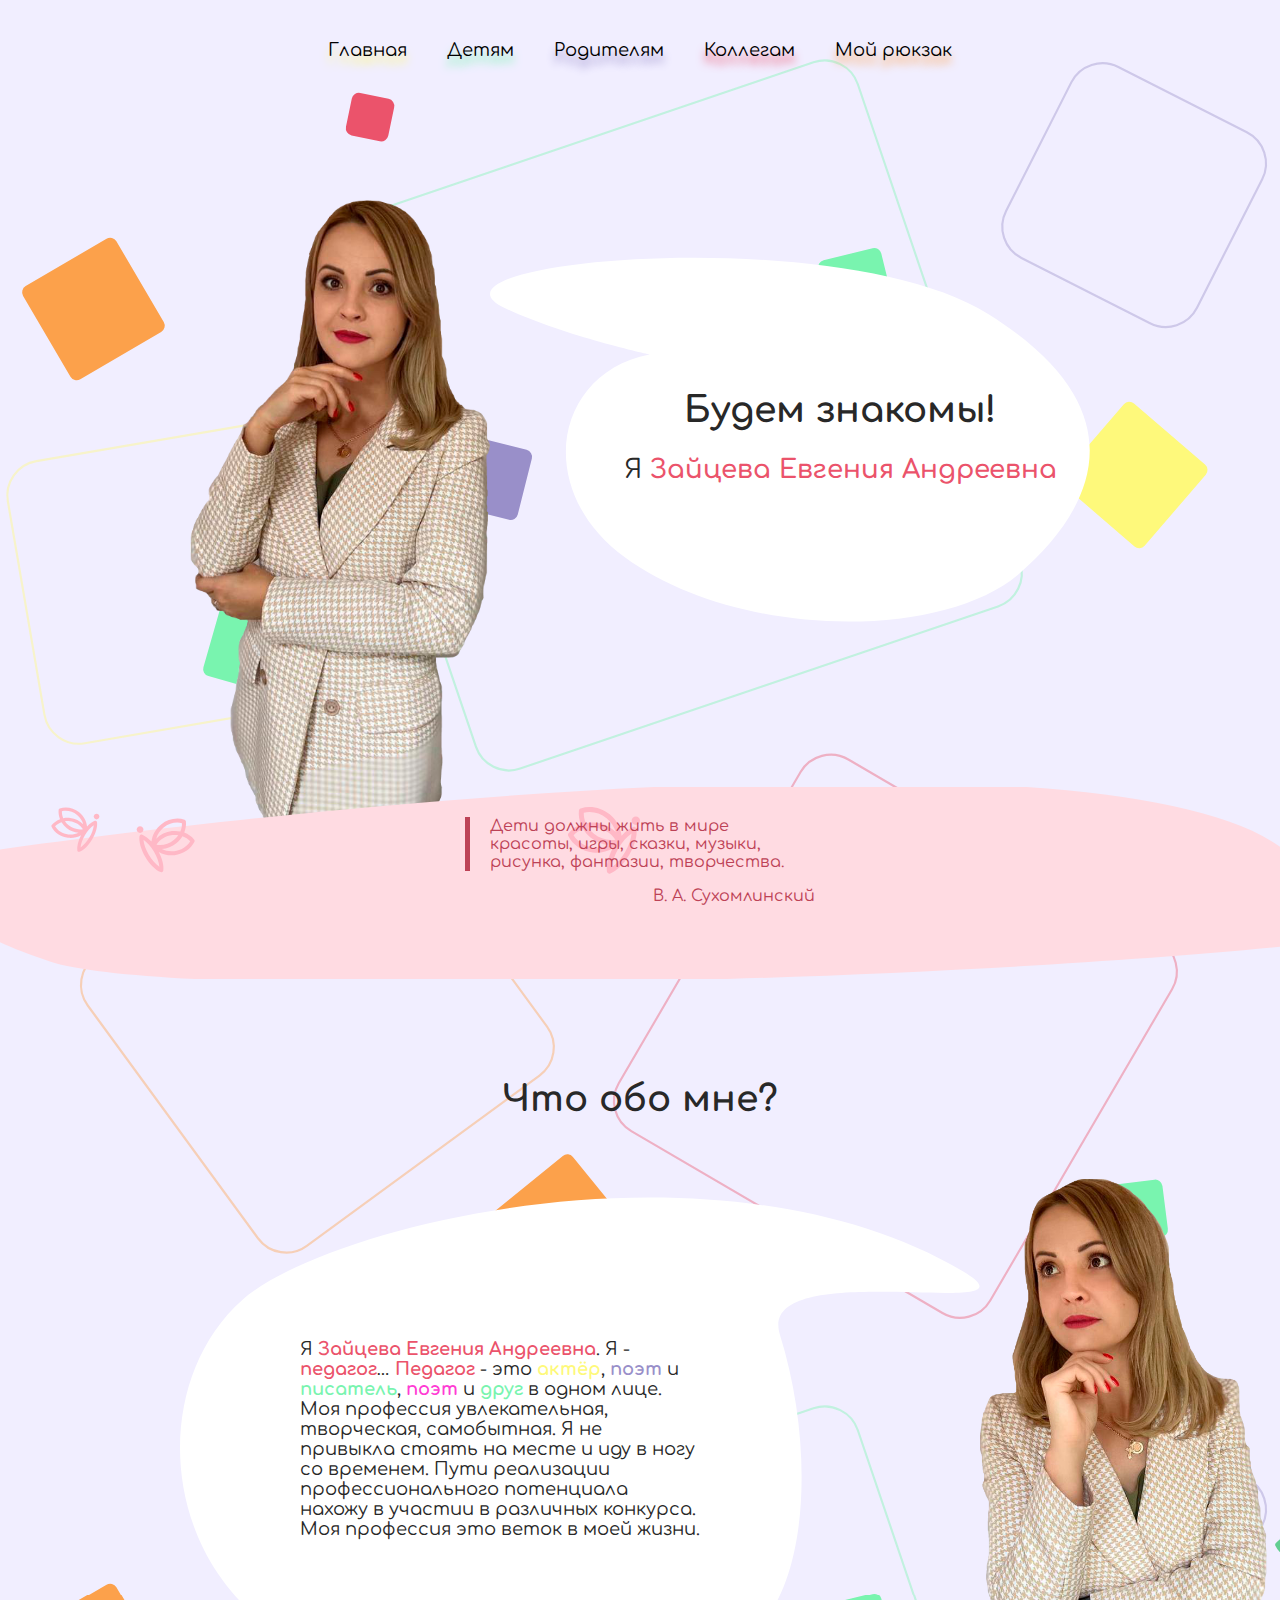
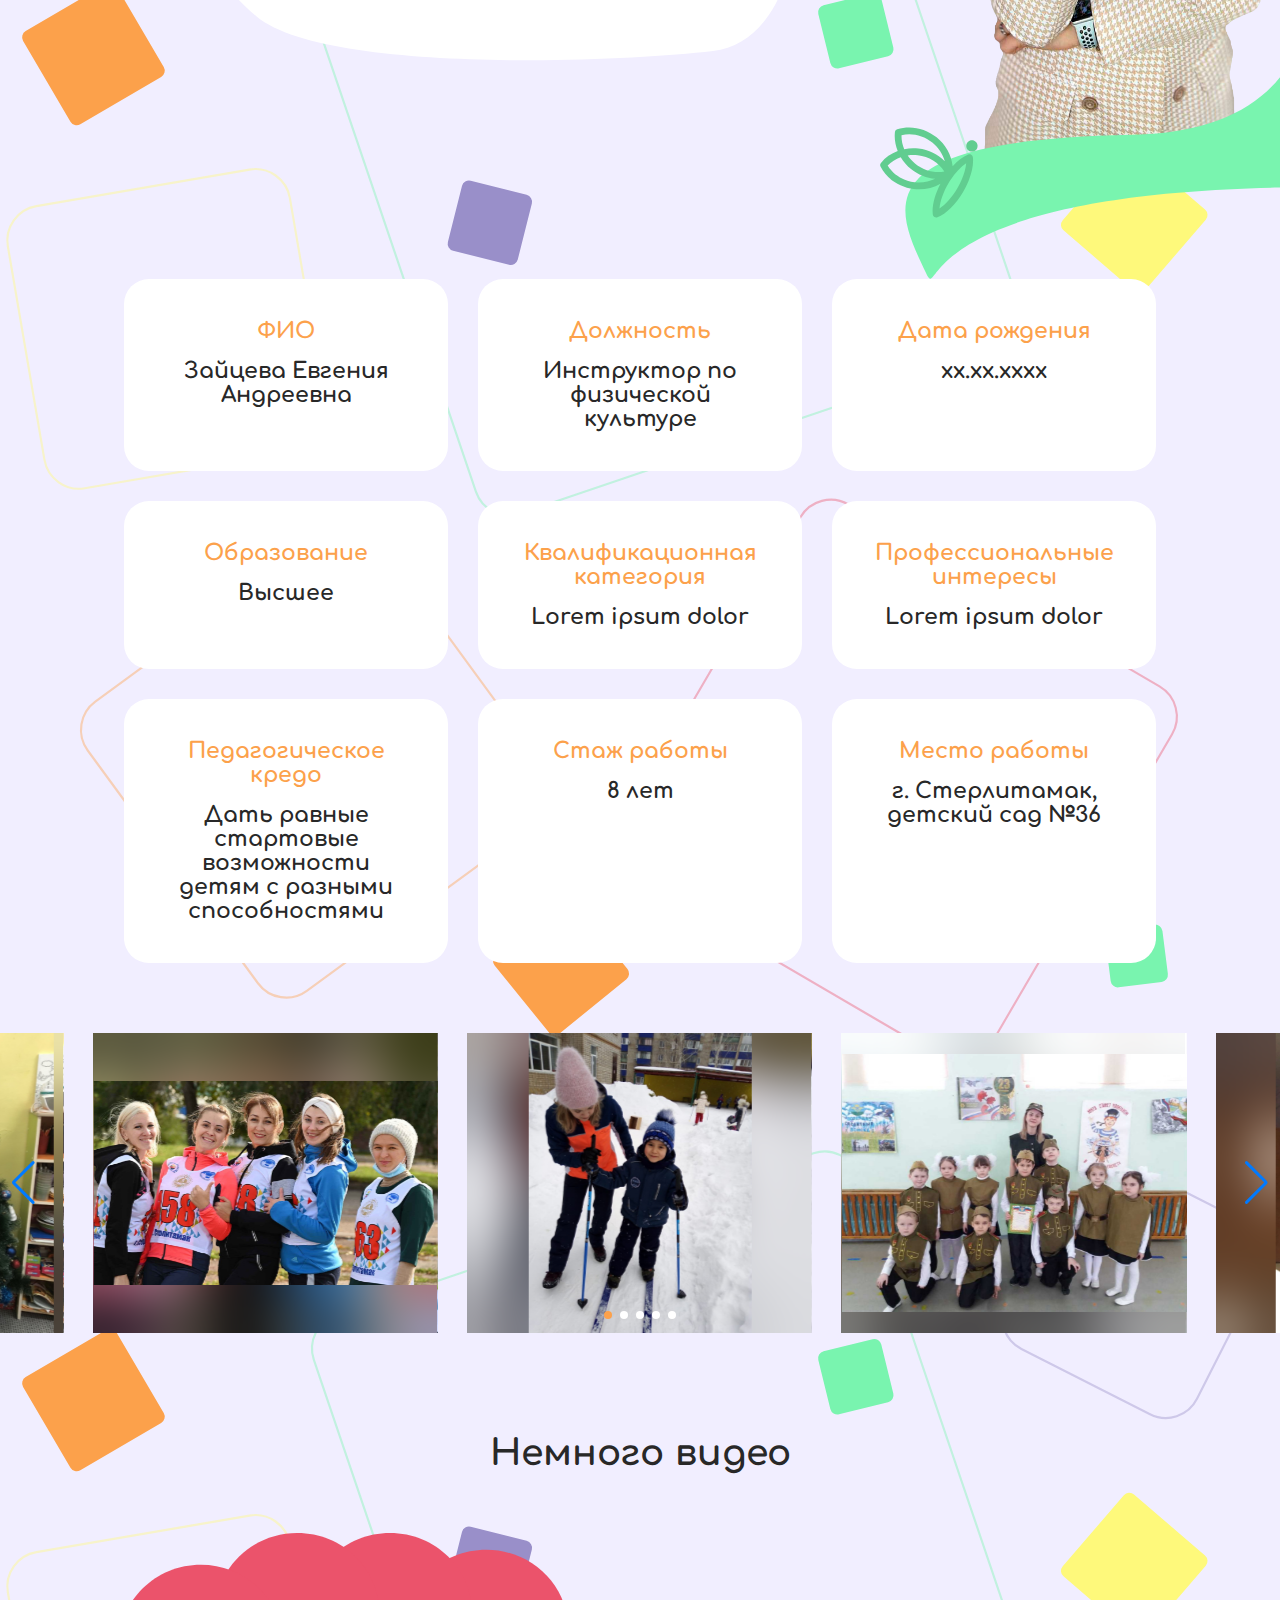
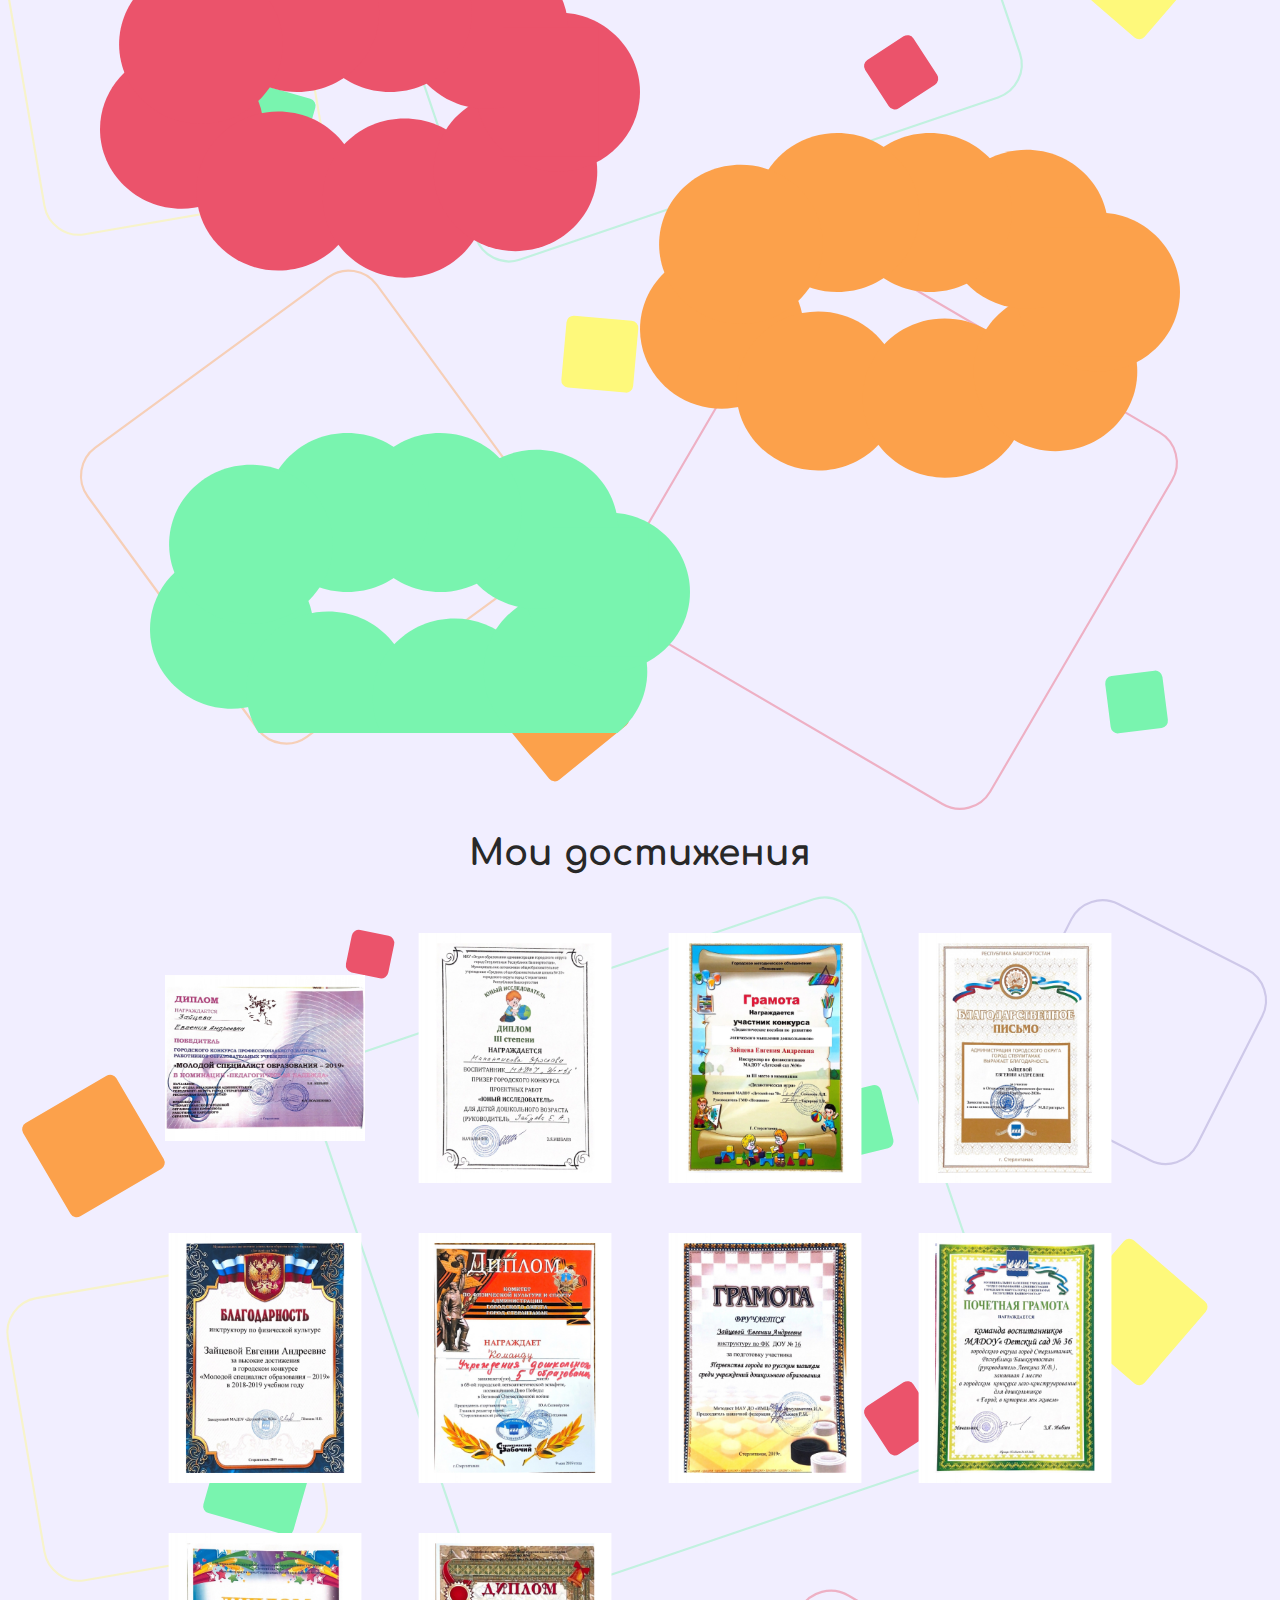
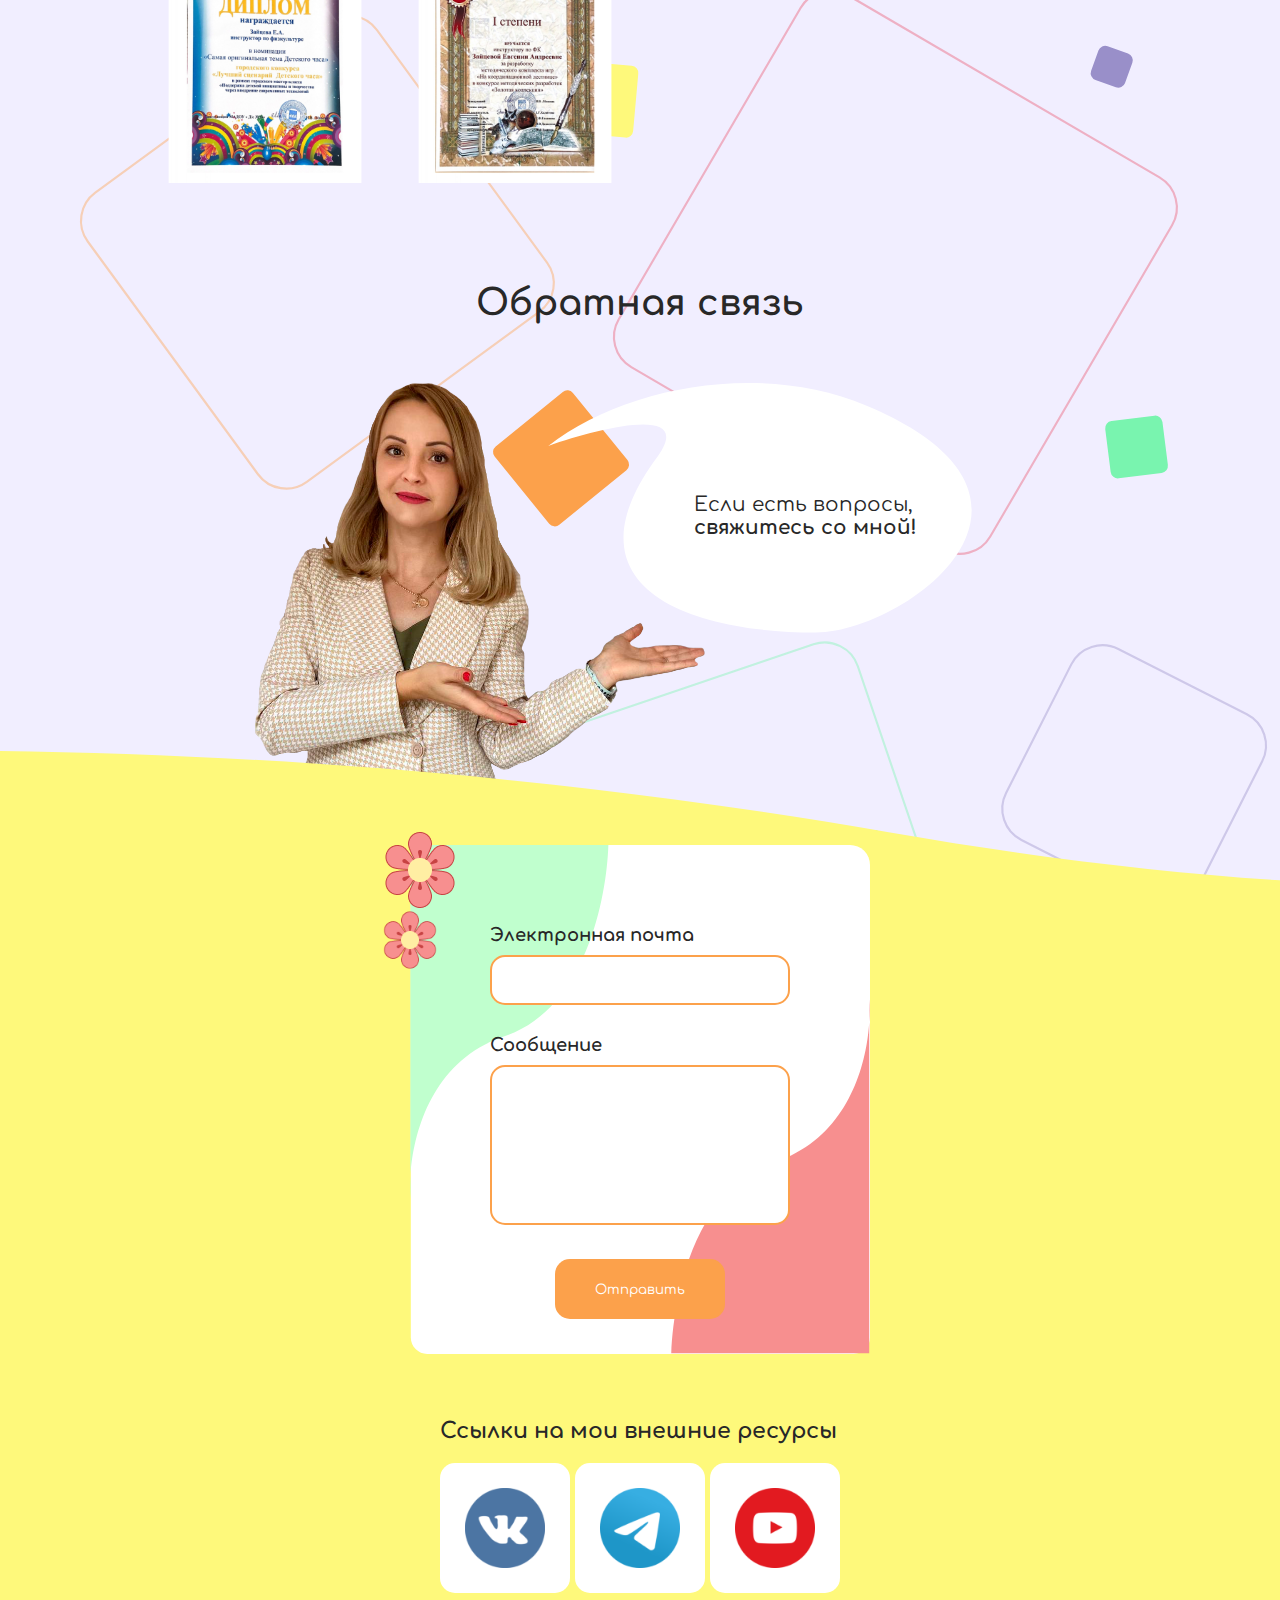
==== index.html @ 3aadb748 "adaptive index v2 w680" ====
<!DOCTYPE html>
<html lang="en">

<head>
    <meta charset="UTF-8">
    <meta http-equiv="X-UA-Compatible" content="IE=edge">
    <meta name="viewport" content="width=device-width, initial-scale=1.0">
    <link rel="stylesheet" href="https://cdn.jsdelivr.net/npm/swiper@8/swiper-bundle.min.css" />
    <link rel="stylesheet" href="css/general.css">
    <link rel="stylesheet" href="css/index.css">
    <link rel="stylesheet" href="css/general-adaptive.css">

    <title>Главная</title>
</head>

<body>
    <header class="header">
        <div class="container">
            <div class="section__inner header__inner">
                <nav class="nav">
                    <a href="index.html" class="nav__link">Главная</a>
                    <a href="kids.html" class="nav__link">Детям</a>
                    <a href="parents.html" class="nav__link">Родителям</a>
                    <a href="colleague.html" class="nav__link">Коллегам</a>
                    <a href="mybag.html" class="nav__link">Мой рюкзак</a>
                </nav>
                <svg class="burger-icon" width="32" height="19" viewBox="0 0 32 19" fill="none" xmlns="http://www.w3.org/2000/svg">
                    <path d="M1.5 1.5H30.5M1.5 9.5H30.5M1.5 17.5H30.5" stroke="black" stroke-width="3" stroke-linecap="round"/>
                </svg>
                    
            </div>
        </div>
    </header>
    <section class="welcome">
        <div class="welcome__dialog">
            <img src="img/Evgeniya-1.png" alt="" class="welcome__ze-1">
            <div class="cloud-message">
                <div class="cloud-message__message">
                    <h2 class="cloud-message__title fb">Будем знакомы!</h2>
                    <p class="cloud-message__text">Я <span class="red fsb">Зайцева Евгения Андреевна</span></p>
                </div>
                <svg class="cloud-message__cloud" width="600" height="400" viewBox="0 0 729 443" fill="none"
                    xmlns="http://www.w3.org/2000/svg">
                    <path
                        d="M605.801 68.6036C425.8 -44.3965 -103.2 3.47088 17.8004 61.1035C88.1338 94.6035 193.801 117.603 193.801 117.603C78.8008 139.603 51.4628 281.722 163.801 364.103C298.801 463.103 548.424 465.906 643.301 383.603C726.301 311.603 799.382 190.129 605.801 68.6036Z"
                        fill="white" />
                </svg>
            </div>
        </div>
        <div class="cloud-pink">
            <div class="citata">
                <div class="citata__text">Дети должны жить в мире красоты, игры, сказки, музыки, рисунка, фантазии,
                    творчества.</div>
                <div class="citata__author">В. А. Сухомлинский</div>
            </div>
            <!-- <svg class="butterfly butterfly_pink butterfly_1" viewBox="0 0 87 87" fill="none"
                xmlns="http://www.w3.org/2000/svg">
                <path
                    d="M81.9426 24.8921C84.7355 24.8921 86.9996 22.628 86.9996 19.8352C86.9996 17.0423 84.7355 14.7782 81.9426 14.7782C79.1497 14.7782 76.8857 17.0423 76.8857 19.8352C76.8857 22.628 79.1497 24.8921 81.9426 24.8921Z"
                    fill="#FFB8C6" />
                <path
                    d="M81.3362 27.6393C80.5261 27.1612 79.5405 27.0867 78.6675 27.4356C74.0982 29.2643 69.2731 32.9251 64.7493 37.862C63.7068 28.1287 58.5515 18.6874 50.3967 12.1004C43.349 6.40803 34.684 3.27295 25.9978 3.27295C22.2854 3.27295 18.6696 3.84032 15.2511 4.9599C14.1146 5.3318 13.3028 6.33738 13.1779 7.52675C12.5815 13.2092 13.4848 19.0039 15.6624 24.4002C9.77672 26.6307 4.56285 30.2538 0.689178 34.9727C-0.0697786 35.8972 -0.214982 37.1811 0.319019 38.2513C5.73964 49.1233 17.147 56.7852 30.0908 58.2468C31.6178 58.4193 33.1665 58.5069 34.6923 58.5069C34.6931 58.5069 34.6936 58.5069 34.6944 58.5069C41.5532 58.5069 48.2109 56.7111 53.8942 53.4768C48.6413 63.4693 46.0965 73.5759 47.0336 81.0692C47.1507 82.002 47.6929 82.8286 48.5034 83.3062C48.9763 83.5854 49.509 83.7271 50.0448 83.7271C50.4262 83.7271 50.8089 83.6552 51.1721 83.51C58.9789 80.3857 67.5337 71.9189 74.0561 60.8613C80.5781 49.8038 83.8489 38.2205 82.8065 29.8763C82.6886 28.9431 82.1459 28.117 81.3362 27.6393ZM51.948 43.1431C44.6445 43.1427 37.3341 40.4861 31.363 35.6632C28.7086 33.5189 26.4317 31.0228 24.5827 28.3016C26.218 28.0554 27.8846 27.9271 29.5677 27.9271C30.8667 27.9271 32.1861 28.0017 33.489 28.149C43.515 29.2812 52.414 34.7603 57.2975 42.6529C55.5577 42.9779 53.7702 43.1431 51.9506 43.1431C51.9493 43.1431 51.9489 43.1431 51.948 43.1431ZM19.0775 10.1703C21.3054 9.6194 23.6248 9.3407 25.9978 9.3407C33.3013 9.3407 40.6118 11.9968 46.5833 16.8206C52.0503 21.2369 55.9244 27.1387 57.7319 33.4509C51.6901 27.2822 43.3147 23.1515 34.1691 22.1186C32.6412 21.9461 31.0925 21.8585 29.5672 21.8585C26.8348 21.8585 24.1353 22.1459 21.5152 22.6924C19.8092 18.6844 18.9496 14.4098 19.0775 10.1703ZM34.6923 52.4387C33.3928 52.4387 32.0734 52.3641 30.7709 52.2172C20.5759 51.066 11.5434 45.4221 6.71619 37.3137C9.87858 34.0018 13.9048 31.4545 18.3849 29.8546C20.7497 33.7938 23.8376 37.3852 27.55 40.3838C33.8535 45.4754 41.4522 48.5134 49.2026 49.0994C44.8153 51.2523 39.829 52.4387 34.6923 52.4387ZM68.8284 57.7787C64.2265 65.5806 58.4492 72.0541 53 75.6807C53.5379 69.1578 56.4081 60.9692 61.0095 53.1673C65.611 45.3658 71.3883 38.8919 76.8375 35.2653C76.3001 41.7886 73.4298 49.9772 68.8284 57.7787Z"
                    fill="#FFB8C6" />
            </svg>
            <svg class="butterfly butterfly_pink butterfly_2" viewBox="0 0 87 87" fill="none"
                xmlns="http://www.w3.org/2000/svg">
                <path
                    d="M5.05742 24.8921C2.26453 24.8921 0.000449181 22.628 0.000449181 19.8352C0.000449181 17.0423 2.26453 14.7782 5.05742 14.7782C7.8503 14.7782 10.1144 17.0423 10.1144 19.8352C10.1144 22.628 7.8503 24.8921 5.05742 24.8921Z"
                    fill="#61CD90" />
                <path
                    d="M5.66383 27.6393C6.47393 27.1612 7.45957 27.0867 8.33253 27.4356C12.9019 29.2643 17.7269 32.9251 22.2508 37.862C23.2932 28.1287 28.4486 18.6874 36.6033 12.1004C43.6511 6.40803 52.316 3.27295 61.0022 3.27295C64.7146 3.27295 68.3304 3.84032 71.749 4.9599C72.8854 5.3318 73.6973 6.33738 73.8221 7.52675C74.4185 13.2092 73.5152 19.0039 71.3376 24.4002C77.2233 26.6307 82.4372 30.2538 86.3109 34.9727C87.0698 35.8972 87.215 37.1811 86.681 38.2513C81.2604 49.1233 69.8531 56.7852 56.9092 58.2468C55.3822 58.4193 53.8335 58.5069 52.3078 58.5069C52.3069 58.5069 52.3065 58.5069 52.3056 58.5069C45.4468 58.5069 38.7892 56.7111 33.1059 53.4768C38.3588 63.4693 40.9035 73.5759 39.9664 81.0692C39.8494 82.002 39.3071 82.8286 38.4966 83.3062C38.0237 83.5854 37.491 83.7271 36.9553 83.7271C36.5739 83.7271 36.1911 83.6552 35.8279 83.51C28.0212 80.3857 19.4663 71.9189 12.9439 60.8613C6.42191 49.8038 3.15115 38.2205 4.19358 29.8763C4.31148 28.9431 4.85416 28.117 5.66383 27.6393ZM35.052 43.1431C42.3555 43.1427 49.666 40.4861 55.6371 35.6632C58.2915 33.5189 60.5683 31.0228 62.4174 28.3016C60.782 28.0554 59.1154 27.9271 57.4324 27.9271C56.1333 27.9271 54.814 28.0017 53.511 28.149C43.4851 29.2812 34.5861 34.7603 29.7025 42.6529C31.4423 42.9779 33.2299 43.1431 35.0494 43.1431C35.0507 43.1431 35.0512 43.1431 35.052 43.1431ZM67.9225 10.1703C65.6946 9.6194 63.3753 9.3407 61.0022 9.3407C53.6987 9.3407 46.3883 11.9968 40.4168 16.8206C34.9497 21.2369 31.0756 27.1387 29.2682 33.4509C35.3099 27.2822 43.6853 23.1515 52.831 22.1186C54.3588 21.9461 55.9075 21.8585 57.4328 21.8585C60.1652 21.8585 62.8647 22.1459 65.4849 22.6924C67.1909 18.6844 68.0504 14.4098 67.9225 10.1703ZM52.3078 52.4387C53.6073 52.4387 54.9266 52.3641 56.2291 52.2172C66.4241 51.066 75.4566 45.4221 80.2839 37.3137C77.1215 34.0018 73.0952 31.4545 68.6152 29.8546C66.2503 33.7938 63.1625 37.3852 59.45 40.3838C53.1465 45.4754 45.5478 48.5134 37.7975 49.0994C42.1848 51.2523 47.1711 52.4387 52.3078 52.4387ZM18.1717 57.7787C22.7735 65.5806 28.5508 72.0541 34.0001 75.6807C33.4622 69.1578 30.5919 60.9692 25.9905 53.1673C21.3891 45.3658 15.6117 38.8919 10.1625 35.2653C10.7 41.7886 13.5702 49.9772 18.1717 57.7787Z"
                    fill="#61CD90" />
            </svg>
            <svg class="butterfly butterfly_pink butterfly_3" viewBox="0 0 87 87" fill="none"
                xmlns="http://www.w3.org/2000/svg">
                <path
                    d="M81.9426 24.8921C84.7355 24.8921 86.9996 22.628 86.9996 19.8352C86.9996 17.0423 84.7355 14.7782 81.9426 14.7782C79.1497 14.7782 76.8857 17.0423 76.8857 19.8352C76.8857 22.628 79.1497 24.8921 81.9426 24.8921Z"
                    fill="#FFB8C6" />
                <path
                    d="M81.3362 27.6393C80.5261 27.1612 79.5405 27.0867 78.6675 27.4356C74.0982 29.2643 69.2731 32.9251 64.7493 37.862C63.7068 28.1287 58.5515 18.6874 50.3967 12.1004C43.349 6.40803 34.684 3.27295 25.9978 3.27295C22.2854 3.27295 18.6696 3.84032 15.2511 4.9599C14.1146 5.3318 13.3028 6.33738 13.1779 7.52675C12.5815 13.2092 13.4848 19.0039 15.6624 24.4002C9.77672 26.6307 4.56285 30.2538 0.689178 34.9727C-0.0697786 35.8972 -0.214982 37.1811 0.319019 38.2513C5.73964 49.1233 17.147 56.7852 30.0908 58.2468C31.6178 58.4193 33.1665 58.5069 34.6923 58.5069C34.6931 58.5069 34.6936 58.5069 34.6944 58.5069C41.5532 58.5069 48.2109 56.7111 53.8942 53.4768C48.6413 63.4693 46.0965 73.5759 47.0336 81.0692C47.1507 82.002 47.6929 82.8286 48.5034 83.3062C48.9763 83.5854 49.509 83.7271 50.0448 83.7271C50.4262 83.7271 50.8089 83.6552 51.1721 83.51C58.9789 80.3857 67.5337 71.9189 74.0561 60.8613C80.5781 49.8038 83.8489 38.2205 82.8065 29.8763C82.6886 28.9431 82.1459 28.117 81.3362 27.6393ZM51.948 43.1431C44.6445 43.1427 37.3341 40.4861 31.363 35.6632C28.7086 33.5189 26.4317 31.0228 24.5827 28.3016C26.218 28.0554 27.8846 27.9271 29.5677 27.9271C30.8667 27.9271 32.1861 28.0017 33.489 28.149C43.515 29.2812 52.414 34.7603 57.2975 42.6529C55.5577 42.9779 53.7702 43.1431 51.9506 43.1431C51.9493 43.1431 51.9489 43.1431 51.948 43.1431ZM19.0775 10.1703C21.3054 9.6194 23.6248 9.3407 25.9978 9.3407C33.3013 9.3407 40.6118 11.9968 46.5833 16.8206C52.0503 21.2369 55.9244 27.1387 57.7319 33.4509C51.6901 27.2822 43.3147 23.1515 34.1691 22.1186C32.6412 21.9461 31.0925 21.8585 29.5672 21.8585C26.8348 21.8585 24.1353 22.1459 21.5152 22.6924C19.8092 18.6844 18.9496 14.4098 19.0775 10.1703ZM34.6923 52.4387C33.3928 52.4387 32.0734 52.3641 30.7709 52.2172C20.5759 51.066 11.5434 45.4221 6.71619 37.3137C9.87858 34.0018 13.9048 31.4545 18.3849 29.8546C20.7497 33.7938 23.8376 37.3852 27.55 40.3838C33.8535 45.4754 41.4522 48.5134 49.2026 49.0994C44.8153 51.2523 39.829 52.4387 34.6923 52.4387ZM68.8284 57.7787C64.2265 65.5806 58.4492 72.0541 53 75.6807C53.5379 69.1578 56.4081 60.9692 61.0095 53.1673C65.611 45.3658 71.3883 38.8919 76.8375 35.2653C76.3001 41.7886 73.4298 49.9772 68.8284 57.7787Z"
                    fill="#FFB8C6" />
            </svg> -->
        </div>
    </section>
    <section class="about">
        <h2 class="title">Что обо мне?</h2>
        <div class="about__dialog">
            <div class="about-cloud-message">
                <p class="about-cloud-message__text">Я <span class="fb red">Зайцева Евгения Андреевна</span>. Я -
                    <span class="fb red">педагог</span>… <span class="fb red">Педагог</span> - это <span
                        class="fb yellow">актёр</span>, <span class="fb purple">поэт</span> и <span
                        class="fb green">писатель</span>, <span class="fb pink">поэт</span> и <span
                        class="fb green">друг</span> в одном лице. Моя профессия увлекательная, творческая,
                    самобытная. Я не привыкла стоять на месте и иду в ногу со временем. Пути реализации
                    профессионального потенциала нахожу в участии в различных конкурса. Моя профессия это веток в моей
                    жизни.
                </p>
                <svg class="about-cloud-message__cloud" width="800" height="500" viewBox="0 0 1063 615" fill="none"
                    xmlns="http://www.w3.org/2000/svg">
                    <path
                        d="M1039.64 97.6117C717.868 -91.6123 196.142 35.1116 82.7708 135.98C-32.9865 238.972 -27.9472 447.75 101.8 556.718C188.785 629.772 561.94 619.617 708.142 602.612C830.657 588.361 852.642 360.112 797.142 182.112C763.156 73.1117 1159.83 168.29 1039.64 97.6117Z"
                        fill="white" />
                </svg>
            </div>
            <div class="about__ze-2">
                <img src="img/Evgeniya-2.png" alt="" class="about__evgeniya-pict">
                <div class="about__cloud">
                    <!-- <svg class="butterfly butterfly_green butterfly_4" viewBox="0 0 87 87" fill="none"
                        xmlns="http://www.w3.org/2000/svg">
                        <path
                            d="M81.9426 24.8921C84.7355 24.8921 86.9996 22.628 86.9996 19.8352C86.9996 17.0423 84.7355 14.7782 81.9426 14.7782C79.1497 14.7782 76.8857 17.0423 76.8857 19.8352C76.8857 22.628 79.1497 24.8921 81.9426 24.8921Z"
                            fill="#FFB8C6" />
                        <path
                            d="M81.3362 27.6393C80.5261 27.1612 79.5405 27.0867 78.6675 27.4356C74.0982 29.2643 69.2731 32.9251 64.7493 37.862C63.7068 28.1287 58.5515 18.6874 50.3967 12.1004C43.349 6.40803 34.684 3.27295 25.9978 3.27295C22.2854 3.27295 18.6696 3.84032 15.2511 4.9599C14.1146 5.3318 13.3028 6.33738 13.1779 7.52675C12.5815 13.2092 13.4848 19.0039 15.6624 24.4002C9.77672 26.6307 4.56285 30.2538 0.689178 34.9727C-0.0697786 35.8972 -0.214982 37.1811 0.319019 38.2513C5.73964 49.1233 17.147 56.7852 30.0908 58.2468C31.6178 58.4193 33.1665 58.5069 34.6923 58.5069C34.6931 58.5069 34.6936 58.5069 34.6944 58.5069C41.5532 58.5069 48.2109 56.7111 53.8942 53.4768C48.6413 63.4693 46.0965 73.5759 47.0336 81.0692C47.1507 82.002 47.6929 82.8286 48.5034 83.3062C48.9763 83.5854 49.509 83.7271 50.0448 83.7271C50.4262 83.7271 50.8089 83.6552 51.1721 83.51C58.9789 80.3857 67.5337 71.9189 74.0561 60.8613C80.5781 49.8038 83.8489 38.2205 82.8065 29.8763C82.6886 28.9431 82.1459 28.117 81.3362 27.6393ZM51.948 43.1431C44.6445 43.1427 37.3341 40.4861 31.363 35.6632C28.7086 33.5189 26.4317 31.0228 24.5827 28.3016C26.218 28.0554 27.8846 27.9271 29.5677 27.9271C30.8667 27.9271 32.1861 28.0017 33.489 28.149C43.515 29.2812 52.414 34.7603 57.2975 42.6529C55.5577 42.9779 53.7702 43.1431 51.9506 43.1431C51.9493 43.1431 51.9489 43.1431 51.948 43.1431ZM19.0775 10.1703C21.3054 9.6194 23.6248 9.3407 25.9978 9.3407C33.3013 9.3407 40.6118 11.9968 46.5833 16.8206C52.0503 21.2369 55.9244 27.1387 57.7319 33.4509C51.6901 27.2822 43.3147 23.1515 34.1691 22.1186C32.6412 21.9461 31.0925 21.8585 29.5672 21.8585C26.8348 21.8585 24.1353 22.1459 21.5152 22.6924C19.8092 18.6844 18.9496 14.4098 19.0775 10.1703ZM34.6923 52.4387C33.3928 52.4387 32.0734 52.3641 30.7709 52.2172C20.5759 51.066 11.5434 45.4221 6.71619 37.3137C9.87858 34.0018 13.9048 31.4545 18.3849 29.8546C20.7497 33.7938 23.8376 37.3852 27.55 40.3838C33.8535 45.4754 41.4522 48.5134 49.2026 49.0994C44.8153 51.2523 39.829 52.4387 34.6923 52.4387ZM68.8284 57.7787C64.2265 65.5806 58.4492 72.0541 53 75.6807C53.5379 69.1578 56.4081 60.9692 61.0095 53.1673C65.611 45.3658 71.3883 38.8919 76.8375 35.2653C76.3001 41.7886 73.4298 49.9772 68.8284 57.7787Z"
                            fill="#FFB8C6" />
                    </svg>
                    <svg class="butterfly butterfly_green butterfly_5" viewBox="0 0 87 87" fill="none"
                        xmlns="http://www.w3.org/2000/svg">
                        <path
                            d="M81.9426 24.8921C84.7355 24.8921 86.9996 22.628 86.9996 19.8352C86.9996 17.0423 84.7355 14.7782 81.9426 14.7782C79.1497 14.7782 76.8857 17.0423 76.8857 19.8352C76.8857 22.628 79.1497 24.8921 81.9426 24.8921Z"
                            fill="#FFB8C6" />
                        <path
                            d="M81.3362 27.6393C80.5261 27.1612 79.5405 27.0867 78.6675 27.4356C74.0982 29.2643 69.2731 32.9251 64.7493 37.862C63.7068 28.1287 58.5515 18.6874 50.3967 12.1004C43.349 6.40803 34.684 3.27295 25.9978 3.27295C22.2854 3.27295 18.6696 3.84032 15.2511 4.9599C14.1146 5.3318 13.3028 6.33738 13.1779 7.52675C12.5815 13.2092 13.4848 19.0039 15.6624 24.4002C9.77672 26.6307 4.56285 30.2538 0.689178 34.9727C-0.0697786 35.8972 -0.214982 37.1811 0.319019 38.2513C5.73964 49.1233 17.147 56.7852 30.0908 58.2468C31.6178 58.4193 33.1665 58.5069 34.6923 58.5069C34.6931 58.5069 34.6936 58.5069 34.6944 58.5069C41.5532 58.5069 48.2109 56.7111 53.8942 53.4768C48.6413 63.4693 46.0965 73.5759 47.0336 81.0692C47.1507 82.002 47.6929 82.8286 48.5034 83.3062C48.9763 83.5854 49.509 83.7271 50.0448 83.7271C50.4262 83.7271 50.8089 83.6552 51.1721 83.51C58.9789 80.3857 67.5337 71.9189 74.0561 60.8613C80.5781 49.8038 83.8489 38.2205 82.8065 29.8763C82.6886 28.9431 82.1459 28.117 81.3362 27.6393ZM51.948 43.1431C44.6445 43.1427 37.3341 40.4861 31.363 35.6632C28.7086 33.5189 26.4317 31.0228 24.5827 28.3016C26.218 28.0554 27.8846 27.9271 29.5677 27.9271C30.8667 27.9271 32.1861 28.0017 33.489 28.149C43.515 29.2812 52.414 34.7603 57.2975 42.6529C55.5577 42.9779 53.7702 43.1431 51.9506 43.1431C51.9493 43.1431 51.9489 43.1431 51.948 43.1431ZM19.0775 10.1703C21.3054 9.6194 23.6248 9.3407 25.9978 9.3407C33.3013 9.3407 40.6118 11.9968 46.5833 16.8206C52.0503 21.2369 55.9244 27.1387 57.7319 33.4509C51.6901 27.2822 43.3147 23.1515 34.1691 22.1186C32.6412 21.9461 31.0925 21.8585 29.5672 21.8585C26.8348 21.8585 24.1353 22.1459 21.5152 22.6924C19.8092 18.6844 18.9496 14.4098 19.0775 10.1703ZM34.6923 52.4387C33.3928 52.4387 32.0734 52.3641 30.7709 52.2172C20.5759 51.066 11.5434 45.4221 6.71619 37.3137C9.87858 34.0018 13.9048 31.4545 18.3849 29.8546C20.7497 33.7938 23.8376 37.3852 27.55 40.3838C33.8535 45.4754 41.4522 48.5134 49.2026 49.0994C44.8153 51.2523 39.829 52.4387 34.6923 52.4387ZM68.8284 57.7787C64.2265 65.5806 58.4492 72.0541 53 75.6807C53.5379 69.1578 56.4081 60.9692 61.0095 53.1673C65.611 45.3658 71.3883 38.8919 76.8375 35.2653C76.3001 41.7886 73.4298 49.9772 68.8284 57.7787Z"
                            fill="#FFB8C6" />
                    </svg>
                    <svg class="butterfly butterfly_green butterfly_6" viewBox="0 0 87 87" fill="none"
                        xmlns="http://www.w3.org/2000/svg">
                        <path
                            d="M5.05742 24.8921C2.26453 24.8921 0.000449181 22.628 0.000449181 19.8352C0.000449181 17.0423 2.26453 14.7782 5.05742 14.7782C7.8503 14.7782 10.1144 17.0423 10.1144 19.8352C10.1144 22.628 7.8503 24.8921 5.05742 24.8921Z"
                            fill="#61CD90" />
                        <path
                            d="M5.66383 27.6393C6.47393 27.1612 7.45957 27.0867 8.33253 27.4356C12.9019 29.2643 17.7269 32.9251 22.2508 37.862C23.2932 28.1287 28.4486 18.6874 36.6033 12.1004C43.6511 6.40803 52.316 3.27295 61.0022 3.27295C64.7146 3.27295 68.3304 3.84032 71.749 4.9599C72.8854 5.3318 73.6973 6.33738 73.8221 7.52675C74.4185 13.2092 73.5152 19.0039 71.3376 24.4002C77.2233 26.6307 82.4372 30.2538 86.3109 34.9727C87.0698 35.8972 87.215 37.1811 86.681 38.2513C81.2604 49.1233 69.8531 56.7852 56.9092 58.2468C55.3822 58.4193 53.8335 58.5069 52.3078 58.5069C52.3069 58.5069 52.3065 58.5069 52.3056 58.5069C45.4468 58.5069 38.7892 56.7111 33.1059 53.4768C38.3588 63.4693 40.9035 73.5759 39.9664 81.0692C39.8494 82.002 39.3071 82.8286 38.4966 83.3062C38.0237 83.5854 37.491 83.7271 36.9553 83.7271C36.5739 83.7271 36.1911 83.6552 35.8279 83.51C28.0212 80.3857 19.4663 71.9189 12.9439 60.8613C6.42191 49.8038 3.15115 38.2205 4.19358 29.8763C4.31148 28.9431 4.85416 28.117 5.66383 27.6393ZM35.052 43.1431C42.3555 43.1427 49.666 40.4861 55.6371 35.6632C58.2915 33.5189 60.5683 31.0228 62.4174 28.3016C60.782 28.0554 59.1154 27.9271 57.4324 27.9271C56.1333 27.9271 54.814 28.0017 53.511 28.149C43.4851 29.2812 34.5861 34.7603 29.7025 42.6529C31.4423 42.9779 33.2299 43.1431 35.0494 43.1431C35.0507 43.1431 35.0512 43.1431 35.052 43.1431ZM67.9225 10.1703C65.6946 9.6194 63.3753 9.3407 61.0022 9.3407C53.6987 9.3407 46.3883 11.9968 40.4168 16.8206C34.9497 21.2369 31.0756 27.1387 29.2682 33.4509C35.3099 27.2822 43.6853 23.1515 52.831 22.1186C54.3588 21.9461 55.9075 21.8585 57.4328 21.8585C60.1652 21.8585 62.8647 22.1459 65.4849 22.6924C67.1909 18.6844 68.0504 14.4098 67.9225 10.1703ZM52.3078 52.4387C53.6073 52.4387 54.9266 52.3641 56.2291 52.2172C66.4241 51.066 75.4566 45.4221 80.2839 37.3137C77.1215 34.0018 73.0952 31.4545 68.6152 29.8546C66.2503 33.7938 63.1625 37.3852 59.45 40.3838C53.1465 45.4754 45.5478 48.5134 37.7975 49.0994C42.1848 51.2523 47.1711 52.4387 52.3078 52.4387ZM18.1717 57.7787C22.7735 65.5806 28.5508 72.0541 34.0001 75.6807C33.4622 69.1578 30.5919 60.9692 25.9905 53.1673C21.3891 45.3658 15.6117 38.8919 10.1625 35.2653C10.7 41.7886 13.5702 49.9772 18.1717 57.7787Z"
                            fill="#61CD90" />
                    </svg> -->
                </div>
            </div>
        </div>
        <div class="container">
            <div class="about__cards">
                <div class="about-card">
                    <h3 class="about-card__title">ФИО</h3>
                    <div class="about-card__info">Зайцева Евгения Андреевна</div>
                </div>
                <div class="about-card">
                    <h3 class="about-card__title">Должность</h3>
                    <div class="about-card__info">Инструктор по физической культуре</div>
                </div>
                <div class="about-card">
                    <h3 class="about-card__title">Дата рождения</h3>
                    <div class="about-card__info">xx.xx.xxxx</div>
                </div>
                <div class="about-card">
                    <h3 class="about-card__title">Образование</h3>
                    <div class="about-card__info">Высшее</div>
                </div>
                <div class="about-card">
                    <h3 class="about-card__title">Квалификационная категория</h3>
                    <div class="about-card__info">Lorem ipsum dolor</div>
                </div>
                <div class="about-card">
                    <h3 class="about-card__title">Профессиональные интересы</h3>
                    <div class="about-card__info">Lorem ipsum dolor</div>
                </div>
                <div class="about-card">
                    <h3 class="about-card__title">Педагогическое кредо</h3>
                    <div class="about-card__info">Дать равные стартовые возможности детям с разными способностями</div>
                </div>
                <div class="about-card">
                    <h3 class="about-card__title">Стаж работы</h3>
                    <div class="about-card__info">8 лет</div>
                </div>
                <div class="about-card">
                    <h3 class="about-card__title">Место работы</h3>
                    <div class="about-card__info">г. Стерлитамак, детский сад №36</div>
                </div>
            </div>
        </div>
        <div class="swiper">
            <div class="swiper-wrapper">
                <div style="background: url('img/photos/1.jpg') center / cover no-repeat" class="swiper-slide">
                    <div class="media about__media">
                        <img src="img/photos/1.jpg" alt="" class="media__pict about__pict">
                    </div>
                </div>
                <div style="background: url('img/photos/2.jpg') center / cover no-repeat" class="swiper-slide">
                    <div class="media about__media">
                        <img src="img/photos/2.jpg" alt="" class="media__pict about__pict">
                    </div>
                </div>
                <div style="background: url('img/photos/3.jpg') center / cover no-repeat" class="swiper-slide">
                    <div class="media about__media">
                        <img src="img/photos/3.jpg" alt="" class="media__pict about__pict">
                    </div>
                </div>
                <div style="background: url('img/photos/4.jpg') center / cover no-repeat" class="swiper-slide">
                    <div class="media about__media">
                        <img src="img/photos/4.jpg" alt="" class="media__pict about__pict">
                    </div>
                </div>
                <div style="background: url('img/photos/5.jpg') center / cover no-repeat" class="swiper-slide">
                    <div class="media about__media">
                        <img src="img/photos/5.jpg" alt="" class="media__pict about__pict">
                    </div>
                </div>
            </div>
            <div class="swiper-pagination"></div>
            <div class="swiper-button-prev"></div>
            <div class="swiper-button-next"></div>
        </div>
    </section>
    <section class="video">
        <div class="container">
            <div class="section__inner video__inner">
                <h2 class="title">Немного видео</h2>
                <div class="video__clouds">
                    <div class="video-cloud video-cloud_1">
                        <iframe class="video-cloud__video" src="https://www.youtube.com/embed/fEErySYqItI"
                            title="YouTube video player" frameborder="0"
                            allow="accelerometer; autoplay; clipboard-write; encrypted-media; gyroscope; picture-in-picture"
                            allowfullscreen></iframe>
                        <svg class="video-cloud__cloud" viewBox="0 0 810 517" fill="none"
                            xmlns="http://www.w3.org/2000/svg">
                            <path
                                d="M245.455 294.292C245.455 360.184 190.508 413.6 122.727 413.6C54.9469 413.6 0 360.184 0 294.292C0 228.4 54.9469 174.985 122.727 174.985C190.508 174.985 245.455 228.4 245.455 294.292Z"
                                fill="#EB536B" />
                            <path
                                d="M390 387.087C390 452.979 335.053 506.395 267.273 506.395C199.492 506.395 144.545 452.979 144.545 387.087C144.545 321.195 199.492 267.779 267.273 267.779C335.053 267.779 390 321.195 390 387.087Z"
                                fill="#EB536B" />
                            <path
                                d="M579.545 397.692C579.545 463.584 524.599 517 456.818 517C389.038 517 334.091 463.584 334.091 397.692C334.091 331.801 389.038 278.385 456.818 278.385C524.599 278.385 579.545 331.801 579.545 397.692Z"
                                fill="#EB536B" />
                            <path
                                d="M745.909 357.923C745.909 423.815 690.962 477.231 623.182 477.231C555.401 477.231 500.455 423.815 500.455 357.923C500.455 292.031 555.401 238.615 623.182 238.615C690.962 238.615 745.909 292.031 745.909 357.923Z"
                                fill="#EB536B" />
                            <path
                                d="M810 238.615C810 304.507 755.053 357.923 687.273 357.923C619.492 357.923 564.545 304.507 564.545 238.615C564.545 172.724 619.492 119.308 687.273 119.308C755.053 119.308 810 172.724 810 238.615Z"
                                fill="#EB536B" />
                            <path
                                d="M702.273 144.495C702.273 210.387 647.326 263.803 579.545 263.803C511.765 263.803 456.818 210.387 456.818 144.495C456.818 78.6031 511.765 25.1872 579.545 25.1872C647.326 25.1872 702.273 78.6031 702.273 144.495Z"
                                fill="#EB536B" />
                            <path
                                d="M557.727 119.308C557.727 185.2 502.78 238.615 435 238.615C367.22 238.615 312.273 185.2 312.273 119.308C312.273 53.4159 367.22 0 435 0C502.78 0 557.727 53.4159 557.727 119.308Z"
                                fill="#EB536B" />
                            <path
                                d="M418.636 119.308C418.636 185.2 363.689 238.615 295.909 238.615C228.129 238.615 173.182 185.2 173.182 119.308C173.182 53.4159 228.129 0 295.909 0C363.689 0 418.636 53.4159 418.636 119.308Z"
                                fill="#EB536B" />
                            <path
                                d="M274.091 167.031C274.091 232.923 219.144 286.338 151.364 286.338C83.5832 286.338 28.6364 232.923 28.6364 167.031C28.6364 101.139 83.5832 47.7231 151.364 47.7231C219.144 47.7231 274.091 101.139 274.091 167.031Z"
                                fill="#EB536B" />
                            <path d="M141.818 141.844H605.455V335.387h141.818V141.844Z" fill="#EB536B" />
                        </svg>
                    </div>
                    <div class="video-cloud video-cloud_2">
                        <iframe class="video-cloud__video" src="https://www.youtube.com/embed/fEErySYqItI"
                            title="YouTube video player" frameborder="0"
                            allow="accelerometer; autoplay; clipboard-write; encrypted-media; gyroscope; picture-in-picture"
                            allowfullscreen></iframe>
                        <svg class="video-cloud__cloud" viewBox="0 0 810 517" fill="none"
                            xmlns="http://www.w3.org/2000/svg">
                            <path
                                d="M245.455 294.292C245.455 360.184 190.508 413.6 122.727 413.6C54.9469 413.6 0 360.184 0 294.292C0 228.4 54.9469 174.985 122.727 174.985C190.508 174.985 245.455 228.4 245.455 294.292Z"
                                fill="#FCA14B" />
                            <path
                                d="M390 387.087C390 452.979 335.053 506.395 267.273 506.395C199.492 506.395 144.545 452.979 144.545 387.087C144.545 321.195 199.492 267.779 267.273 267.779C335.053 267.779 390 321.195 390 387.087Z"
                                fill="#FCA14B" />
                            <path
                                d="M579.545 397.692C579.545 463.584 524.599 517 456.818 517C389.038 517 334.091 463.584 334.091 397.692C334.091 331.801 389.038 278.385 456.818 278.385C524.599 278.385 579.545 331.801 579.545 397.692Z"
                                fill="#FCA14B" />
                            <path
                                d="M745.909 357.923C745.909 423.815 690.962 477.231 623.182 477.231C555.401 477.231 500.455 423.815 500.455 357.923C500.455 292.031 555.401 238.615 623.182 238.615C690.962 238.615 745.909 292.031 745.909 357.923Z"
                                fill="#FCA14B" />
                            <path
                                d="M810 238.615C810 304.507 755.053 357.923 687.273 357.923C619.492 357.923 564.545 304.507 564.545 238.615C564.545 172.724 619.492 119.308 687.273 119.308C755.053 119.308 810 172.724 810 238.615Z"
                                fill="#FCA14B" />
                            <path
                                d="M702.273 144.495C702.273 210.387 647.326 263.803 579.545 263.803C511.765 263.803 456.818 210.387 456.818 144.495C456.818 78.6031 511.765 25.1872 579.545 25.1872C647.326 25.1872 702.273 78.6031 702.273 144.495Z"
                                fill="#FCA14B" />
                            <path
                                d="M557.727 119.308C557.727 185.2 502.78 238.615 435 238.615C367.22 238.615 312.273 185.2 312.273 119.308C312.273 53.4159 367.22 0 435 0C502.78 0 557.727 53.4159 557.727 119.308Z"
                                fill="#FCA14B" />
                            <path
                                d="M418.636 119.308C418.636 185.2 363.689 238.615 295.909 238.615C228.129 238.615 173.182 185.2 173.182 119.308C173.182 53.4159 228.129 0 295.909 0C363.689 0 418.636 53.4159 418.636 119.308Z"
                                fill="#FCA14B" />
                            <path
                                d="M274.091 167.031C274.091 232.923 219.144 286.338 151.364 286.338C83.5832 286.338 28.6364 232.923 28.6364 167.031C28.6364 101.139 83.5832 47.7231 151.364 47.7231C219.144 47.7231 274.091 101.139 274.091 167.031Z"
                                fill="#FCA14B" />
                            <path d="M141.818 141.844H605.455V335.387h141.818V141.844Z" fill="#FCA14B" />
                        </svg>
                    </div>
                    <div class="video-cloud video-cloud_3">
                        <iframe class="video-cloud__video" src="https://www.youtube.com/embed/fEErySYqItI"
                            title="YouTube video player" frameborder="0"
                            allow="accelerometer; autoplay; clipboard-write; encrypted-media; gyroscope; picture-in-picture"
                            allowfullscreen></iframe>
                        <svg class="video-cloud__cloud" viewBox="0 0 810 517" fill="none"
                            xmlns="http://www.w3.org/2000/svg">
                            <path
                                d="M245.455 294.292C245.455 360.184 190.508 413.6 122.727 413.6C54.9469 413.6 0 360.184 0 294.292C0 228.4 54.9469 174.985 122.727 174.985C190.508 174.985 245.455 228.4 245.455 294.292Z"
                                fill="#79F4AF" />
                            <path
                                d="M390 387.087C390 452.979 335.053 506.395 267.273 506.395C199.492 506.395 144.545 452.979 144.545 387.087C144.545 321.195 199.492 267.779 267.273 267.779C335.053 267.779 390 321.195 390 387.087Z"
                                fill="#79F4AF" />
                            <path
                                d="M579.545 397.692C579.545 463.584 524.599 517 456.818 517C389.038 517 334.091 463.584 334.091 397.692C334.091 331.801 389.038 278.385 456.818 278.385C524.599 278.385 579.545 331.801 579.545 397.692Z"
                                fill="#79F4AF" />
                            <path
                                d="M745.909 357.923C745.909 423.815 690.962 477.231 623.182 477.231C555.401 477.231 500.455 423.815 500.455 357.923C500.455 292.031 555.401 238.615 623.182 238.615C690.962 238.615 745.909 292.031 745.909 357.923Z"
                                fill="#79F4AF" />
                            <path
                                d="M810 238.615C810 304.507 755.053 357.923 687.273 357.923C619.492 357.923 564.545 304.507 564.545 238.615C564.545 172.724 619.492 119.308 687.273 119.308C755.053 119.308 810 172.724 810 238.615Z"
                                fill="#79F4AF" />
                            <path
                                d="M702.273 144.495C702.273 210.387 647.326 263.803 579.545 263.803C511.765 263.803 456.818 210.387 456.818 144.495C456.818 78.6031 511.765 25.1872 579.545 25.1872C647.326 25.1872 702.273 78.6031 702.273 144.495Z"
                                fill="#79F4AF" />
                            <path
                                d="M557.727 119.308C557.727 185.2 502.78 238.615 435 238.615C367.22 238.615 312.273 185.2 312.273 119.308C312.273 53.4159 367.22 0 435 0C502.78 0 557.727 53.4159 557.727 119.308Z"
                                fill="#79F4AF" />
                            <path
                                d="M418.636 119.308C418.636 185.2 363.689 238.615 295.909 238.615C228.129 238.615 173.182 185.2 173.182 119.308C173.182 53.4159 228.129 0 295.909 0C363.689 0 418.636 53.4159 418.636 119.308Z"
                                fill="#79F4AF" />
                            <path
                                d="M274.091 167.031C274.091 232.923 219.144 286.338 151.364 286.338C83.5832 286.338 28.6364 232.923 28.6364 167.031C28.6364 101.139 83.5832 47.7231 151.364 47.7231C219.144 47.7231 274.091 101.139 274.091 167.031Z"
                                fill="#79F4AF" />
                            <path d="M141.818 141.844H605.455V335.387h141.818V141.844Z" fill="#79F4AF" />
                        </svg>
                    </div>
                </div>
            </div>
        </div>
    </section>
    <section class="achievs">
        <div class="container">
            <div class="section__inner achievs__inner">
                <h2 class="title">Мои достижения</h2>
                <div class="achievs-gallery">
                    <div class="media achiev">
                        <img src="img/achievs/Rectangle 19.png" alt="" class="media__pict achiev__pict">
                    </div>
                    <div class="media achiev">
                        <img src="img/achievs/Rectangle 23.png" alt="" class="media__pict achiev__pict">
                    </div>
                    <div class="media achiev">
                        <img src="img/achievs/Rectangle 24.png" alt="" class="media__pict achiev__pict">
                    </div>
                    <div class="media achiev">
                        <img src="img/achievs/Rectangle 25.png" alt="" class="media__pict achiev__pict">
                    </div>
                    <div class="media achiev">
                        <img src="img/achievs/Rectangle 26.png" alt="" class="media__pict achiev__pict">
                    </div>
                    <div class="media achiev">
                        <img src="img/achievs/Rectangle 27.png" alt="" class="media__pict achiev__pict">
                    </div>
                    <div class="media achiev">
                        <img src="img/achievs/Rectangle 28.png" alt="" class="media__pict achiev__pict">
                    </div>
                    <div class="media achiev">
                        <img src="img/achievs/Rectangle 29.png" alt="" class="media__pict achiev__pict">
                    </div>
                    <div class="media achiev">
                        <img src="img/achievs/Rectangle 30.png" alt="" class="media__pict achiev__pict">
                    </div>
                    <div class="media achiev">
                        <img src="img/achievs/Rectangle 31.png" alt="" class="media__pict achiev__pict">
                    </div>
                </div>
            </div>
        </div>
    </section>
    <section class="contact">
        <div class="container">
            <div class="contact__inner">
                <h2 class="title">Обратная связь</h2>
                <div class="contact__top">
                    <div class="contact__dialog">
                        <div class="contact__ze-3">
                            <img src="img/Evgeniya-3.png" alt="" class="contact__evgeniya-pict">
                        </div>
                        <div class="contact-cloud-message">
                            <div class="contact-cloud-message__text">
                                Если есть вопросы,<br><span class="fb">свяжитесь со мной!</span>
                            </div>
                            <svg class="contact-cloud-message__cloud" width="450" height="250" viewBox="0 0 520 307"
                                fill="none" xmlns="http://www.w3.org/2000/svg">
                                <path
                                    d="M391 27.8533C259 -27.5976 92 5.35384 0 77.3518C63.8333 55.0184 180.1 26.2517 134.5 89.8517C17.5 246.852 164.5 306.352 328.5 306.352C435.5 306.352 663.668 142.397 391 27.8533Z"
                                    fill="white" />
                            </svg>
                        </div>

                    </div>
                    <div class="contact__contact">
                        <h3 class="contact__title">Отправить письмо:</h3>
                        <form action="" class="contact__form" method="post">
                            <img src="img/flower.png" alt="" class="contact__flower contact__flower_1">
                            <img src="img/flower.png" alt="" class="contact__flower contact__flower_2">
                            <div class="contact-field">
                                <label for="email" class="contact-field__name">Электронная почта</label>
                                <input type="email" class="contact-field__input" id="email" name="message">
                            </div>
                            <div class="contact-field">
                                <label for="message" class="contact-field__name">Сообщение</label>
                                <textarea name="message" id="message"
                                    class="contact-field__input contact-field__textarea"></textarea>
                            </div>
                            <input type="submit" class="contact-field__submit" value="Отправить">
                        </form>
                    </div>
                </div>

            </div>
        </div>
        <div class="contact__bottom">
            <div class="container">
                <div class="contact__bottom-inner">
                    <div class="contact__bottom-content">
                        <h2 class="contact__title">Ссылки на мои внешние ресурсы</h2>
                        <div class="contact__socials">
                            <a href="#" class="contact__link">
                                <img src="img/socials/vk-icon.png" alt="vk" class="contact__icon">
                            </a>
                            <a href="#" class="contact__link">
                                <img src="img/socials/telegram-icon.png" alt="telegram" class="contact__icon">
                            </a>
                            <a href="#" class="contact__link">
                                <img src="img/socials/youtube-icon.png" alt="youtube" class="contact__icon">
                            </a>
                        </div>
                    </div>
                </div>
            </div>
        </div>
    </section>
    <script src="https://cdn.jsdelivr.net/npm/swiper@8/swiper-bundle.min.js"></script>
    <script src="js/index.js"></script>
</body>

</html>
---- css/general.css ----
@import url('https://fonts.googleapis.com/css2?family=Comfortaa:wght@400;500;600;700&display=swap');
:root {
    --orange: #FCA14B;
    --red: #EB536B;
    --green: #79F4AF;
    --purple: #998FC9;
    --yellow: #FEF97B;
    --dark: #282828;
}
* {
    margin: 0;
    padding: 0;
    box-sizing: border-box;
    font-family: 'Comfortaa', cursive;
    color: var(--dark);
}
button {
    cursor: pointer;
}
a {
    color: black;
    text-decoration: none;
}
h1,h2,h3,h4,h5,h6 {
    font-weight: normal;
}
input:focus, textarea:focus {
    outline: none;
}
body {
    width: 100vw;
    overflow-x: hidden;
    background: url('../img/squares.svg') top / 100% auto repeat-y, #F1EEFF;;
}
section {
    margin-bottom: 100px;
    overflow: hidden;
}
.container {
    width: 100%;
    height: 100%;
    padding: 0 150px;
}
.section__inner {
    height: 100%;
}
.orange {
    color: var(--orange);
}
.red {
    color: var(--red);
}
.green {
    color: var(--green);
}
.green-2 {
    color: #00D930;
}
.purple {
    color: var(--purple);
}
.yellow {
    color: var(--yellow);
}
.pink {
    color: #FF3CD4;
}
.lime {
    color: #00D930;
}
.fmd {
    font-weight: 500;
}
.fsb {
    font-weight: 600;
}
.fb {
    font-weight: 700;
}
.title {
    text-align: center;
    font-weight: 700;
    font-size: 36px;
    margin-bottom: 60px;
}
.header {
    padding: 40px 0;
}
.nav {
    display: flex;
    height: 100%;
    justify-content: center;
    align-items: center;
}
.nav__link {
    font-size: 18px;
    margin-right: 40px;
}
.nav__link:last-child {
    margin-right: 0;
}
.nav__link:nth-child(1) {
    text-shadow: 0px 8px 8px var(--yellow);
}
.nav__link:nth-child(2) {
    text-shadow: 0px 8px 8px var(--green);
}
.nav__link:nth-child(3) {
    text-shadow: 0px 8px 8px var(--purple);
}
.nav__link:nth-child(4) {
    text-shadow: 0px 8px 8px var(--red);
}
.nav__link:nth-child(5) {
    text-shadow: 0px 8px 8px var(--orange);
}
.nav__link:hover {
    transition: text-shadow .2s ease;
}
.nav__link:nth-child(1):hover {
    text-shadow: 0px 8px 8px #f6ff00;
}
.nav__link:nth-child(2):hover {
    text-shadow: 0px 8px 8px #15ff00;
}
.nav__link:nth-child(3):hover {
    text-shadow: 0px 8px 8px #8f008f;
}
.nav__link:nth-child(4):hover {
    text-shadow: 0px 8px 8px #ff1b1b;
}
.nav__link:nth-child(5):hover {
    text-shadow: 0px 8px 8px #ff5e00;
}
.burger-icon {
    display: none;
}
.media {
    position: relative;
}
.media__pict {
    width: 100%;
    height: 100%;
    position: absolute;
    object-fit: cover;
}
.contact {
    margin-bottom: 0;
}
.contact__top {
    display: flex;
    justify-content: center;
}
.contact__dialog {
    display: flex;
    position: relative;
    z-index: 1;
    margin-right: 40px;
}
.contact__evgeniya-pict {
    width: 450px;
}
.contact-cloud-message {
    margin-left: -170px;
    position: relative;
}
.contact-cloud-message__text {
    width: 250px;
    position: absolute;
    left: 63%;
    top: 110px;
    transform: translateX(-50%);
    font-size: 20px;
}
.contact__title {
    margin-bottom: 20px;
    font-weight: bold;
    font-size: 22px;
}
.contact__form {
    display: flex;
    flex-direction: column;
    align-items: center;
    padding: 80px;
    background: url('../media/form-bg.svg') 0 0 / 100% no-repeat;
    border-radius: 20px;
    position: relative;
    z-index: 3;
}
.contact__flower {
    position: absolute;
}
.contact__flower_1 {
    width: 80px;
    left: -30px;
    top: -15px;
}
.contact__flower_2 {
    width: 60px;
    left: -30px;
    top: 65px;
}
.contact-field {
    margin-bottom: 30px;
}
.contact-field__name {
    display: block;
    font-weight: 700;
    font-size: 18px;
    margin-bottom: 10px;
}
.contact-field__input {
    border: 2px solid var(--orange);
    width: 300px;
    height: 50px;
    border-radius: 15px;
    padding: 10px;
    font-size: 18px;
}
.contact-field__textarea {
    resize: none;
    height: 160px;
}
.contact-field__submit {
    width: 170px;
    height: 60px;
    background: var(--orange);
    border-radius: 15px;
    border: none;
    color: white;
}
.contact__bottom {
    padding-top: 100px;
    margin-top: -250px;
    padding-bottom: 60px;
    background: url('../media/contact-bg.svg') top / 100% no-repeat;
    position: relative;
    left: 0;
    z-index: 2;
}
.contact__link {
    display: inline-block;
    width: 130px;
    height: 130px;
    background: white;
    border-radius: 15px;
    position: relative;
}
.contact__link:last-child {
    margin-right: 0;
}
.contact__icon {
    width: 80px;
    position: absolute;
    left: 50%;
    top: 50%;
    transform: translate(-50%, -50%);
}
---- css/index.css ----
.welcome__dialog {
    display: flex;
    justify-content: center;
    padding-top: 60px;
    position: relative;
}
.welcome__ze-1 {
    width: 300px;
    position: relative;
    top: 40px;
}
.cloud-message {
    position: relative;
    top: 80px;
}
.cloud-message__message {
    width: 500px;
    position: absolute;
    left: 50%;
    top: 150px;
    transform: translateX(-40%);
}
.cloud-message__title {
    text-align: center;
    font-size: 36px;
    margin-bottom: 25px;
}
.cloud-message__text {
    text-align: center;
    font-size: 26px;
}
.cloud-pink {
    background: url('../media/cloud-pink-2.svg') center / cover no-repeat;
    height: 15vw;
    padding-top: 50px;
    position: relative;
}
.citata {
    margin-left: 55%;
    font-size: 22px;
    max-width: 520px;;
}
.citata * {
    color: #BD4256;
}
.citata__text {
    padding-left: 20px;
    
    border-left: 5px solid #BD4256;
}
.citata__author {
    margin-top: 16px;
    text-align: right;
}
.butterfly {
    position: absolute;
}
.butterfly_1 {
    width: 72px;
    height: 72px;
    left: 77px;
    top: 36px;
}
.butterfly_2 {
    width: 87px;
    height: 87px;
    left: 200px;
    top: 52px;
}
.butterfly_3 {
    width: 108px;
    height: 108px;
    left: 650px;
    top: -40px;
}
.butterfly_4 {
    width: 128px;
    height: 128px;
    left: -50px;
    bottom: 50px;
}
.butterfly_5 {
    width: 87px;
    height: 87px;
    left: 60%;
    bottom: 45%;
}
.butterfly_6 {
    width: 87px;
    height: 87px;
    right: 100px;
    top: 50px;
}
.butterfly_pink path {
    fill: #FFB8C6;
}
.butterfly_green path {
    fill: #61CD90;
}
.about__dialog {
    display: flex;
    justify-content: right;
    margin-bottom: 100px;
}
.about-cloud-message {
    display: inline-block;
    position: relative;
    left: 100px;
}
.about-cloud-message__text {
    max-width: 500px;
    font-size: 18px;
    position: absolute;
    top: 50%;
    left: 50%;
    transform: translate(-70%, -70%);
}
.about__ze-2 {
    position: relative;
}
.about__evgeniya-pict {
    width: 300px;

    position: absolute;
    left: 100px;
}
.about__cloud {
    width: 600px;
    height: 600px;
    background: url('../media/cloud-green.svg') bottom / contain no-repeat;
    position: relative;
    bottom: -100px;
    z-index: 2;
}
.about__cards {
    display: grid;
    gap: 30px;
    grid-template-columns: repeat(auto-fill, minmax(300px, 30%));
    justify-content: center;
    margin-bottom: 70px;
}
.about-card {
    background: white;
    border-radius: 25px;
    padding: 40px;
}
.about-card__title {
    color: var(--orange);
    font-size: 28px;
    font-weight: bold;
    text-align: center;
    margin-bottom: 16px;
}
.about-card__info {
    color: var(--dark);
    font-size: 22px;
    font-weight: bold;
    text-align: center;
}
.swiper {
    height: 300px;
    width: 100%;
}
.about__media {
    width: 100%;
    height: 100%;
    backdrop-filter: blur(30px);
}
.about__pict {
    object-fit: contain;
}
.swiper-pagination-bullet {
    background: white;
    opacity: 1;
}
.swiper-pagination-bullet-active {
    background: var(--orange);
}
.about__photos-row {
    display: flex;
}
.about__photos-row_1 {
    margin-bottom: 2.6%;
}
.about__photo {
    height: 380px;
    margin-right: 2.6%;
    outline: 10px solid var(--orange);
    border-radius: 5px;
}
.about__photos-row_1>.about__photo:nth-child(1) {
    width: 39.5%;
}
.about__photos-row_1>.about__photo:nth-child(2) {
    width: 37.3%;
}
.about__photos-row_1>.about__photo:nth-child(3) {
    width: 17.59%;
    margin-right: 0;
}
.about__photos-row_2>.about__photo:nth-child(1) {
    width: 17.4%;
}
.about__photos-row_2>.about__photo:nth-child(2) {
    width: 31.23%;
}
.about__photos-row_2>.about__photo:nth-child(3) {
    width: 17.65%;
}
.about__photos-row_2>.about__photo:nth-child(4) {
    width: 25.37%;
    margin-right: 0;
}
.video__clouds {
    position: relative;
    height: 800px;
    width: 100%;
}
.video-cloud {
    width: 50%;
    position: absolute;
}
.video-cloud_1 {
    top: 0;
    left: 0;
}
.video-cloud_2 {
    top: 200px;
    right: 0;
}
.video-cloud_3 {
    top: 500px;
    left: 50px;
}
.video-cloud__video {
    position: absolute;
    width: 350px;
    height: 220px;
    left: 50%;
    top: 50%;
    transform: translate(-50%, -50%);
    z-index: 2;
}
.video-cloud__cloud {
    width: 100%;
}
.achievs-gallery {
    display: grid;
    grid-template-columns: repeat(auto-fill, 200px);
    gap: 50px;
    justify-content: center;
}
.achiev {
    height: 250px;
}
---- css/general-adaptive.css ----
@media screen and (max-width: 1400px) {
    .container {
        padding: 0 100px;
    }
    .welcome {
        overflow: visible;
    }
    .cloud-pink {
        padding-top: 30px;
    }
    .citata {
        margin-left: 0;
        font-size: 16px;
        position: relative;
        left: 50%;
        transform: translateX(-50%);
        max-width: 350px;
    }
}
@media screen and (max-width: 1500px) {
    .about-card__title {
        font-size: 22px;
    }
}
@media screen and (max-width: 1300px) {
    .about__dialog {
        margin-right: -200px;
    }
    .contact__top {
        flex-direction: column;
        align-items: center;
    }
    .contact__form {
        top: -120px;
        max-width: 500px;
    }
    .contact__bottom {
        margin-top: -900px;
        height: 1000px;
        background-size: cover;
        background-position: top;
    }
    .contact__bottom-inner {
        display: flex;
        justify-content: center;
    }
    .contact__bottom-content {
        margin-top: 700px;
    }
}
@media screen and (max-width: 1100px) {
    .about-cloud-message__text {
        font-size: 16px;
    }
    .about-cloud-message__cloud {
        width: 600px;
    }
}
@media screen and (max-width: 1000px) {
    .welcome__ze-1 {
        width: 200px;
    }
    .cloud-message {
        top: 30px;
    }
    .cloud-message__message {
        left: 50%;
        top: 170px;
        width: 300px;
    }
    .cloud-message__message * {
        font-size: 22px;
    }
    .cloud-message__title {
        margin-bottom: 15px;
    }
    .cloud-message__text * {
        font-size: 18px;
    }
    .cloud-message__cloud {
        width: 400px;
    }
    .about__dialog {
        margin-right: 0;
        margin-bottom: 0;
    }
    .about__evgeniya-pict {
        width: 150px;
        left: 70px;
        top: 50px;
    }
    .about__cloud {
        width: 300px;
        height: 300px;
    }
    .about-cloud-message {
        left: 50px;
        top: -50px;
    }
    .about-cloud-message__text {
        font-size: 12px;
        top: 55%;
    }
    .about-cloud-message__cloud {
        width: 500px;
    }
    .video__clouds {
        display: flex;
        flex-direction: column;
        align-items: center;
        height: auto;
    }
    .video-cloud {
        width: 500px;
        position: relative;
        left: 0;
        top: 0;
        margin-bottom: 40px;
    }
    .video-cloud:last-child {
        margin-bottom: 0;
    }
}
@media screen and (max-width: 950px) {
    .cloud-pink {
        padding-top: 60px;
        height: 200px;
    }
}
@media screen and (max-width: 880px) {
    .container {
        padding: 0 50px;
    }
}
@media screen and (max-width: 768px) {
    .header__inner {
        display: flex;
        justify-content: flex-end;
        align-items: center;
    }
    .nav {
        display: none;
        flex-direction: column;
        background: white;
        position: fixed;
        left: 0;
        top: 0;
        width: 100vw;
        height: 100vh;
        z-index: 9999;
    }
    .nav__link {
        margin-right: 0;
        margin-bottom: 20px;
    }
    .nav__link:last-child {
        margin-bottom: 0;
    }
    .burger-icon {
        display: block;
    }
}
@media screen and (max-width: 725px) {
    .about__dialog {
        margin-right: -100px;
    }
}
@media screen and (max-width: 680px) {
    .contact__evgeniya-pict {
        width: 300px;
    }
    .contact__form {
        top: -20px;
    }
    .contact__bottom {
        margin-top: -800px;
    }
    .contact-cloud-message {
        margin-left: -70px;
    }
    .contact-cloud-message__text {
        font-size: 16px;
        left: 74%;
    }
    .contact-cloud-message__cloud {
        width: 300px;
    }
}
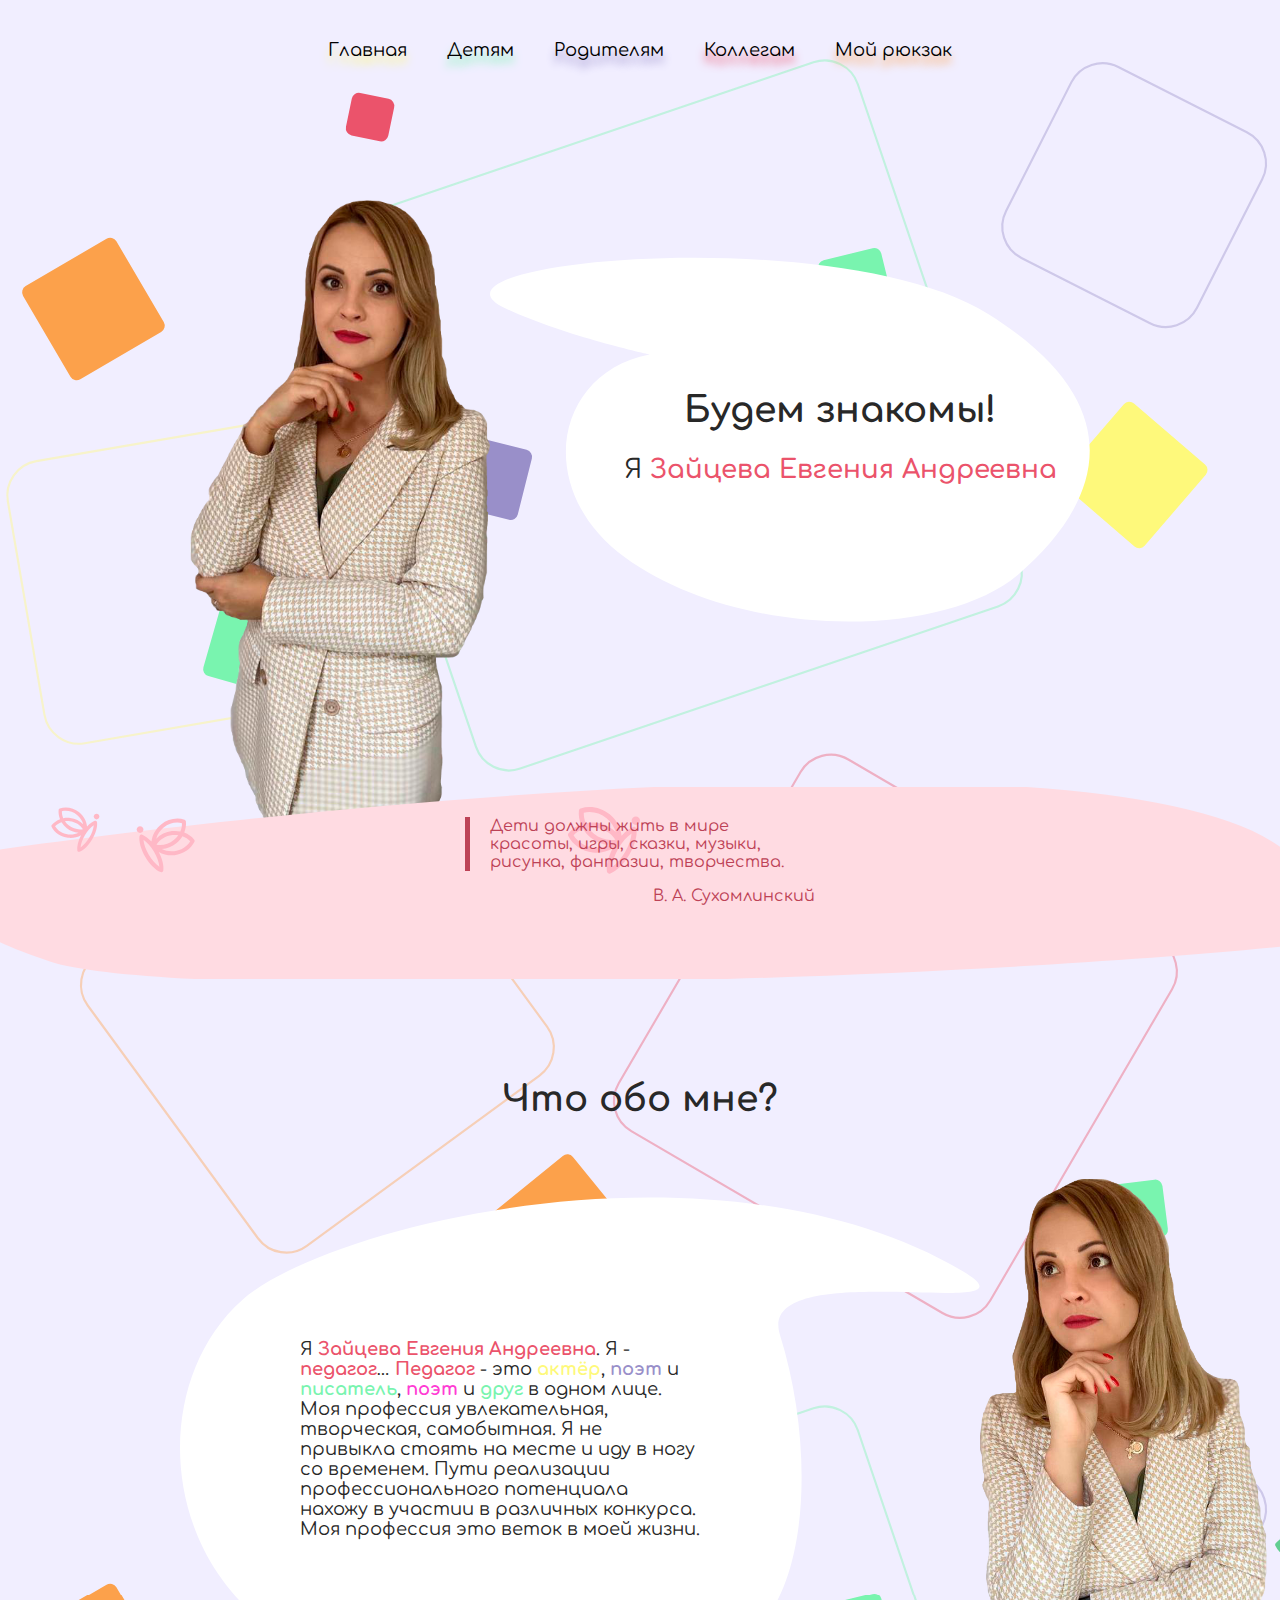
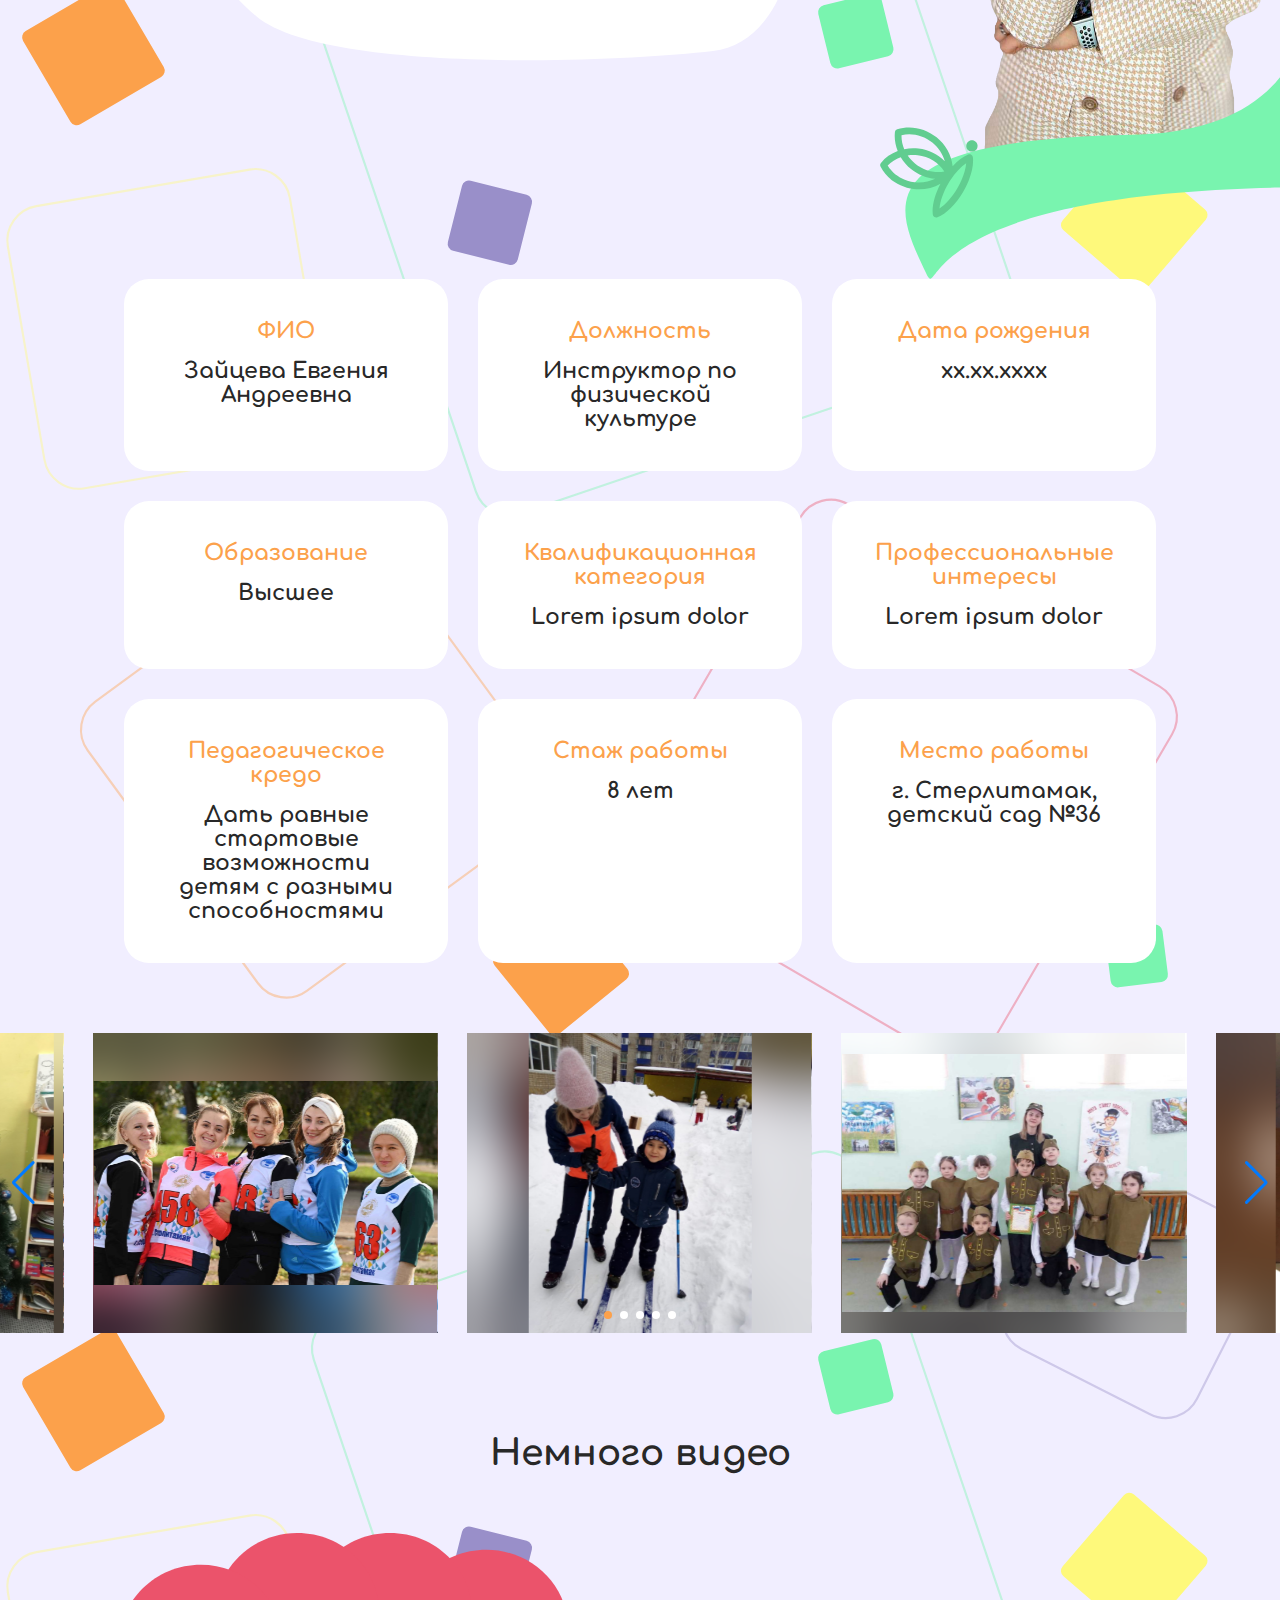
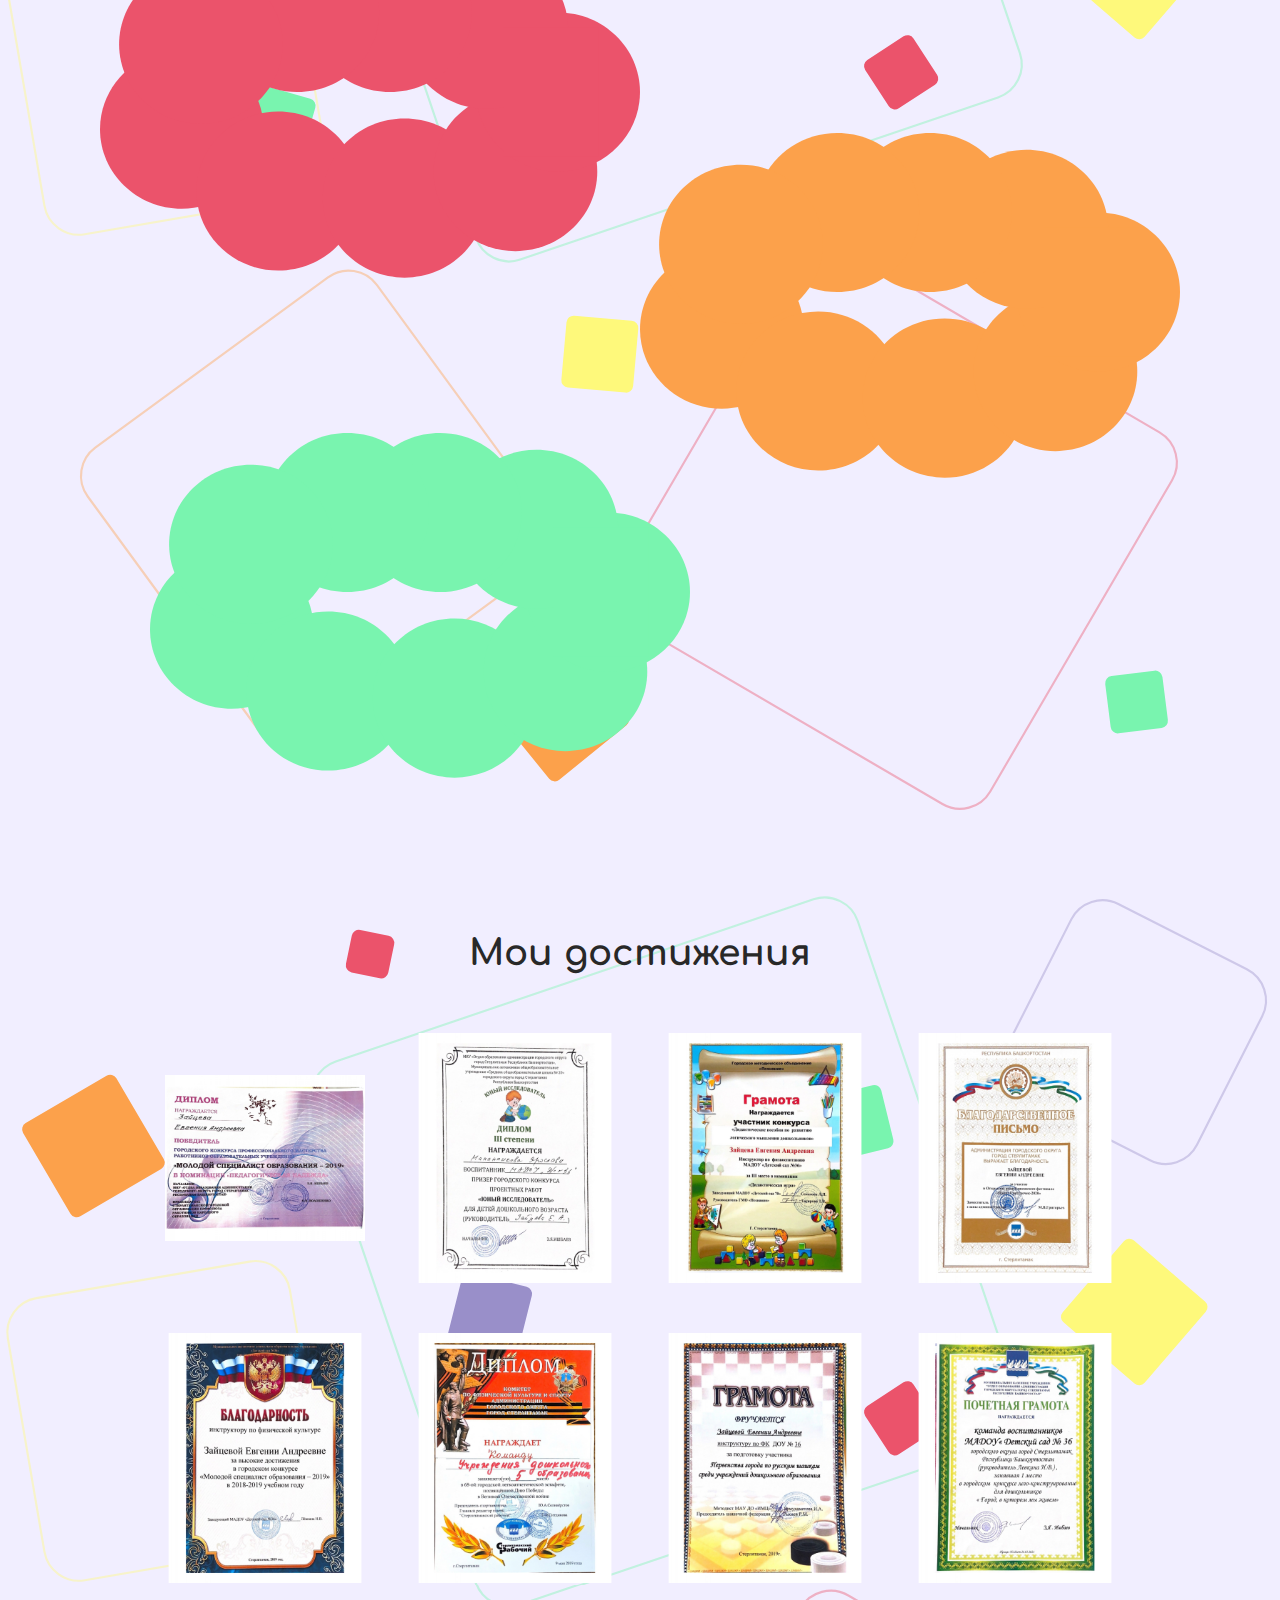
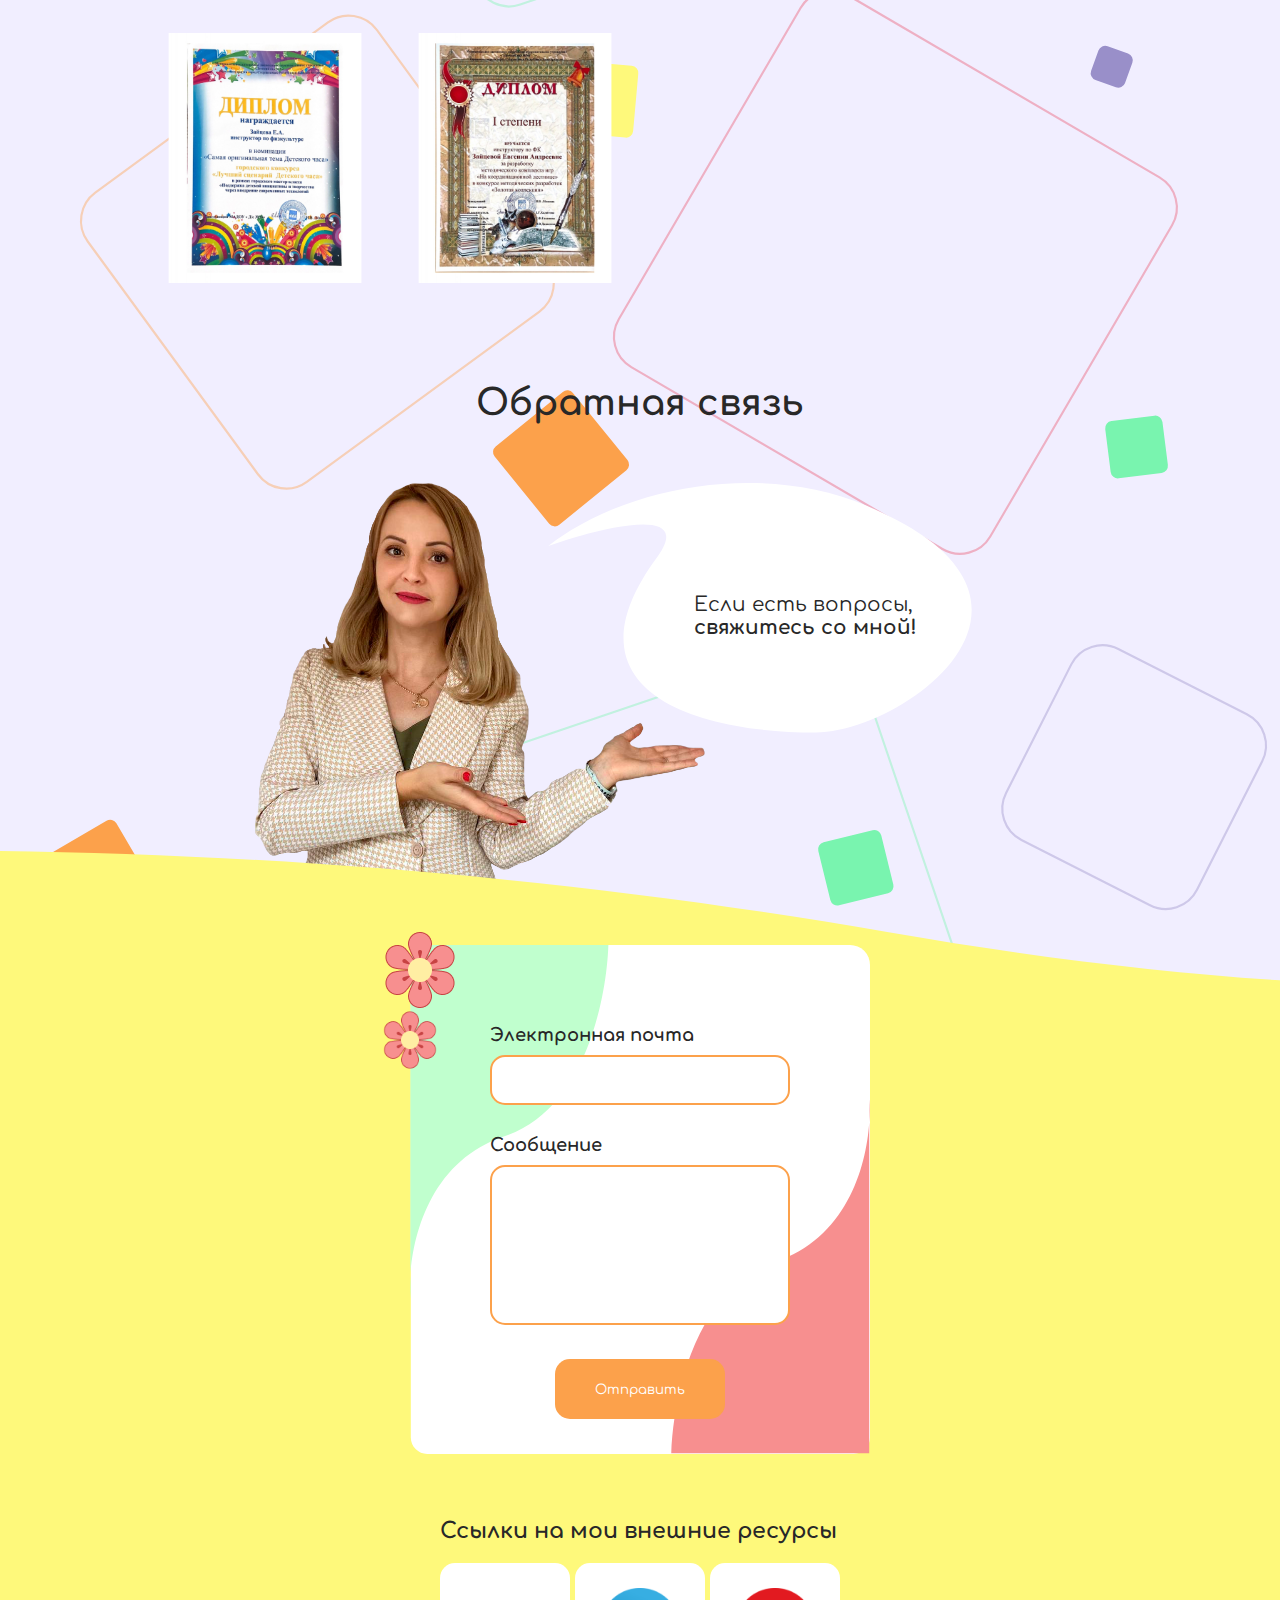
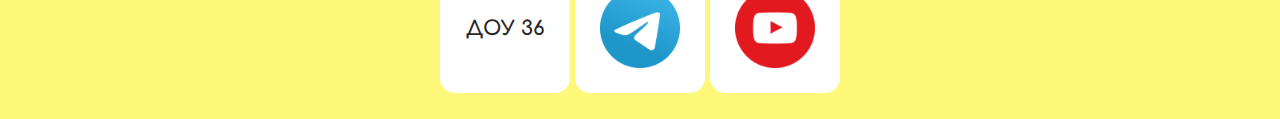
==== commit dd0fe230: "fix some bugs" ====
--- a/index.html
+++ b/index.html
@@ -53,33 +53,6 @@
                     творчества.</div>
                 <div class="citata__author">В. А. Сухомлинский</div>
             </div>
-            <!-- <svg class="butterfly butterfly_pink butterfly_1" viewBox="0 0 87 87" fill="none"
-                xmlns="http://www.w3.org/2000/svg">
-                <path
-                    d="M81.9426 24.8921C84.7355 24.8921 86.9996 22.628 86.9996 19.8352C86.9996 17.0423 84.7355 14.7782 81.9426 14.7782C79.1497 14.7782 76.8857 17.0423 76.8857 19.8352C76.8857 22.628 79.1497 24.8921 81.9426 24.8921Z"
-                    fill="#FFB8C6" />
-                <path
-                    d="M81.3362 27.6393C80.5261 27.1612 79.5405 27.0867 78.6675 27.4356C74.0982 29.2643 69.2731 32.9251 64.7493 37.862C63.7068 28.1287 58.5515 18.6874 50.3967 12.1004C43.349 6.40803 34.684 3.27295 25.9978 3.27295C22.2854 3.27295 18.6696 3.84032 15.2511 4.9599C14.1146 5.3318 13.3028 6.33738 13.1779 7.52675C12.5815 13.2092 13.4848 19.0039 15.6624 24.4002C9.77672 26.6307 4.56285 30.2538 0.689178 34.9727C-0.0697786 35.8972 -0.214982 37.1811 0.319019 38.2513C5.73964 49.1233 17.147 56.7852 30.0908 58.2468C31.6178 58.4193 33.1665 58.5069 34.6923 58.5069C34.6931 58.5069 34.6936 58.5069 34.6944 58.5069C41.5532 58.5069 48.2109 56.7111 53.8942 53.4768C48.6413 63.4693 46.0965 73.5759 47.0336 81.0692C47.1507 82.002 47.6929 82.8286 48.5034 83.3062C48.9763 83.5854 49.509 83.7271 50.0448 83.7271C50.4262 83.7271 50.8089 83.6552 51.1721 83.51C58.9789 80.3857 67.5337 71.9189 74.0561 60.8613C80.5781 49.8038 83.8489 38.2205 82.8065 29.8763C82.6886 28.9431 82.1459 28.117 81.3362 27.6393ZM51.948 43.1431C44.6445 43.1427 37.3341 40.4861 31.363 35.6632C28.7086 33.5189 26.4317 31.0228 24.5827 28.3016C26.218 28.0554 27.8846 27.9271 29.5677 27.9271C30.8667 27.9271 32.1861 28.0017 33.489 28.149C43.515 29.2812 52.414 34.7603 57.2975 42.6529C55.5577 42.9779 53.7702 43.1431 51.9506 43.1431C51.9493 43.1431 51.9489 43.1431 51.948 43.1431ZM19.0775 10.1703C21.3054 9.6194 23.6248 9.3407 25.9978 9.3407C33.3013 9.3407 40.6118 11.9968 46.5833 16.8206C52.0503 21.2369 55.9244 27.1387 57.7319 33.4509C51.6901 27.2822 43.3147 23.1515 34.1691 22.1186C32.6412 21.9461 31.0925 21.8585 29.5672 21.8585C26.8348 21.8585 24.1353 22.1459 21.5152 22.6924C19.8092 18.6844 18.9496 14.4098 19.0775 10.1703ZM34.6923 52.4387C33.3928 52.4387 32.0734 52.3641 30.7709 52.2172C20.5759 51.066 11.5434 45.4221 6.71619 37.3137C9.87858 34.0018 13.9048 31.4545 18.3849 29.8546C20.7497 33.7938 23.8376 37.3852 27.55 40.3838C33.8535 45.4754 41.4522 48.5134 49.2026 49.0994C44.8153 51.2523 39.829 52.4387 34.6923 52.4387ZM68.8284 57.7787C64.2265 65.5806 58.4492 72.0541 53 75.6807C53.5379 69.1578 56.4081 60.9692 61.0095 53.1673C65.611 45.3658 71.3883 38.8919 76.8375 35.2653C76.3001 41.7886 73.4298 49.9772 68.8284 57.7787Z"
-                    fill="#FFB8C6" />
-            </svg>
-            <svg class="butterfly butterfly_pink butterfly_2" viewBox="0 0 87 87" fill="none"
-                xmlns="http://www.w3.org/2000/svg">
-                <path
-                    d="M5.05742 24.8921C2.26453 24.8921 0.000449181 22.628 0.000449181 19.8352C0.000449181 17.0423 2.26453 14.7782 5.05742 14.7782C7.8503 14.7782 10.1144 17.0423 10.1144 19.8352C10.1144 22.628 7.8503 24.8921 5.05742 24.8921Z"
-                    fill="#61CD90" />
-                <path
-                    d="M5.66383 27.6393C6.47393 27.1612 7.45957 27.0867 8.33253 27.4356C12.9019 29.2643 17.7269 32.9251 22.2508 37.862C23.2932 28.1287 28.4486 18.6874 36.6033 12.1004C43.6511 6.40803 52.316 3.27295 61.0022 3.27295C64.7146 3.27295 68.3304 3.84032 71.749 4.9599C72.8854 5.3318 73.6973 6.33738 73.8221 7.52675C74.4185 13.2092 73.5152 19.0039 71.3376 24.4002C77.2233 26.6307 82.4372 30.2538 86.3109 34.9727C87.0698 35.8972 87.215 37.1811 86.681 38.2513C81.2604 49.1233 69.8531 56.7852 56.9092 58.2468C55.3822 58.4193 53.8335 58.5069 52.3078 58.5069C52.3069 58.5069 52.3065 58.5069 52.3056 58.5069C45.4468 58.5069 38.7892 56.7111 33.1059 53.4768C38.3588 63.4693 40.9035 73.5759 39.9664 81.0692C39.8494 82.002 39.3071 82.8286 38.4966 83.3062C38.0237 83.5854 37.491 83.7271 36.9553 83.7271C36.5739 83.7271 36.1911 83.6552 35.8279 83.51C28.0212 80.3857 19.4663 71.9189 12.9439 60.8613C6.42191 49.8038 3.15115 38.2205 4.19358 29.8763C4.31148 28.9431 4.85416 28.117 5.66383 27.6393ZM35.052 43.1431C42.3555 43.1427 49.666 40.4861 55.6371 35.6632C58.2915 33.5189 60.5683 31.0228 62.4174 28.3016C60.782 28.0554 59.1154 27.9271 57.4324 27.9271C56.1333 27.9271 54.814 28.0017 53.511 28.149C43.4851 29.2812 34.5861 34.7603 29.7025 42.6529C31.4423 42.9779 33.2299 43.1431 35.0494 43.1431C35.0507 43.1431 35.0512 43.1431 35.052 43.1431ZM67.9225 10.1703C65.6946 9.6194 63.3753 9.3407 61.0022 9.3407C53.6987 9.3407 46.3883 11.9968 40.4168 16.8206C34.9497 21.2369 31.0756 27.1387 29.2682 33.4509C35.3099 27.2822 43.6853 23.1515 52.831 22.1186C54.3588 21.9461 55.9075 21.8585 57.4328 21.8585C60.1652 21.8585 62.8647 22.1459 65.4849 22.6924C67.1909 18.6844 68.0504 14.4098 67.9225 10.1703ZM52.3078 52.4387C53.6073 52.4387 54.9266 52.3641 56.2291 52.2172C66.4241 51.066 75.4566 45.4221 80.2839 37.3137C77.1215 34.0018 73.0952 31.4545 68.6152 29.8546C66.2503 33.7938 63.1625 37.3852 59.45 40.3838C53.1465 45.4754 45.5478 48.5134 37.7975 49.0994C42.1848 51.2523 47.1711 52.4387 52.3078 52.4387ZM18.1717 57.7787C22.7735 65.5806 28.5508 72.0541 34.0001 75.6807C33.4622 69.1578 30.5919 60.9692 25.9905 53.1673C21.3891 45.3658 15.6117 38.8919 10.1625 35.2653C10.7 41.7886 13.5702 49.9772 18.1717 57.7787Z"
-                    fill="#61CD90" />
-            </svg>
-            <svg class="butterfly butterfly_pink butterfly_3" viewBox="0 0 87 87" fill="none"
-                xmlns="http://www.w3.org/2000/svg">
-                <path
-                    d="M81.9426 24.8921C84.7355 24.8921 86.9996 22.628 86.9996 19.8352C86.9996 17.0423 84.7355 14.7782 81.9426 14.7782C79.1497 14.7782 76.8857 17.0423 76.8857 19.8352C76.8857 22.628 79.1497 24.8921 81.9426 24.8921Z"
-                    fill="#FFB8C6" />
-                <path
-                    d="M81.3362 27.6393C80.5261 27.1612 79.5405 27.0867 78.6675 27.4356C74.0982 29.2643 69.2731 32.9251 64.7493 37.862C63.7068 28.1287 58.5515 18.6874 50.3967 12.1004C43.349 6.40803 34.684 3.27295 25.9978 3.27295C22.2854 3.27295 18.6696 3.84032 15.2511 4.9599C14.1146 5.3318 13.3028 6.33738 13.1779 7.52675C12.5815 13.2092 13.4848 19.0039 15.6624 24.4002C9.77672 26.6307 4.56285 30.2538 0.689178 34.9727C-0.0697786 35.8972 -0.214982 37.1811 0.319019 38.2513C5.73964 49.1233 17.147 56.7852 30.0908 58.2468C31.6178 58.4193 33.1665 58.5069 34.6923 58.5069C34.6931 58.5069 34.6936 58.5069 34.6944 58.5069C41.5532 58.5069 48.2109 56.7111 53.8942 53.4768C48.6413 63.4693 46.0965 73.5759 47.0336 81.0692C47.1507 82.002 47.6929 82.8286 48.5034 83.3062C48.9763 83.5854 49.509 83.7271 50.0448 83.7271C50.4262 83.7271 50.8089 83.6552 51.1721 83.51C58.9789 80.3857 67.5337 71.9189 74.0561 60.8613C80.5781 49.8038 83.8489 38.2205 82.8065 29.8763C82.6886 28.9431 82.1459 28.117 81.3362 27.6393ZM51.948 43.1431C44.6445 43.1427 37.3341 40.4861 31.363 35.6632C28.7086 33.5189 26.4317 31.0228 24.5827 28.3016C26.218 28.0554 27.8846 27.9271 29.5677 27.9271C30.8667 27.9271 32.1861 28.0017 33.489 28.149C43.515 29.2812 52.414 34.7603 57.2975 42.6529C55.5577 42.9779 53.7702 43.1431 51.9506 43.1431C51.9493 43.1431 51.9489 43.1431 51.948 43.1431ZM19.0775 10.1703C21.3054 9.6194 23.6248 9.3407 25.9978 9.3407C33.3013 9.3407 40.6118 11.9968 46.5833 16.8206C52.0503 21.2369 55.9244 27.1387 57.7319 33.4509C51.6901 27.2822 43.3147 23.1515 34.1691 22.1186C32.6412 21.9461 31.0925 21.8585 29.5672 21.8585C26.8348 21.8585 24.1353 22.1459 21.5152 22.6924C19.8092 18.6844 18.9496 14.4098 19.0775 10.1703ZM34.6923 52.4387C33.3928 52.4387 32.0734 52.3641 30.7709 52.2172C20.5759 51.066 11.5434 45.4221 6.71619 37.3137C9.87858 34.0018 13.9048 31.4545 18.3849 29.8546C20.7497 33.7938 23.8376 37.3852 27.55 40.3838C33.8535 45.4754 41.4522 48.5134 49.2026 49.0994C44.8153 51.2523 39.829 52.4387 34.6923 52.4387ZM68.8284 57.7787C64.2265 65.5806 58.4492 72.0541 53 75.6807C53.5379 69.1578 56.4081 60.9692 61.0095 53.1673C65.611 45.3658 71.3883 38.8919 76.8375 35.2653C76.3001 41.7886 73.4298 49.9772 68.8284 57.7787Z"
-                    fill="#FFB8C6" />
-            </svg> -->
         </div>
     </section>
     <section class="about">
@@ -105,33 +78,6 @@
             <div class="about__ze-2">
                 <img src="img/Evgeniya-2.png" alt="" class="about__evgeniya-pict">
                 <div class="about__cloud">
-                    <!-- <svg class="butterfly butterfly_green butterfly_4" viewBox="0 0 87 87" fill="none"
-                        xmlns="http://www.w3.org/2000/svg">
-                        <path
-                            d="M81.9426 24.8921C84.7355 24.8921 86.9996 22.628 86.9996 19.8352C86.9996 17.0423 84.7355 14.7782 81.9426 14.7782C79.1497 14.7782 76.8857 17.0423 76.8857 19.8352C76.8857 22.628 79.1497 24.8921 81.9426 24.8921Z"
-                            fill="#FFB8C6" />
-                        <path
-                            d="M81.3362 27.6393C80.5261 27.1612 79.5405 27.0867 78.6675 27.4356C74.0982 29.2643 69.2731 32.9251 64.7493 37.862C63.7068 28.1287 58.5515 18.6874 50.3967 12.1004C43.349 6.40803 34.684 3.27295 25.9978 3.27295C22.2854 3.27295 18.6696 3.84032 15.2511 4.9599C14.1146 5.3318 13.3028 6.33738 13.1779 7.52675C12.5815 13.2092 13.4848 19.0039 15.6624 24.4002C9.77672 26.6307 4.56285 30.2538 0.689178 34.9727C-0.0697786 35.8972 -0.214982 37.1811 0.319019 38.2513C5.73964 49.1233 17.147 56.7852 30.0908 58.2468C31.6178 58.4193 33.1665 58.5069 34.6923 58.5069C34.6931 58.5069 34.6936 58.5069 34.6944 58.5069C41.5532 58.5069 48.2109 56.7111 53.8942 53.4768C48.6413 63.4693 46.0965 73.5759 47.0336 81.0692C47.1507 82.002 47.6929 82.8286 48.5034 83.3062C48.9763 83.5854 49.509 83.7271 50.0448 83.7271C50.4262 83.7271 50.8089 83.6552 51.1721 83.51C58.9789 80.3857 67.5337 71.9189 74.0561 60.8613C80.5781 49.8038 83.8489 38.2205 82.8065 29.8763C82.6886 28.9431 82.1459 28.117 81.3362 27.6393ZM51.948 43.1431C44.6445 43.1427 37.3341 40.4861 31.363 35.6632C28.7086 33.5189 26.4317 31.0228 24.5827 28.3016C26.218 28.0554 27.8846 27.9271 29.5677 27.9271C30.8667 27.9271 32.1861 28.0017 33.489 28.149C43.515 29.2812 52.414 34.7603 57.2975 42.6529C55.5577 42.9779 53.7702 43.1431 51.9506 43.1431C51.9493 43.1431 51.9489 43.1431 51.948 43.1431ZM19.0775 10.1703C21.3054 9.6194 23.6248 9.3407 25.9978 9.3407C33.3013 9.3407 40.6118 11.9968 46.5833 16.8206C52.0503 21.2369 55.9244 27.1387 57.7319 33.4509C51.6901 27.2822 43.3147 23.1515 34.1691 22.1186C32.6412 21.9461 31.0925 21.8585 29.5672 21.8585C26.8348 21.8585 24.1353 22.1459 21.5152 22.6924C19.8092 18.6844 18.9496 14.4098 19.0775 10.1703ZM34.6923 52.4387C33.3928 52.4387 32.0734 52.3641 30.7709 52.2172C20.5759 51.066 11.5434 45.4221 6.71619 37.3137C9.87858 34.0018 13.9048 31.4545 18.3849 29.8546C20.7497 33.7938 23.8376 37.3852 27.55 40.3838C33.8535 45.4754 41.4522 48.5134 49.2026 49.0994C44.8153 51.2523 39.829 52.4387 34.6923 52.4387ZM68.8284 57.7787C64.2265 65.5806 58.4492 72.0541 53 75.6807C53.5379 69.1578 56.4081 60.9692 61.0095 53.1673C65.611 45.3658 71.3883 38.8919 76.8375 35.2653C76.3001 41.7886 73.4298 49.9772 68.8284 57.7787Z"
-                            fill="#FFB8C6" />
-                    </svg>
-                    <svg class="butterfly butterfly_green butterfly_5" viewBox="0 0 87 87" fill="none"
-                        xmlns="http://www.w3.org/2000/svg">
-                        <path
-                            d="M81.9426 24.8921C84.7355 24.8921 86.9996 22.628 86.9996 19.8352C86.9996 17.0423 84.7355 14.7782 81.9426 14.7782C79.1497 14.7782 76.8857 17.0423 76.8857 19.8352C76.8857 22.628 79.1497 24.8921 81.9426 24.8921Z"
-                            fill="#FFB8C6" />
-                        <path
-                            d="M81.3362 27.6393C80.5261 27.1612 79.5405 27.0867 78.6675 27.4356C74.0982 29.2643 69.2731 32.9251 64.7493 37.862C63.7068 28.1287 58.5515 18.6874 50.3967 12.1004C43.349 6.40803 34.684 3.27295 25.9978 3.27295C22.2854 3.27295 18.6696 3.84032 15.2511 4.9599C14.1146 5.3318 13.3028 6.33738 13.1779 7.52675C12.5815 13.2092 13.4848 19.0039 15.6624 24.4002C9.77672 26.6307 4.56285 30.2538 0.689178 34.9727C-0.0697786 35.8972 -0.214982 37.1811 0.319019 38.2513C5.73964 49.1233 17.147 56.7852 30.0908 58.2468C31.6178 58.4193 33.1665 58.5069 34.6923 58.5069C34.6931 58.5069 34.6936 58.5069 34.6944 58.5069C41.5532 58.5069 48.2109 56.7111 53.8942 53.4768C48.6413 63.4693 46.0965 73.5759 47.0336 81.0692C47.1507 82.002 47.6929 82.8286 48.5034 83.3062C48.9763 83.5854 49.509 83.7271 50.0448 83.7271C50.4262 83.7271 50.8089 83.6552 51.1721 83.51C58.9789 80.3857 67.5337 71.9189 74.0561 60.8613C80.5781 49.8038 83.8489 38.2205 82.8065 29.8763C82.6886 28.9431 82.1459 28.117 81.3362 27.6393ZM51.948 43.1431C44.6445 43.1427 37.3341 40.4861 31.363 35.6632C28.7086 33.5189 26.4317 31.0228 24.5827 28.3016C26.218 28.0554 27.8846 27.9271 29.5677 27.9271C30.8667 27.9271 32.1861 28.0017 33.489 28.149C43.515 29.2812 52.414 34.7603 57.2975 42.6529C55.5577 42.9779 53.7702 43.1431 51.9506 43.1431C51.9493 43.1431 51.9489 43.1431 51.948 43.1431ZM19.0775 10.1703C21.3054 9.6194 23.6248 9.3407 25.9978 9.3407C33.3013 9.3407 40.6118 11.9968 46.5833 16.8206C52.0503 21.2369 55.9244 27.1387 57.7319 33.4509C51.6901 27.2822 43.3147 23.1515 34.1691 22.1186C32.6412 21.9461 31.0925 21.8585 29.5672 21.8585C26.8348 21.8585 24.1353 22.1459 21.5152 22.6924C19.8092 18.6844 18.9496 14.4098 19.0775 10.1703ZM34.6923 52.4387C33.3928 52.4387 32.0734 52.3641 30.7709 52.2172C20.5759 51.066 11.5434 45.4221 6.71619 37.3137C9.87858 34.0018 13.9048 31.4545 18.3849 29.8546C20.7497 33.7938 23.8376 37.3852 27.55 40.3838C33.8535 45.4754 41.4522 48.5134 49.2026 49.0994C44.8153 51.2523 39.829 52.4387 34.6923 52.4387ZM68.8284 57.7787C64.2265 65.5806 58.4492 72.0541 53 75.6807C53.5379 69.1578 56.4081 60.9692 61.0095 53.1673C65.611 45.3658 71.3883 38.8919 76.8375 35.2653C76.3001 41.7886 73.4298 49.9772 68.8284 57.7787Z"
-                            fill="#FFB8C6" />
-                    </svg>
-                    <svg class="butterfly butterfly_green butterfly_6" viewBox="0 0 87 87" fill="none"
-                        xmlns="http://www.w3.org/2000/svg">
-                        <path
-                            d="M5.05742 24.8921C2.26453 24.8921 0.000449181 22.628 0.000449181 19.8352C0.000449181 17.0423 2.26453 14.7782 5.05742 14.7782C7.8503 14.7782 10.1144 17.0423 10.1144 19.8352C10.1144 22.628 7.8503 24.8921 5.05742 24.8921Z"
-                            fill="#61CD90" />
-                        <path
-                            d="M5.66383 27.6393C6.47393 27.1612 7.45957 27.0867 8.33253 27.4356C12.9019 29.2643 17.7269 32.9251 22.2508 37.862C23.2932 28.1287 28.4486 18.6874 36.6033 12.1004C43.6511 6.40803 52.316 3.27295 61.0022 3.27295C64.7146 3.27295 68.3304 3.84032 71.749 4.9599C72.8854 5.3318 73.6973 6.33738 73.8221 7.52675C74.4185 13.2092 73.5152 19.0039 71.3376 24.4002C77.2233 26.6307 82.4372 30.2538 86.3109 34.9727C87.0698 35.8972 87.215 37.1811 86.681 38.2513C81.2604 49.1233 69.8531 56.7852 56.9092 58.2468C55.3822 58.4193 53.8335 58.5069 52.3078 58.5069C52.3069 58.5069 52.3065 58.5069 52.3056 58.5069C45.4468 58.5069 38.7892 56.7111 33.1059 53.4768C38.3588 63.4693 40.9035 73.5759 39.9664 81.0692C39.8494 82.002 39.3071 82.8286 38.4966 83.3062C38.0237 83.5854 37.491 83.7271 36.9553 83.7271C36.5739 83.7271 36.1911 83.6552 35.8279 83.51C28.0212 80.3857 19.4663 71.9189 12.9439 60.8613C6.42191 49.8038 3.15115 38.2205 4.19358 29.8763C4.31148 28.9431 4.85416 28.117 5.66383 27.6393ZM35.052 43.1431C42.3555 43.1427 49.666 40.4861 55.6371 35.6632C58.2915 33.5189 60.5683 31.0228 62.4174 28.3016C60.782 28.0554 59.1154 27.9271 57.4324 27.9271C56.1333 27.9271 54.814 28.0017 53.511 28.149C43.4851 29.2812 34.5861 34.7603 29.7025 42.6529C31.4423 42.9779 33.2299 43.1431 35.0494 43.1431C35.0507 43.1431 35.0512 43.1431 35.052 43.1431ZM67.9225 10.1703C65.6946 9.6194 63.3753 9.3407 61.0022 9.3407C53.6987 9.3407 46.3883 11.9968 40.4168 16.8206C34.9497 21.2369 31.0756 27.1387 29.2682 33.4509C35.3099 27.2822 43.6853 23.1515 52.831 22.1186C54.3588 21.9461 55.9075 21.8585 57.4328 21.8585C60.1652 21.8585 62.8647 22.1459 65.4849 22.6924C67.1909 18.6844 68.0504 14.4098 67.9225 10.1703ZM52.3078 52.4387C53.6073 52.4387 54.9266 52.3641 56.2291 52.2172C66.4241 51.066 75.4566 45.4221 80.2839 37.3137C77.1215 34.0018 73.0952 31.4545 68.6152 29.8546C66.2503 33.7938 63.1625 37.3852 59.45 40.3838C53.1465 45.4754 45.5478 48.5134 37.7975 49.0994C42.1848 51.2523 47.1711 52.4387 52.3078 52.4387ZM18.1717 57.7787C22.7735 65.5806 28.5508 72.0541 34.0001 75.6807C33.4622 69.1578 30.5919 60.9692 25.9905 53.1673C21.3891 45.3658 15.6117 38.8919 10.1625 35.2653C10.7 41.7886 13.5702 49.9772 18.1717 57.7787Z"
-                            fill="#61CD90" />
-                    </svg> -->
                 </div>
             </div>
         </div>
@@ -417,7 +363,7 @@
                         <h2 class="contact__title">Ссылки на мои внешние ресурсы</h2>
                         <div class="contact__socials">
                             <a href="#" class="contact__link">
-                                <img src="img/socials/vk-icon.png" alt="vk" class="contact__icon">
+                                <div class="contact__icon fb">ДОУ 36</div>
                             </a>
                             <a href="#" class="contact__link">
                                 <img src="img/socials/telegram-icon.png" alt="telegram" class="contact__icon">
--- a/css/general.css
+++ b/css/general.css
@@ -21,7 +21,7 @@
     color: black;
     text-decoration: none;
 }
-h1,h2,h3,h4,h5,h6 {
+h1,h3,h4,h5,h6 {
     font-weight: normal;
 }
 input:focus, textarea:focus {
@@ -250,9 +250,73 @@
     margin-right: 0;
 }
 .contact__icon {
+    display: inline;
+    text-align: center;
+    font-size: 20px;
     width: 80px;
     position: absolute;
     left: 50%;
     top: 50%;
     transform: translate(-50%, -50%);
+}
+.dropdown {  
+    max-height: 60px;
+    background: white;
+    margin-bottom: 20px;
+    border-radius: 13px;
+    transition: all .3s ease-in-out;
+    overflow: hidden;
+    cursor: pointer;
+}
+.dropdown:last-child {
+    margin-bottom: 0;
+}
+.dropdown__top:hover {
+    background: rgb(251, 251, 251);
+}
+.dropdown_active {
+    max-height: none;
+}
+.dropdown__top {
+    display: flex;
+    padding: 0 15px;
+    height: 60px;
+    align-items: center;
+    position: relative;
+}
+.dropdown__icon {
+    position: absolute;
+    right: 20px;
+    top: 50%;
+    transform: translateY(-50%);
+    transition: transform .3s ease;
+}
+.dropdown__icon_up {
+    transform: translateY(-50%) rotate(180deg);
+}
+.dropdown__title {
+    font-size: 20px;
+}
+.dropdown__content {
+    padding: 15px;
+}
+.links__link {
+    display: flex;
+    justify-content: space-between;
+    align-items: center;
+    padding: 10px;
+    margin-bottom: 20px;
+    background: white;
+    border-radius: 13px;
+}
+.links__name {
+    font-size: 22px;
+}
+.links__button {
+    padding: 10px 7px;
+    border-radius: 10px;
+    color: white;
+    font-size: 18px;
+    background: var(--orange);
+    text-transform: uppercase;
 }--- a/css/index.css
+++ b/css/index.css
@@ -213,7 +213,7 @@
 }
 .video__clouds {
     position: relative;
-    height: 800px;
+    height: 900px;
     width: 100%;
 }
 .video-cloud {
--- a/css/general-adaptive.css
+++ b/css/general-adaptive.css
@@ -185,4 +185,165 @@
     .contact-cloud-message__cloud {
         width: 300px;
     }
+}
+@media screen and (max-width: 650px) {
+    .welcome__dialog {
+        padding-top: 0;
+    }
+    .cloud-message {
+        margin-left: -90px;
+        top: -10px;
+    }
+    .cloud-message__message {
+        width: 150px;
+        top: 180px;
+    }
+    .cloud-message__cloud {
+        width: 200px;
+    }
+    .cloud-message__title {
+        font-size: 16px;
+        margin-bottom: 5px;
+    }
+    .cloud-message__text, .cloud-message__text * {
+        font-size: 14px;
+    }
+    .about-cloud-message__cloud {
+        width: 400px;
+    }
+    .about-cloud-message__text {
+        font-size: 10px;
+    }
+}
+@media screen and (max-width: 520px) {
+    .container {
+        padding: 0 10px;
+    }
+    .title {
+        font-size: 24px;
+        margin-bottom: 40px;
+    }
+    .about__dialog {
+        margin-right: -20px;
+    }
+    .about-cloud-message {
+        margin-right: -35px;
+        top: -40px;
+        z-index: 2;
+    }
+    .about-cloud-message__text {
+        font-size: 7px;
+        top: 60%;
+    }
+    .about-cloud-message__cloud {
+        width: 250px;
+        height: 250px;
+    }
+    .about__evgeniya-pict {
+        width: 90px;
+        left: 63px;
+        top: -6px;
+    }
+    .about__cloud {
+        width: 180px;
+        height: 180px;
+        bottom: -26px;
+    }
+    .video-cloud {
+        width: 300px;
+    }
+    .video-cloud__video {
+        width: 200px;
+        height: 150px;
+    }
+    .contact__dialog {
+        margin-right: 20px;
+    }
+    .contact-cloud-message {
+        margin-left: -90px;
+        margin-top: -50px;
+    }
+    .contact__evgeniya-pict {
+        width: 200px;
+    }
+    .contact-cloud-message__text {
+        font-size: 12px;
+        left: 90%;
+    }
+    .contact-cloud-message__cloud {
+        width: 200px;
+    }
+    .contact__bottom {
+        margin-top: -650px;
+    }
+    .contact__form {
+        padding: 40px;
+        top: -20px;
+    }
+    .contact-field {
+        margin-bottom: 10px;
+    }
+    .contact-field__textarea {
+        height: 130px;
+    }
+}
+@media screen and (max-width: 430px) {
+    .contact__bottom {
+        height: 800px;
+    }
+    .contact__bottom-content {
+        margin-top: 540px;
+    }
+    .contact__title {
+        font-size: 16px;
+    }
+    .contact__socials {
+        display: flex;
+        justify-content: center;
+    }
+    .contact__link {
+        width: 70px;
+        height: 70px;
+        margin-right: 10px;
+    }
+    .contact__link:last-child {
+        margin-right: 0;
+    }
+    .contact__icon {
+        width: 50px;
+        height: 50px;
+    }
+}
+@media screen and (max-width: 420px) {
+    .citata {
+        font-size: 14px;
+        max-width: 300px;
+    }
+    .contact__flower_1 {
+        width: 50px;
+    }
+    .contact__flower_2 {
+        width: 40px;
+        left: -25px;
+        top: 40px;
+    }
+    .contact__bottom {
+        margin-top: -550px;
+    }
+    .contact__form {
+        padding: 20px;
+        top: -20px;
+    }
+    .contact-field {
+        margin-bottom: 10px;
+    }
+    .contact-field__input {
+        width: 250px;
+    }
+    .contact-field__textarea {
+        height: 80px;
+    }
+    .contact-field__submit {
+        height: 40px;
+    }
 }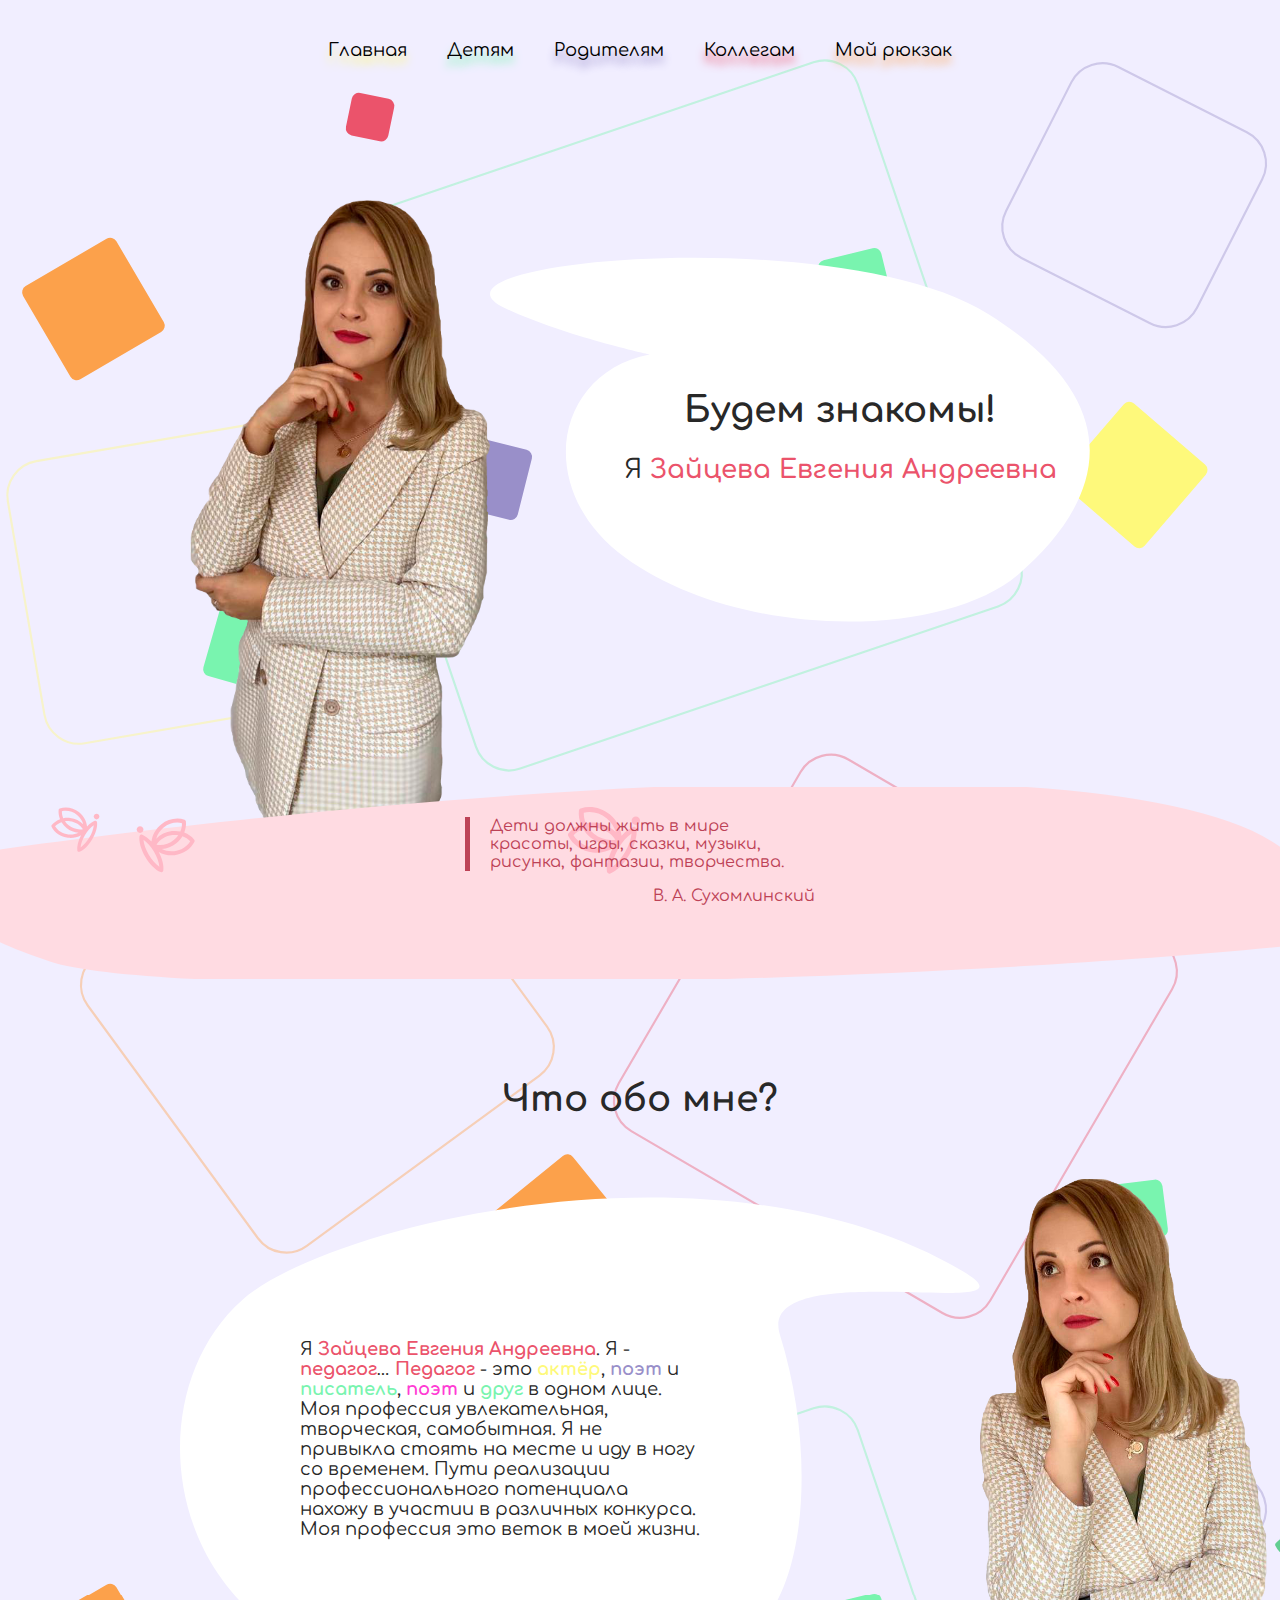
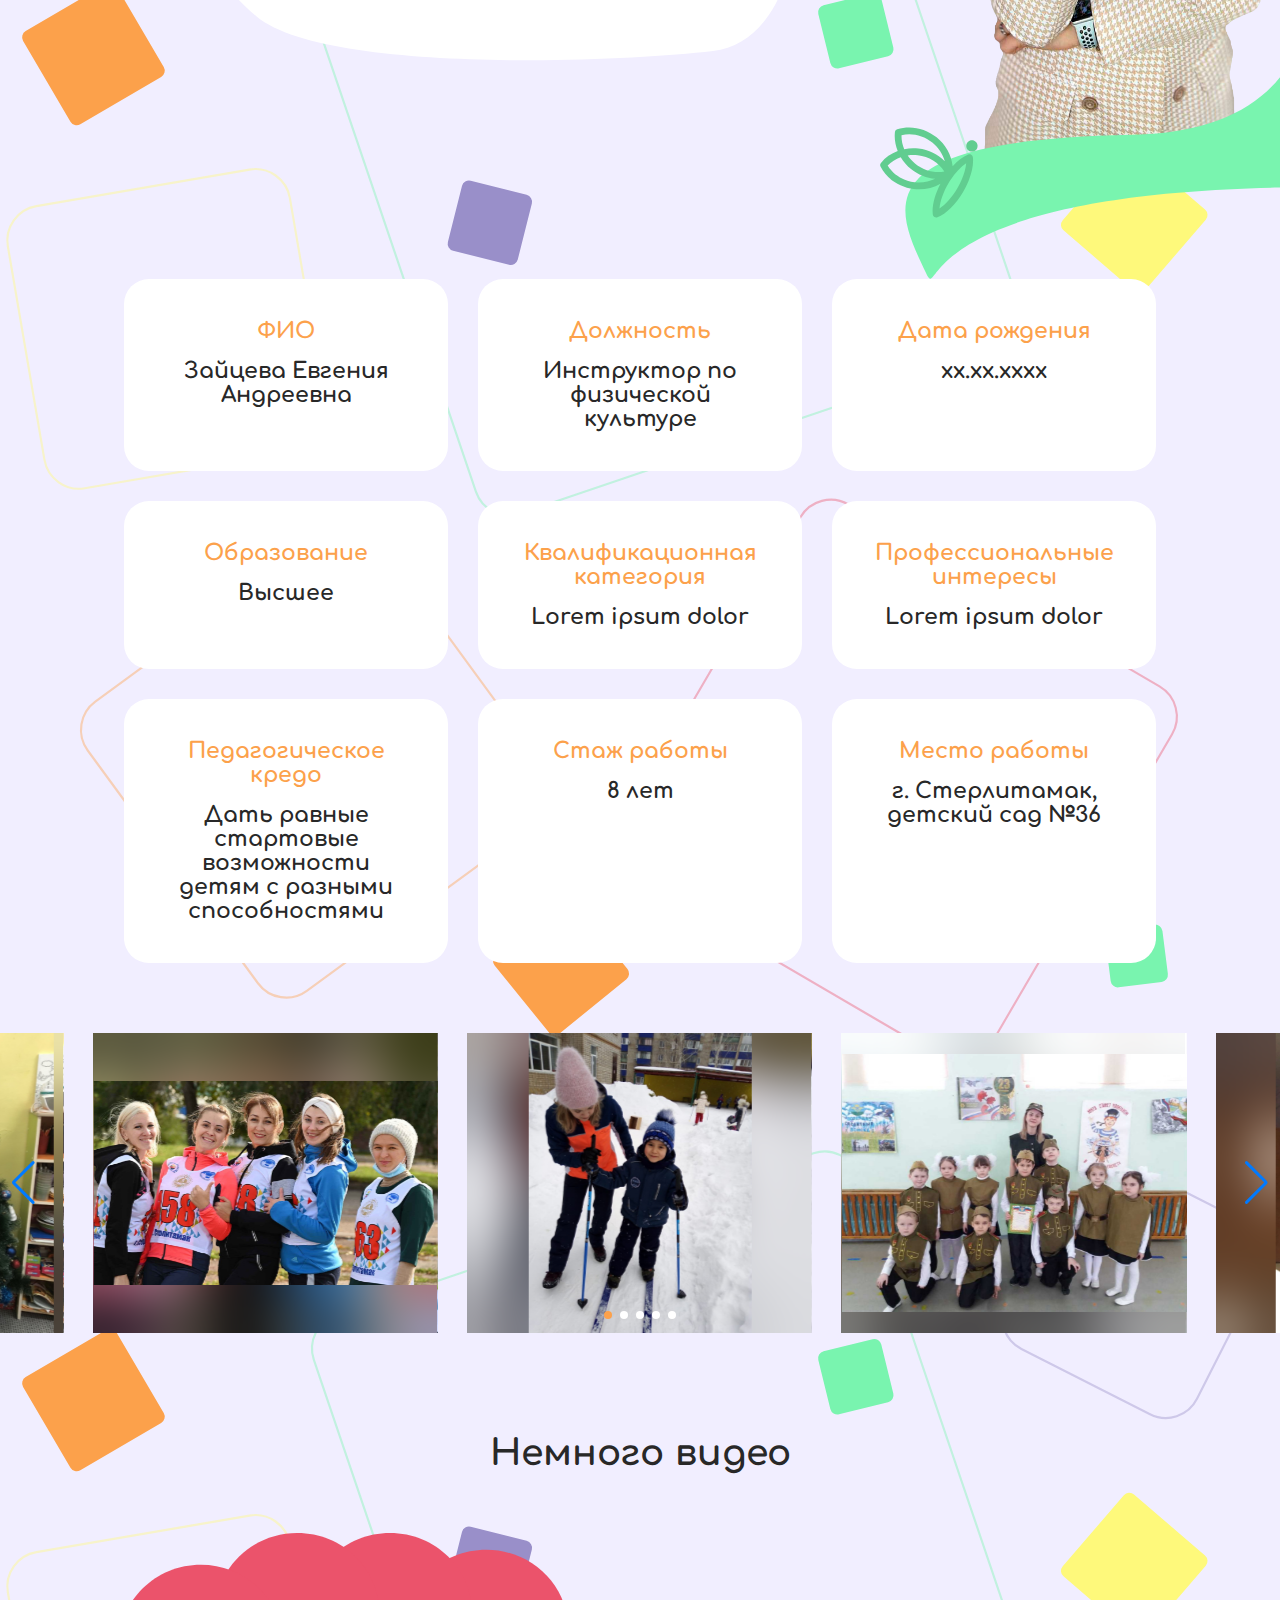
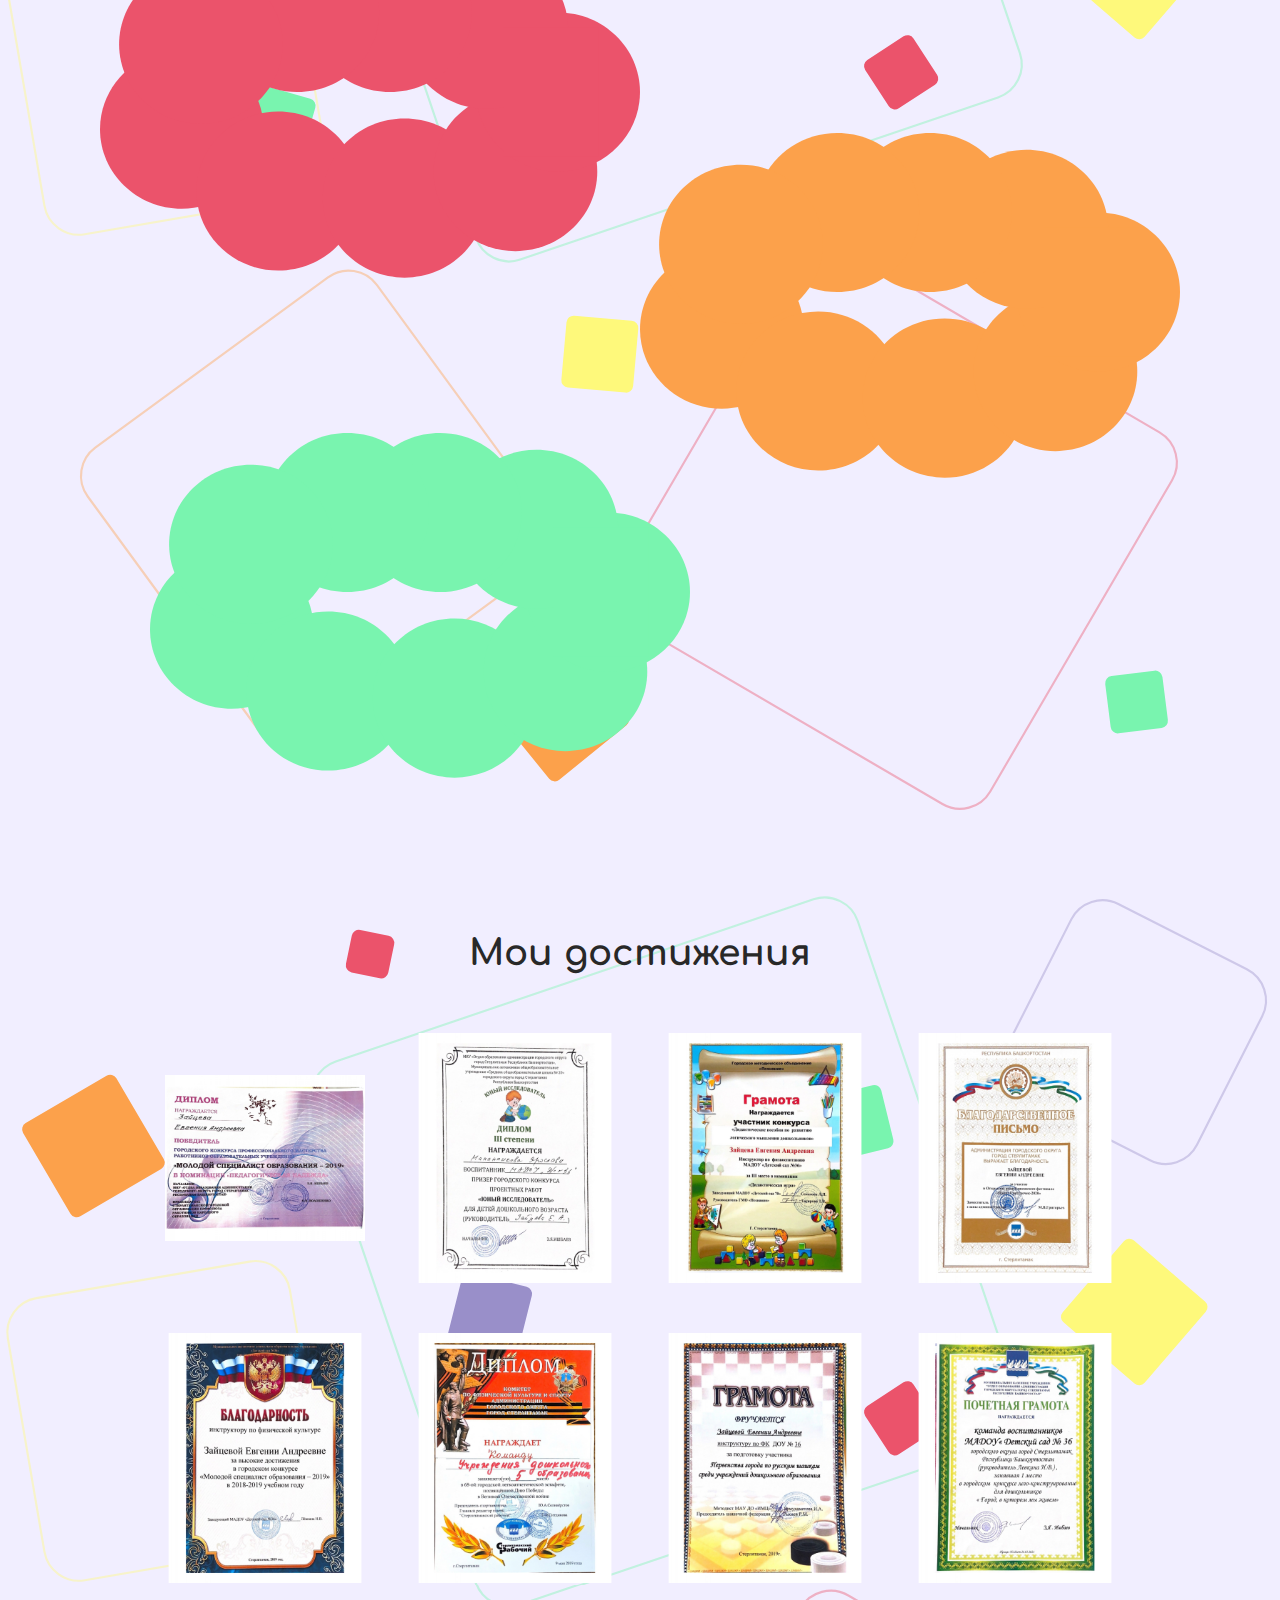
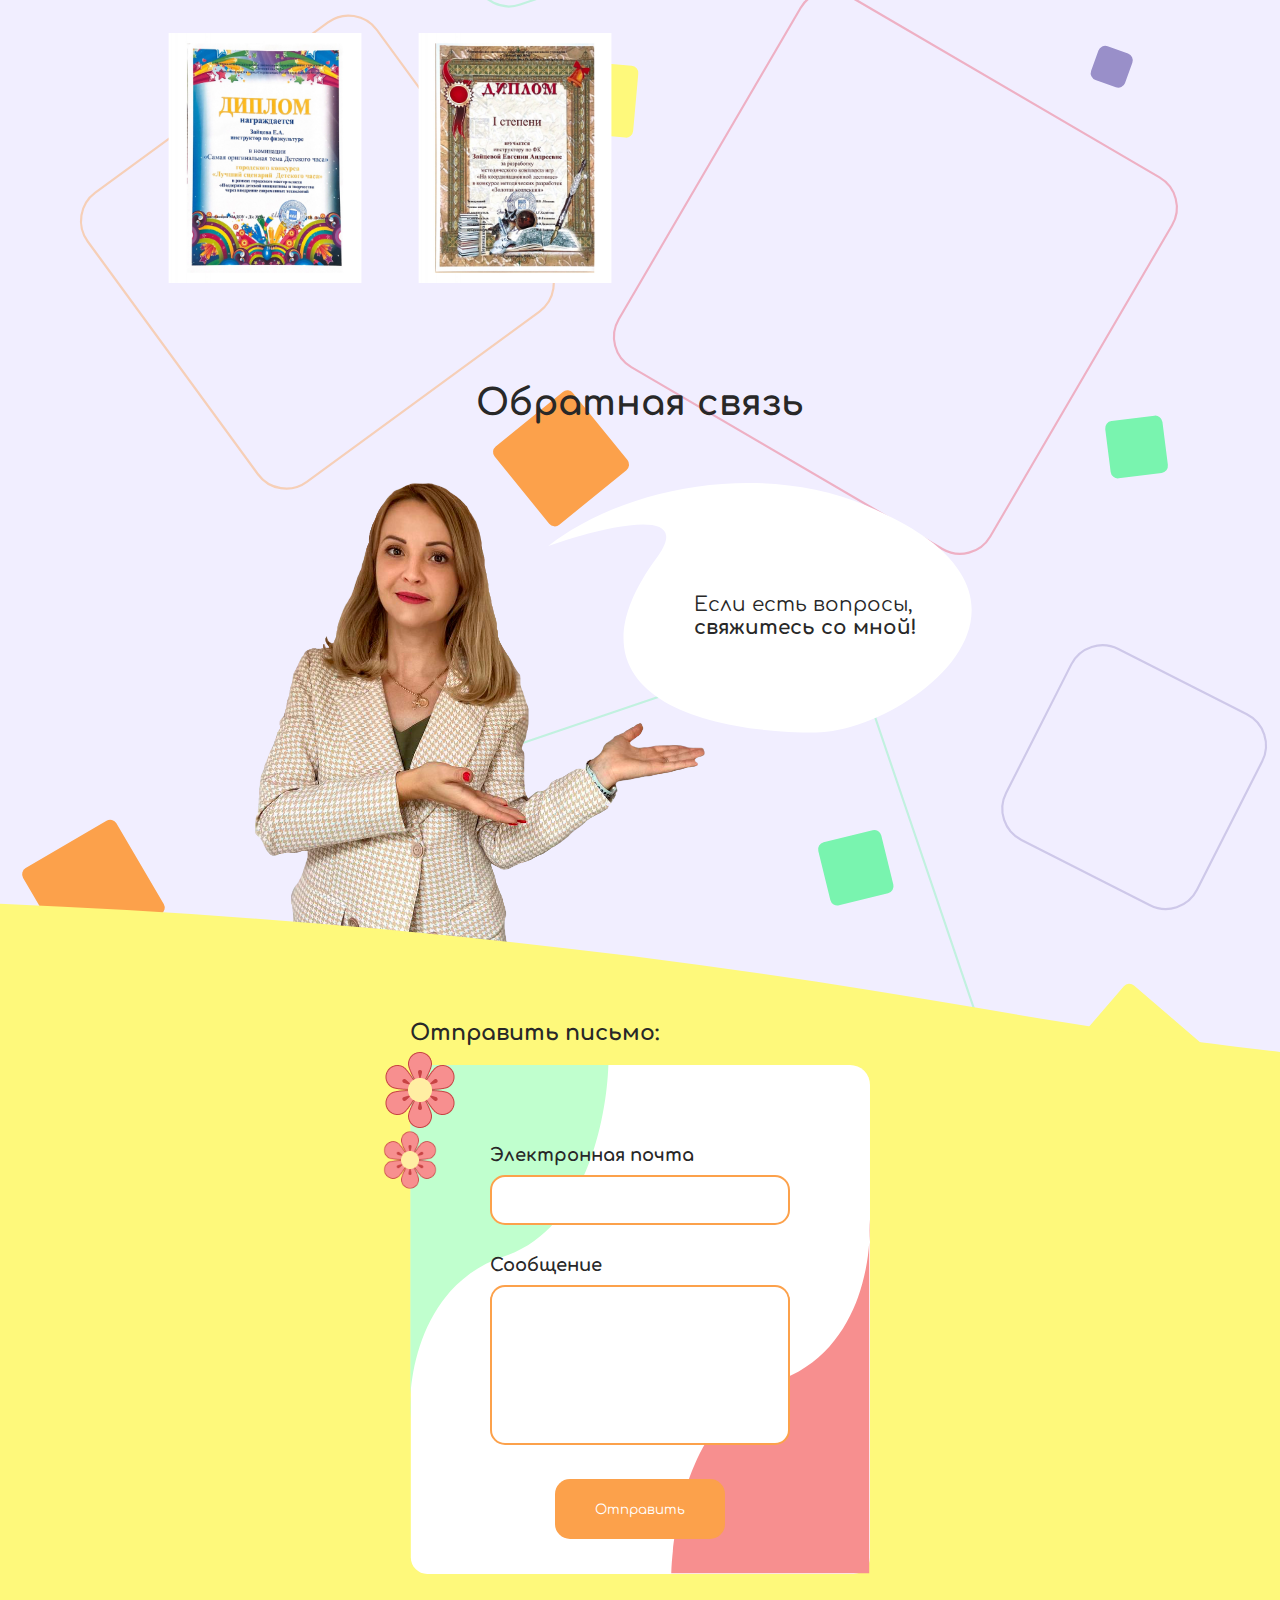
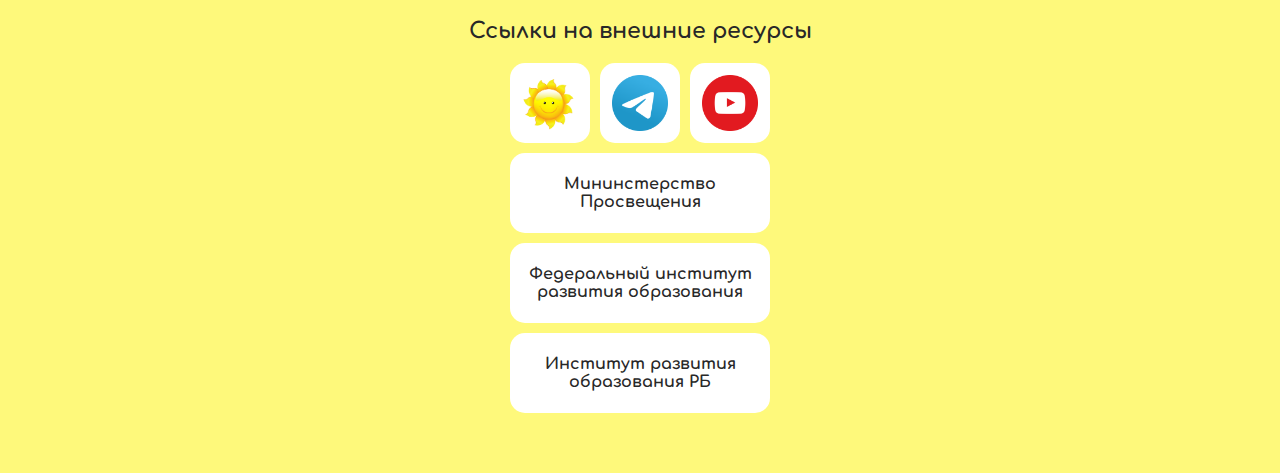
==== commit acfeab19: "update contact and fix some bugs and inaccuracies" ====
--- a/index.html
+++ b/index.html
@@ -9,11 +9,19 @@
     <link rel="stylesheet" href="css/general.css">
     <link rel="stylesheet" href="css/index.css">
     <link rel="stylesheet" href="css/general-adaptive.css">
+    <link rel="stylesheet" href="css/index-adaptive.css">
 
     <title>Главная</title>
 </head>
 
-<body>
+<body style="overflow: visible;">
+    <div class="viewer">
+        <svg class="viewer__close" width="27" height="27" viewBox="0 0 27 27" fill="none" xmlns="http://www.w3.org/2000/svg">
+            <path d="M2.18627 24.8137L24.8137 2.18629M24.8137 24.8137L2.18627 2.18629" stroke="black" stroke-width="3" stroke-linecap="round"/>
+        </svg>
+            
+        <img src="" alt="" class="viewer__pict">
+    </div>
     <header class="header">
         <div class="container">
             <div class="section__inner header__inner">
@@ -24,9 +32,9 @@
                     <a href="colleague.html" class="nav__link">Коллегам</a>
                     <a href="mybag.html" class="nav__link">Мой рюкзак</a>
                 </nav>
-                <svg class="burger-icon" width="32" height="19" viewBox="0 0 32 19" fill="none" xmlns="http://www.w3.org/2000/svg">
-                    <path d="M1.5 1.5H30.5M1.5 9.5H30.5M1.5 17.5H30.5" stroke="black" stroke-width="3" stroke-linecap="round"/>
-                </svg>
+                <div class="burger-icon">
+                    <div class="burger-icon__line"></div>
+                </div>
                     
             </div>
         </div>
@@ -125,27 +133,27 @@
             <div class="swiper-wrapper">
                 <div style="background: url('img/photos/1.jpg') center / cover no-repeat" class="swiper-slide">
                     <div class="media about__media">
-                        <img src="img/photos/1.jpg" alt="" class="media__pict about__pict">
+                        <img src="img/photos/1.jpg" alt="" class="media__pict about__pict viewer__accept">
                     </div>
                 </div>
                 <div style="background: url('img/photos/2.jpg') center / cover no-repeat" class="swiper-slide">
                     <div class="media about__media">
-                        <img src="img/photos/2.jpg" alt="" class="media__pict about__pict">
+                        <img src="img/photos/2.jpg" alt="" class="media__pict about__pict viewer__accept">
                     </div>
                 </div>
                 <div style="background: url('img/photos/3.jpg') center / cover no-repeat" class="swiper-slide">
                     <div class="media about__media">
-                        <img src="img/photos/3.jpg" alt="" class="media__pict about__pict">
+                        <img src="img/photos/3.jpg" alt="" class="media__pict about__pict viewer__accept">
                     </div>
                 </div>
                 <div style="background: url('img/photos/4.jpg') center / cover no-repeat" class="swiper-slide">
                     <div class="media about__media">
-                        <img src="img/photos/4.jpg" alt="" class="media__pict about__pict">
+                        <img src="img/photos/4.jpg" alt="" class="media__pict about__pict viewer__accept">
                     </div>
                 </div>
                 <div style="background: url('img/photos/5.jpg') center / cover no-repeat" class="swiper-slide">
                     <div class="media about__media">
-                        <img src="img/photos/5.jpg" alt="" class="media__pict about__pict">
+                        <img src="img/photos/5.jpg" alt="" class="media__pict about__pict viewer__accept">
                     </div>
                 </div>
             </div>
@@ -160,10 +168,7 @@
                 <h2 class="title">Немного видео</h2>
                 <div class="video__clouds">
                     <div class="video-cloud video-cloud_1">
-                        <iframe class="video-cloud__video" src="https://www.youtube.com/embed/fEErySYqItI"
-                            title="YouTube video player" frameborder="0"
-                            allow="accelerometer; autoplay; clipboard-write; encrypted-media; gyroscope; picture-in-picture"
-                            allowfullscreen></iframe>
+                        <iframe class="video-cloud__video" width="560" height="315" src="https://www.youtube.com/embed/GqYI4biCoOo" title="YouTube video player" frameborder="0" allow="accelerometer; autoplay; clipboard-write; encrypted-media; gyroscope; picture-in-picture" allowfullscreen></iframe>
                         <svg class="video-cloud__cloud" viewBox="0 0 810 517" fill="none"
                             xmlns="http://www.w3.org/2000/svg">
                             <path
@@ -197,7 +202,7 @@
                         </svg>
                     </div>
                     <div class="video-cloud video-cloud_2">
-                        <iframe class="video-cloud__video" src="https://www.youtube.com/embed/fEErySYqItI"
+                        <iframe class="video-cloud__video" src="https://www.youtube.com/embed/NJhUW24hVrE"
                             title="YouTube video player" frameborder="0"
                             allow="accelerometer; autoplay; clipboard-write; encrypted-media; gyroscope; picture-in-picture"
                             allowfullscreen></iframe>
@@ -280,34 +285,34 @@
                 <h2 class="title">Мои достижения</h2>
                 <div class="achievs-gallery">
                     <div class="media achiev">
-                        <img src="img/achievs/Rectangle 19.png" alt="" class="media__pict achiev__pict">
-                    </div>
-                    <div class="media achiev">
-                        <img src="img/achievs/Rectangle 23.png" alt="" class="media__pict achiev__pict">
-                    </div>
-                    <div class="media achiev">
-                        <img src="img/achievs/Rectangle 24.png" alt="" class="media__pict achiev__pict">
-                    </div>
-                    <div class="media achiev">
-                        <img src="img/achievs/Rectangle 25.png" alt="" class="media__pict achiev__pict">
-                    </div>
-                    <div class="media achiev">
-                        <img src="img/achievs/Rectangle 26.png" alt="" class="media__pict achiev__pict">
-                    </div>
-                    <div class="media achiev">
-                        <img src="img/achievs/Rectangle 27.png" alt="" class="media__pict achiev__pict">
-                    </div>
-                    <div class="media achiev">
-                        <img src="img/achievs/Rectangle 28.png" alt="" class="media__pict achiev__pict">
-                    </div>
-                    <div class="media achiev">
-                        <img src="img/achievs/Rectangle 29.png" alt="" class="media__pict achiev__pict">
-                    </div>
-                    <div class="media achiev">
-                        <img src="img/achievs/Rectangle 30.png" alt="" class="media__pict achiev__pict">
-                    </div>
-                    <div class="media achiev">
-                        <img src="img/achievs/Rectangle 31.png" alt="" class="media__pict achiev__pict">
+                        <img src="img/achievs/Rectangle 19.png" alt="" class="media__pict achiev__pict viewer__accept">
+                    </div>
+                    <div class="media achiev">
+                        <img src="img/achievs/Rectangle 23.png" alt="" class="media__pict achiev__pict viewer__accept">
+                    </div>
+                    <div class="media achiev">
+                        <img src="img/achievs/Rectangle 24.png" alt="" class="media__pict achiev__pict viewer__accept">
+                    </div>
+                    <div class="media achiev">
+                        <img src="img/achievs/Rectangle 25.png" alt="" class="media__pict achiev__pict viewer__accept">
+                    </div>
+                    <div class="media achiev">
+                        <img src="img/achievs/Rectangle 26.png" alt="" class="media__pict achiev__pict viewer__accept">
+                    </div>
+                    <div class="media achiev">
+                        <img src="img/achievs/Rectangle 27.png" alt="" class="media__pict achiev__pict viewer__accept">
+                    </div>
+                    <div class="media achiev">
+                        <img src="img/achievs/Rectangle 28.png" alt="" class="media__pict achiev__pict viewer__accept">
+                    </div>
+                    <div class="media achiev">
+                        <img src="img/achievs/Rectangle 29.png" alt="" class="media__pict achiev__pict viewer__accept">
+                    </div>
+                    <div class="media achiev">
+                        <img src="img/achievs/Rectangle 30.png" alt="" class="media__pict achiev__pict viewer__accept">
+                    </div>
+                    <div class="media achiev">
+                        <img src="img/achievs/Rectangle 31.png" alt="" class="media__pict achiev__pict viewer__accept">
                     </div>
                 </div>
             </div>
@@ -336,7 +341,7 @@
 
                     </div>
                     <div class="contact__contact">
-                        <h3 class="contact__title">Отправить письмо:</h3>
+                        <h3 class="contact__title contact__title_form">Отправить письмо:</h3>
                         <form action="" class="contact__form" method="post">
                             <img src="img/flower.png" alt="" class="contact__flower contact__flower_1">
                             <img src="img/flower.png" alt="" class="contact__flower contact__flower_2">
@@ -360,17 +365,35 @@
             <div class="container">
                 <div class="contact__bottom-inner">
                     <div class="contact__bottom-content">
-                        <h2 class="contact__title">Ссылки на мои внешние ресурсы</h2>
+                        <h2 class="contact__title">Ссылки на внешние ресурсы</h2>
                         <div class="contact__socials">
-                            <a href="#" class="contact__link">
-                                <div class="contact__icon fb">ДОУ 36</div>
-                            </a>
-                            <a href="#" class="contact__link">
-                                <img src="img/socials/telegram-icon.png" alt="telegram" class="contact__icon">
-                            </a>
-                            <a href="#" class="contact__link">
-                                <img src="img/socials/youtube-icon.png" alt="youtube" class="contact__icon">
-                            </a>
+                            <div class="contact__socials-row">
+                                <a href="#" class="contact__link">
+                                    <img src="img/socials/det-sad.png" alt="telegram" class="contact__icon">
+                                </a>
+                                <a href="#" class="contact__link">
+                                    <img src="img/socials/telegram-icon.png" alt="telegram" class="contact__icon">
+                                </a>
+                                <a href="#" class="contact__link">
+                                    <img src="img/socials/youtube-icon.png" alt="youtube" class="contact__icon">
+                                </a>
+                            </div>
+                            <div class="contact__socials-row">
+                                <a href="https://edu.gov.ru/" class="contact__link">
+                                    <div class="contact__icon fb">Мининстерство Просвещения</div>
+                                </a>
+                            </div>
+                            <div class="contact__socials-row">
+                                <a href="https://firo.ranepa.ru/" class="contact__link">
+                                    <div class="contact__icon fb">Федеральный&nbsp;институт развития&nbsp;образования</div>
+                                </a>
+                            </div>
+                            <div class="contact__socials-row">
+                                <a href="https://irorb.ru/" class="contact__link">
+                                    <div class="contact__icon fb">Институт&nbsp;развития образования РБ</div>
+                                </a>
+                            </div>
+                            
                         </div>
                     </div>
                 </div>
@@ -378,7 +401,7 @@
         </div>
     </section>
     <script src="https://cdn.jsdelivr.net/npm/swiper@8/swiper-bundle.min.js"></script>
+    <script src="js/general.js"></script>
     <script src="js/index.js"></script>
 </body>
-
 </html>--- a/css/general.css
+++ b/css/general.css
@@ -230,30 +230,44 @@
     color: white;
 }
 .contact__bottom {
-    padding-top: 100px;
+    padding-top: 150px;
     margin-top: -250px;
     padding-bottom: 60px;
-    background: url('../media/contact-bg.svg') top / 100% no-repeat;
+    background: url('../media/contact-bg.svg') 100% 100% no-repeat;
+    background-size: auto 100%;
     position: relative;
     left: 0;
     z-index: 2;
 }
+.contact__socials {
+    display: flex;
+    flex-direction: column;
+    gap: 10px;
+}
+.contact__socials-row {
+    display: flex;
+    width: 260px;
+    justify-content: space-between;
+    gap: 10px;
+}
 .contact__link {
     display: inline-block;
-    width: 130px;
-    height: 130px;
+    width: 100%;
+    height: 80px;
     background: white;
     border-radius: 15px;
     position: relative;
 }
 .contact__link:last-child {
     margin-right: 0;
+}
+img.contact__icon {
+    width: 70%;
 }
 .contact__icon {
     display: inline;
     text-align: center;
-    font-size: 20px;
-    width: 80px;
+    font-size: 16px;
     position: absolute;
     left: 50%;
     top: 50%;
--- a/css/index.css
+++ b/css/index.css
@@ -1,3 +1,26 @@
+.viewer {
+    display: none;
+    width: 100vw;
+    height: 100vh;
+    position: fixed;
+    background: rgba(255, 255, 255, 0.9);
+    z-index: 10000;
+}
+.viewer_active {
+    display: block;
+}
+.viewer__close {
+    position: absolute;
+    right: 50px;
+    top: 50px;
+    z-index: 10001;
+}
+.viewer__pict {
+    width: 100%;
+    height: 100%;
+    position: absolute;
+    object-fit: contain;
+}
 .welcome__dialog {
     display: flex;
     justify-content: center;
--- a/css/general-adaptive.css
+++ b/css/general-adaptive.css
@@ -2,41 +2,24 @@
     .container {
         padding: 0 100px;
     }
-    .welcome {
-        overflow: visible;
-    }
-    .cloud-pink {
-        padding-top: 30px;
-    }
-    .citata {
-        margin-left: 0;
-        font-size: 16px;
-        position: relative;
-        left: 50%;
-        transform: translateX(-50%);
-        max-width: 350px;
-    }
-}
-@media screen and (max-width: 1500px) {
-    .about-card__title {
-        font-size: 22px;
-    }
 }
 @media screen and (max-width: 1300px) {
-    .about__dialog {
-        margin-right: -200px;
+    .exercises-video {
+        gap: 50px;
     }
     .contact__top {
         flex-direction: column;
         align-items: center;
     }
-    .contact__form {
-        top: -120px;
+    .contact__title {
+        position: relative;
+        z-index: 3;
+    }
+    .contact__form {
         max-width: 500px;
     }
     .contact__bottom {
         margin-top: -900px;
-        height: 1000px;
         background-size: cover;
         background-position: top;
     }
@@ -45,86 +28,16 @@
         justify-content: center;
     }
     .contact__bottom-content {
-        margin-top: 700px;
-    }
-}
-@media screen and (max-width: 1100px) {
-    .about-cloud-message__text {
-        font-size: 16px;
-    }
-    .about-cloud-message__cloud {
-        width: 600px;
-    }
-}
-@media screen and (max-width: 1000px) {
-    .welcome__ze-1 {
-        width: 200px;
-    }
-    .cloud-message {
-        top: 30px;
-    }
-    .cloud-message__message {
-        left: 50%;
-        top: 170px;
-        width: 300px;
-    }
-    .cloud-message__message * {
-        font-size: 22px;
-    }
-    .cloud-message__title {
-        margin-bottom: 15px;
-    }
-    .cloud-message__text * {
-        font-size: 18px;
-    }
-    .cloud-message__cloud {
-        width: 400px;
-    }
-    .about__dialog {
-        margin-right: 0;
-        margin-bottom: 0;
-    }
-    .about__evgeniya-pict {
-        width: 150px;
-        left: 70px;
-        top: 50px;
-    }
-    .about__cloud {
-        width: 300px;
-        height: 300px;
-    }
-    .about-cloud-message {
-        left: 50px;
-        top: -50px;
-    }
-    .about-cloud-message__text {
-        font-size: 12px;
-        top: 55%;
-    }
-    .about-cloud-message__cloud {
-        width: 500px;
-    }
-    .video__clouds {
-        display: flex;
-        flex-direction: column;
+        margin-top: 750px;
+    }
+    .contact__socials {
         align-items: center;
-        height: auto;
-    }
-    .video-cloud {
-        width: 500px;
-        position: relative;
-        left: 0;
-        top: 0;
-        margin-bottom: 40px;
-    }
-    .video-cloud:last-child {
-        margin-bottom: 0;
-    }
-}
-@media screen and (max-width: 950px) {
-    .cloud-pink {
-        padding-top: 60px;
-        height: 200px;
+    }
+}
+@media screen and (max-width: 1200px) {
+    .exercises-video {
+        grid-template-columns: 450px;
+        grid-template-rows: repeat(4, 300px);
     }
 }
 @media screen and (max-width: 880px) {
@@ -133,6 +46,11 @@
     }
 }
 @media screen and (max-width: 768px) {
+    .header {
+        width: 100%;
+        position: fixed;
+        z-index: 9999; 
+    }
     .header__inner {
         display: flex;
         justify-content: flex-end;
@@ -147,7 +65,10 @@
         top: 0;
         width: 100vw;
         height: 100vh;
-        z-index: 9999;
+        z-index: 9998;
+    }
+    .nav_active {
+        display: flex;
     }
     .nav__link {
         margin-right: 0;
@@ -158,11 +79,45 @@
     }
     .burger-icon {
         display: block;
-    }
-}
-@media screen and (max-width: 725px) {
-    .about__dialog {
-        margin-right: -100px;
+        width: 32px;
+        height: 32px;
+        position: relative;
+        z-index: 9999;
+    }
+    .burger-icon__line {
+        width: 100%;
+        height: 3px;
+        border-radius: 50px;
+        background: black;
+        position: absolute;
+        top: 50%;
+        transform: translateY(-50%);
+        transition: opacity .1s ease, transform .1s ease;
+    }
+    .burger-icon__line::before, .burger-icon__line::after {
+        content: '';
+        width: 32px;
+        height: 3px;
+        border-radius: 50px;
+        background: black;
+        position: absolute;
+        transition: opacity .1s ease;
+    }
+    .burger-icon__line::before {
+        bottom: 10px;
+    }
+    .burger-icon__line::after {
+        top: 10px;
+    }
+    .burger-icon_close > .burger-icon__line::before {
+        opacity: 0;
+    }
+    .burger-icon_close > .burger-icon__line {
+        transform: rotate(45deg);
+    }
+    .burger-icon_close > .burger-icon__line::after {
+        transform: rotate(-90deg);
+        top: 0;
     }
 }
 @media screen and (max-width: 680px) {
@@ -173,7 +128,7 @@
         top: -20px;
     }
     .contact__bottom {
-        margin-top: -800px;
+        margin-top: -880px;
     }
     .contact-cloud-message {
         margin-left: -70px;
@@ -186,35 +141,6 @@
         width: 300px;
     }
 }
-@media screen and (max-width: 650px) {
-    .welcome__dialog {
-        padding-top: 0;
-    }
-    .cloud-message {
-        margin-left: -90px;
-        top: -10px;
-    }
-    .cloud-message__message {
-        width: 150px;
-        top: 180px;
-    }
-    .cloud-message__cloud {
-        width: 200px;
-    }
-    .cloud-message__title {
-        font-size: 16px;
-        margin-bottom: 5px;
-    }
-    .cloud-message__text, .cloud-message__text * {
-        font-size: 14px;
-    }
-    .about-cloud-message__cloud {
-        width: 400px;
-    }
-    .about-cloud-message__text {
-        font-size: 10px;
-    }
-}
 @media screen and (max-width: 520px) {
     .container {
         padding: 0 10px;
@@ -223,38 +149,8 @@
         font-size: 24px;
         margin-bottom: 40px;
     }
-    .about__dialog {
-        margin-right: -20px;
-    }
-    .about-cloud-message {
-        margin-right: -35px;
-        top: -40px;
-        z-index: 2;
-    }
-    .about-cloud-message__text {
-        font-size: 7px;
-        top: 60%;
-    }
-    .about-cloud-message__cloud {
-        width: 250px;
-        height: 250px;
-    }
-    .about__evgeniya-pict {
-        width: 90px;
-        left: 63px;
-        top: -6px;
-    }
-    .about__cloud {
-        width: 180px;
-        height: 180px;
-        bottom: -26px;
-    }
-    .video-cloud {
-        width: 300px;
-    }
-    .video-cloud__video {
-        width: 200px;
-        height: 150px;
+    .exercises-video {
+        grid-template-columns: 100%;
     }
     .contact__dialog {
         margin-right: 20px;
@@ -276,6 +172,9 @@
     .contact__bottom {
         margin-top: -650px;
     }
+    .contact__title_form {
+        display: none;
+    }
     .contact__form {
         padding: 40px;
         top: -20px;
@@ -286,13 +185,14 @@
     .contact-field__textarea {
         height: 130px;
     }
+    .contact__bottom-content {
+        margin-top: 520px;
+    }
 }
 @media screen and (max-width: 430px) {
     .contact__bottom {
-        height: 800px;
-    }
-    .contact__bottom-content {
-        margin-top: 540px;
+        padding-top: 670px;
+        box-sizing: content-box;
     }
     .contact__title {
         font-size: 16px;
@@ -301,24 +201,11 @@
         display: flex;
         justify-content: center;
     }
-    .contact__link {
-        width: 70px;
-        height: 70px;
-        margin-right: 10px;
-    }
-    .contact__link:last-child {
-        margin-right: 0;
-    }
-    .contact__icon {
-        width: 50px;
-        height: 50px;
+    .contact__bottom-content {
+        margin-top: 0;
     }
 }
 @media screen and (max-width: 420px) {
-    .citata {
-        font-size: 14px;
-        max-width: 300px;
-    }
     .contact__flower_1 {
         width: 50px;
     }
@@ -328,7 +215,8 @@
         top: 40px;
     }
     .contact__bottom {
-        margin-top: -550px;
+        padding-top: 570px;
+        margin-top: -520px;
     }
     .contact__form {
         padding: 20px;
--- a/css/index-adaptive.css
+++ b/css/index-adaptive.css
@@ -0,0 +1,180 @@
+@media screen and (max-width: 1400px) {
+    .welcome {
+        overflow: visible;
+    }
+    .cloud-pink {
+        padding-top: 30px;
+    }
+    .citata {
+        margin-left: 0;
+        font-size: 16px;
+        position: relative;
+        left: 50%;
+        transform: translateX(-50%);
+        max-width: 350px;
+    }
+}
+@media screen and (max-width: 1500px) {
+    .about-card__title {
+        font-size: 22px;
+    }
+}
+@media screen and (max-width: 1300px) {
+    .about__dialog {
+        margin-right: -200px;
+    }
+}
+@media screen and (max-width: 1100px) {
+    .about-cloud-message__text {
+        font-size: 16px;
+    }
+    .about-cloud-message__cloud {
+        width: 600px;
+    }
+}
+@media screen and (max-width: 1000px) {
+    .welcome__ze-1 {
+        width: 200px;
+    }
+    .cloud-message {
+        top: 30px;
+    }
+    .cloud-message__message {
+        left: 50%;
+        top: 170px;
+        width: 300px;
+    }
+    .cloud-message__message * {
+        font-size: 22px;
+    }
+    .cloud-message__title {
+        margin-bottom: 15px;
+    }
+    .cloud-message__text * {
+        font-size: 18px;
+    }
+    .cloud-message__cloud {
+        width: 400px;
+    }
+    .about__dialog {
+        margin-right: 0;
+        margin-bottom: 0;
+    }
+    .about__evgeniya-pict {
+        width: 150px;
+        left: 70px;
+        top: 50px;
+    }
+    .about__cloud {
+        width: 300px;
+        height: 300px;
+    }
+    .about-cloud-message {
+        left: 50px;
+        top: -50px;
+    }
+    .about-cloud-message__text {
+        font-size: 12px;
+        top: 55%;
+    }
+    .about-cloud-message__cloud {
+        width: 500px;
+    }
+    .video__clouds {
+        display: flex;
+        flex-direction: column;
+        align-items: center;
+        height: auto;
+    }
+    .video-cloud {
+        width: 500px;
+        position: relative;
+        left: 0;
+        top: 0;
+        margin-bottom: 40px;
+    }
+    .video-cloud:last-child {
+        margin-bottom: 0;
+    }
+}
+@media screen and (max-width: 950px) {
+    .cloud-pink {
+        padding-top: 60px;
+        height: 200px;
+    }
+}
+@media screen and (max-width: 725px) {
+    .about__dialog {
+        margin-right: -100px;
+    }
+}
+@media screen and (max-width: 650px) {
+    .welcome__dialog {
+        padding-top: 0;
+    }
+    .cloud-message {
+        margin-left: -90px;
+        top: -10px;
+    }
+    .cloud-message__message {
+        width: 150px;
+        top: 180px;
+    }
+    .cloud-message__cloud {
+        width: 200px;
+    }
+    .cloud-message__title {
+        font-size: 16px;
+        margin-bottom: 5px;
+    }
+    .cloud-message__text, .cloud-message__text * {
+        font-size: 14px;
+    }
+    .about-cloud-message__cloud {
+        width: 400px;
+    }
+    .about-cloud-message__text {
+        font-size: 10px;
+    }
+}
+@media screen and (max-width: 520px) {
+    .about__dialog {
+        margin-right: -20px;
+    }
+    .about-cloud-message {
+        margin-right: -35px;
+        top: -40px;
+        z-index: 2;
+    }
+    .about-cloud-message__text {
+        font-size: 7px;
+        top: 60%;
+    }
+    .about-cloud-message__cloud {
+        width: 250px;
+        height: 250px;
+    }
+    .about__evgeniya-pict {
+        width: 90px;
+        left: 63px;
+        top: -6px;
+    }
+    .about__cloud {
+        width: 180px;
+        height: 180px;
+        bottom: -26px;
+    }
+    .video-cloud {
+        width: 300px;
+    }
+    .video-cloud__video {
+        width: 270px;
+        height: 170px;
+    }
+}
+@media screen and (max-width: 420px) {
+    .citata {
+        font-size: 14px;
+        max-width: 300px;
+    }
+}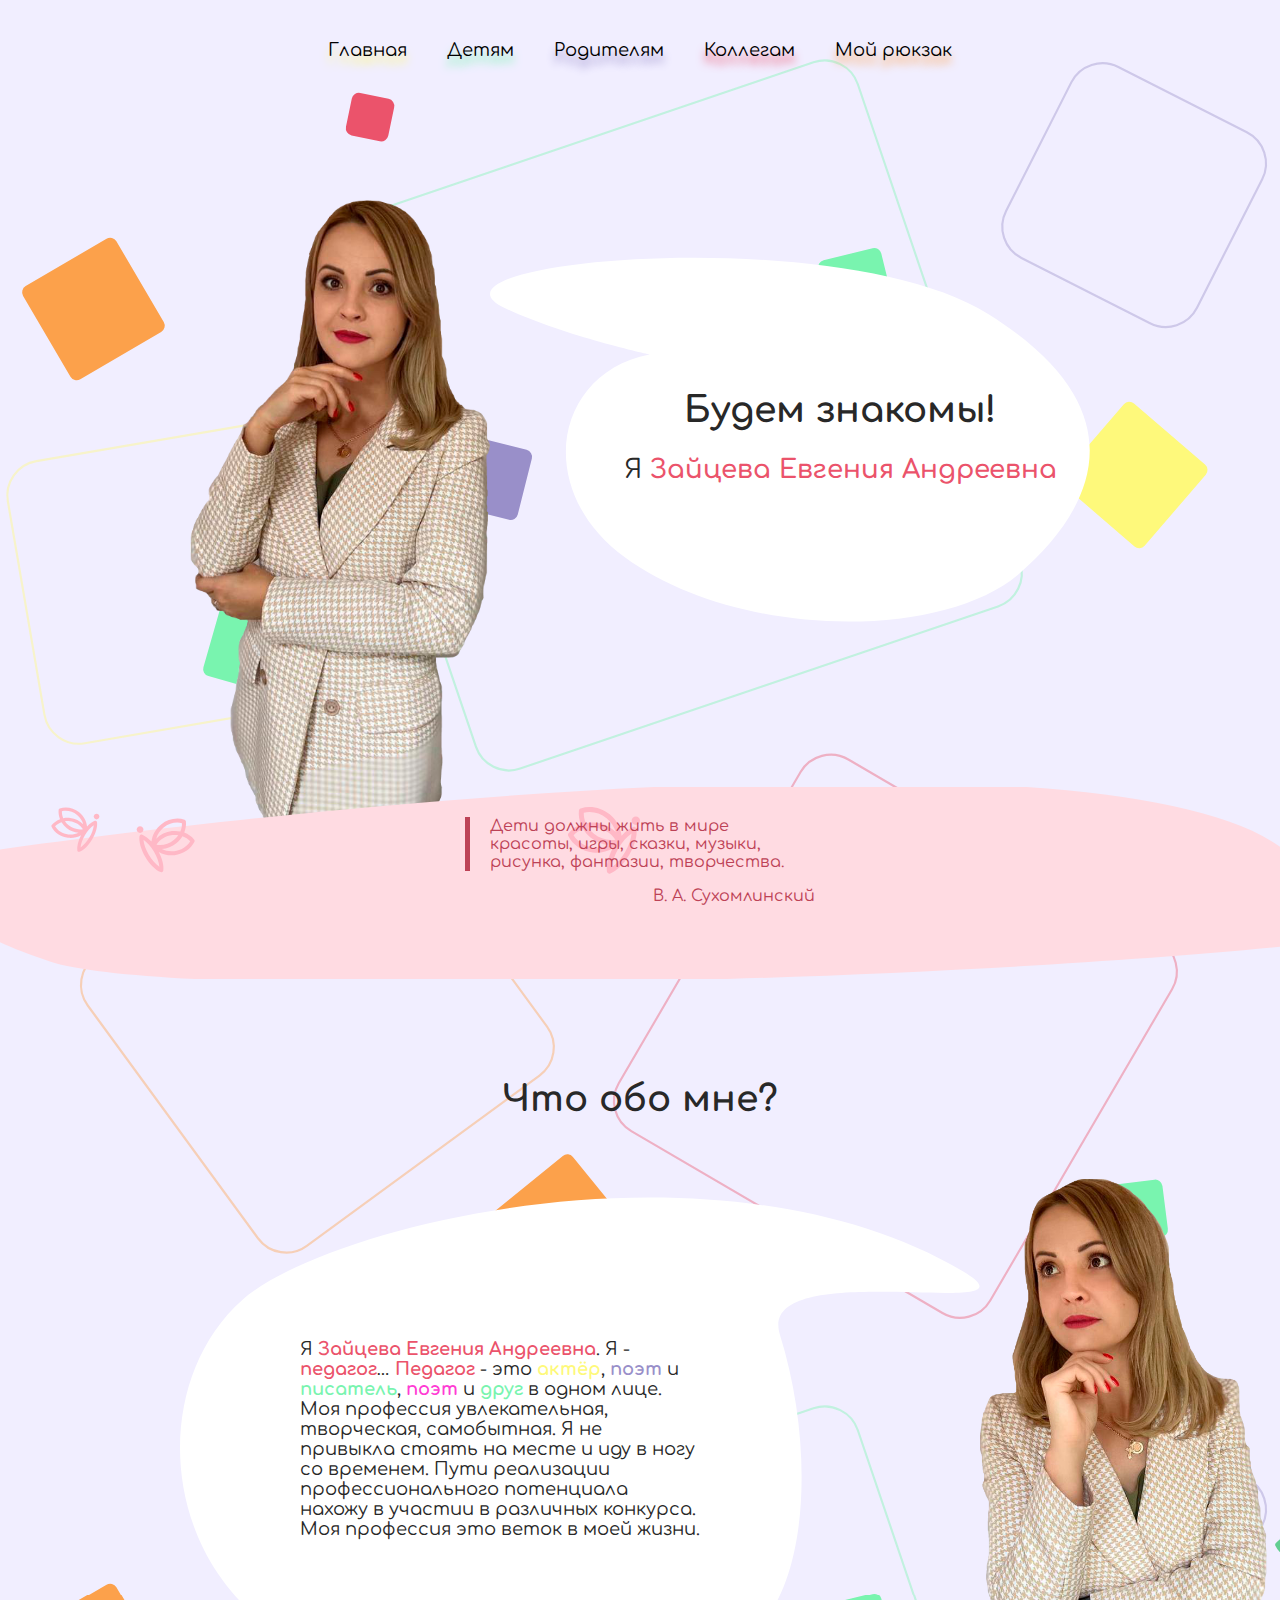
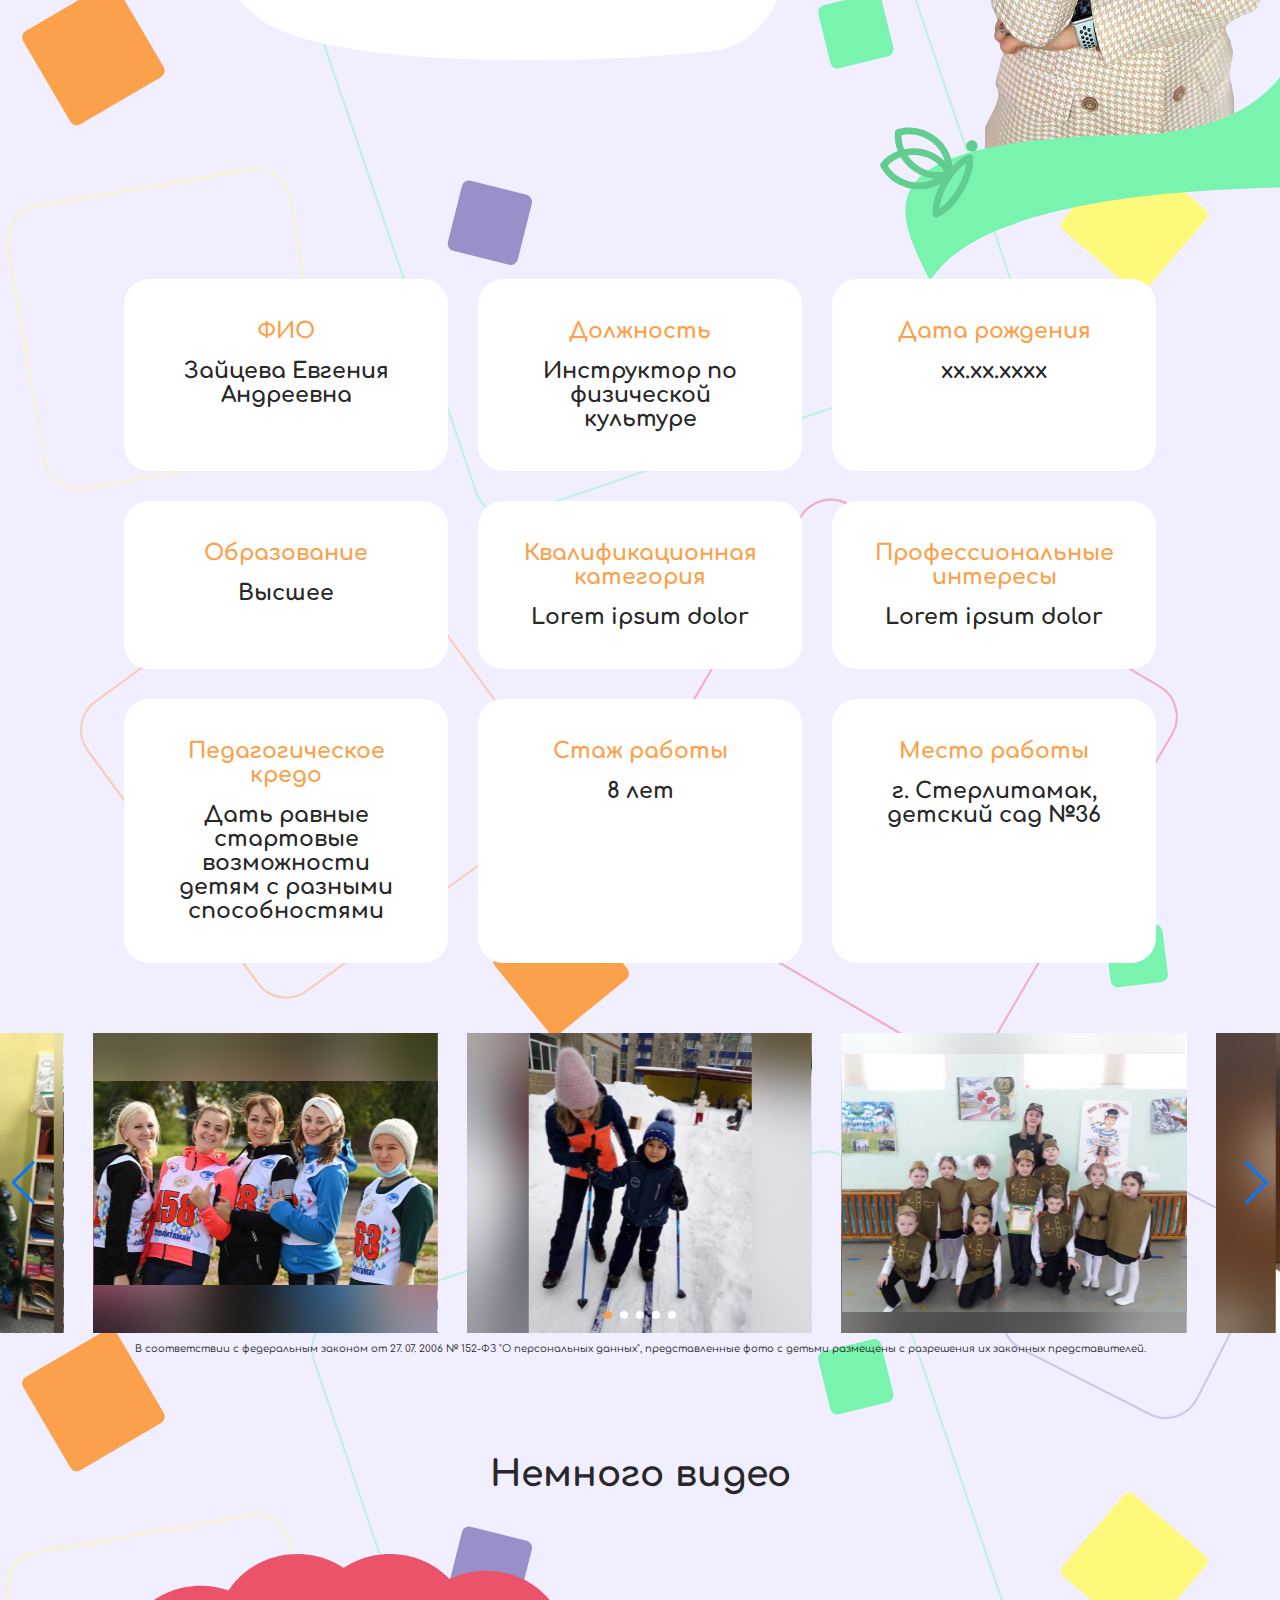
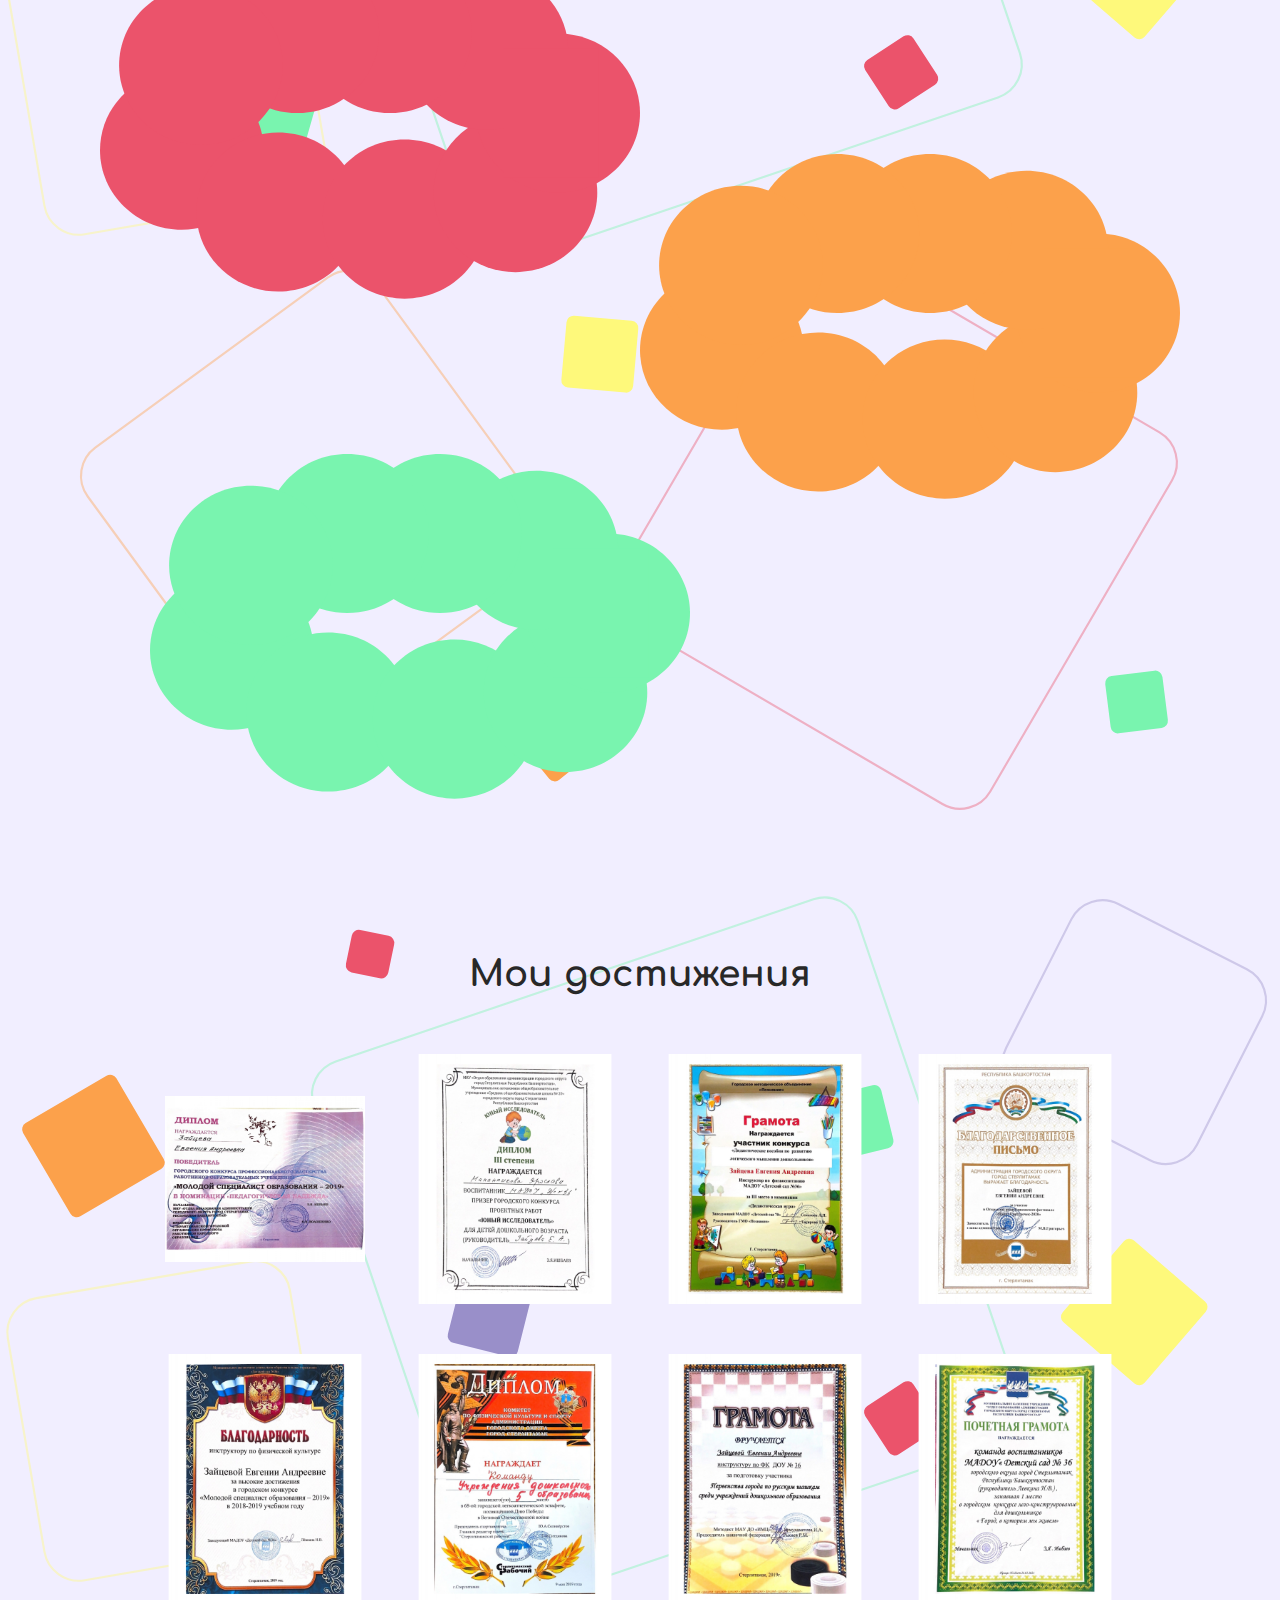
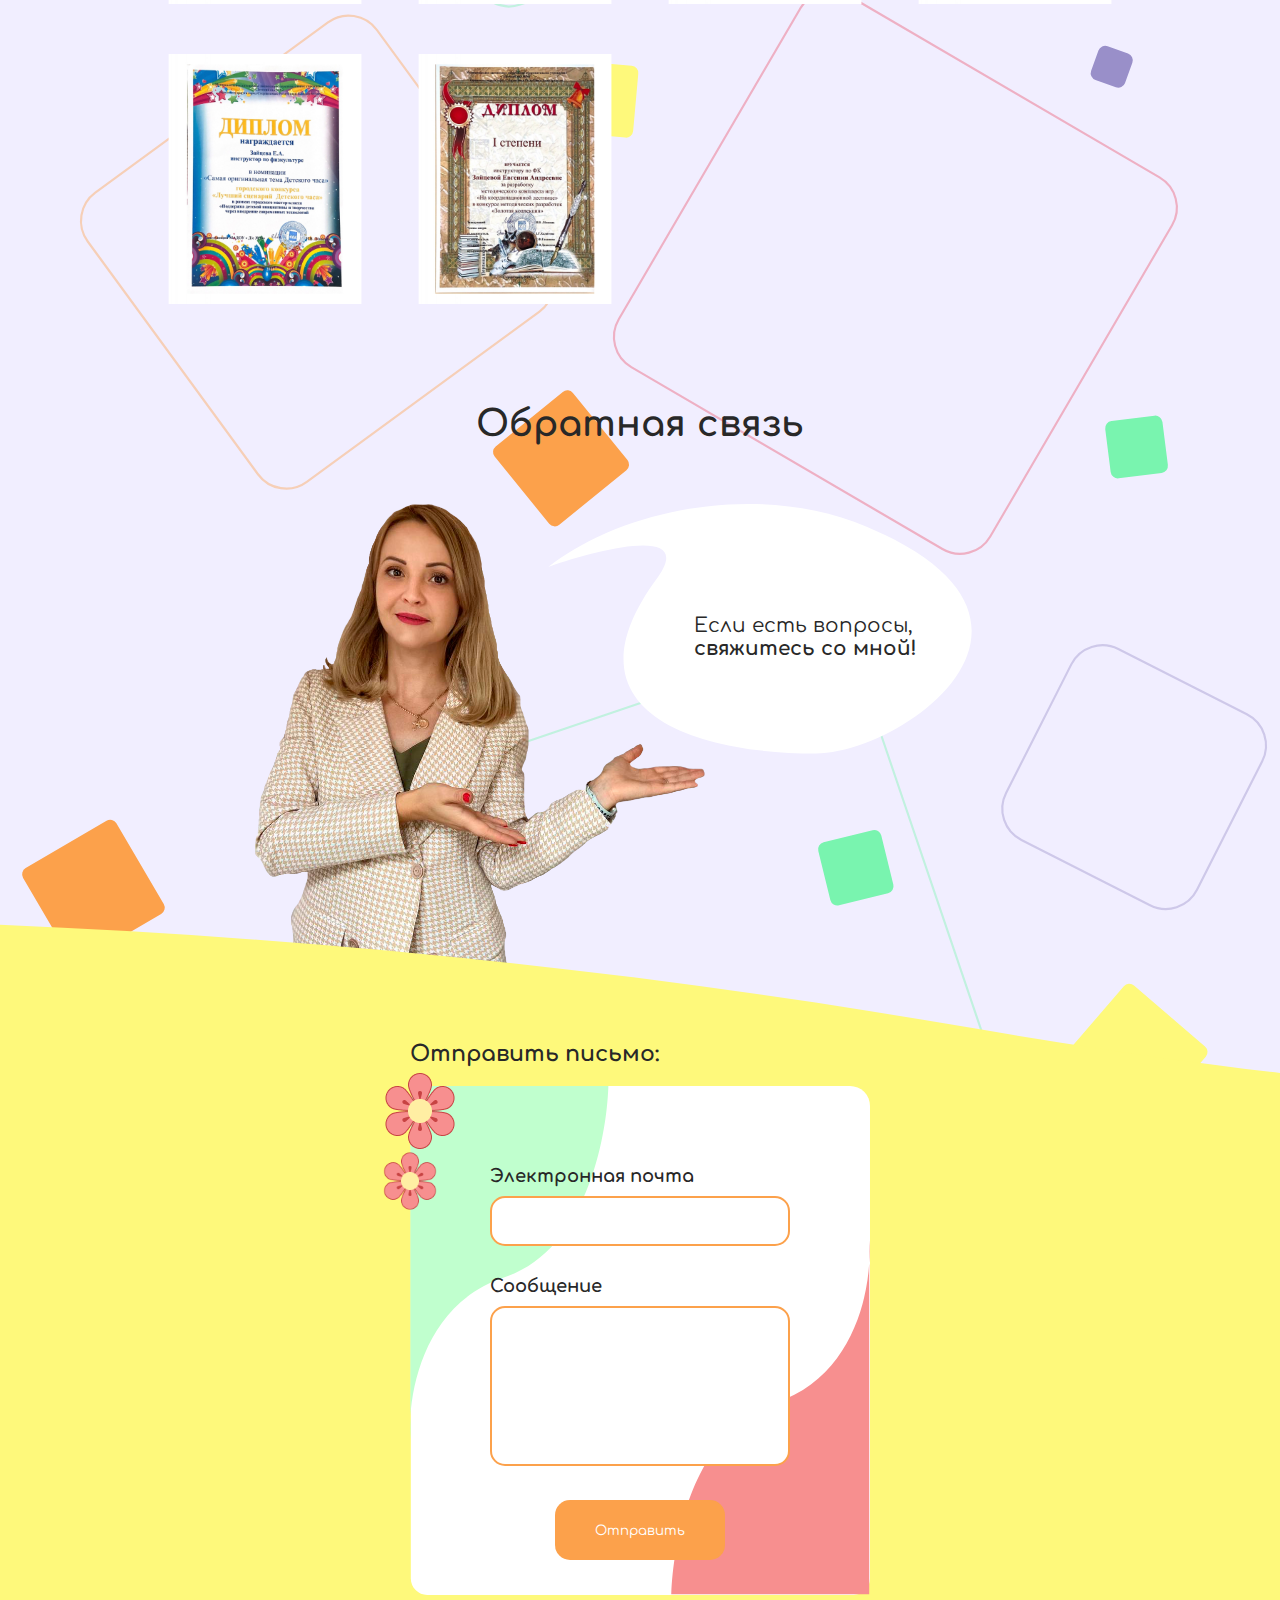
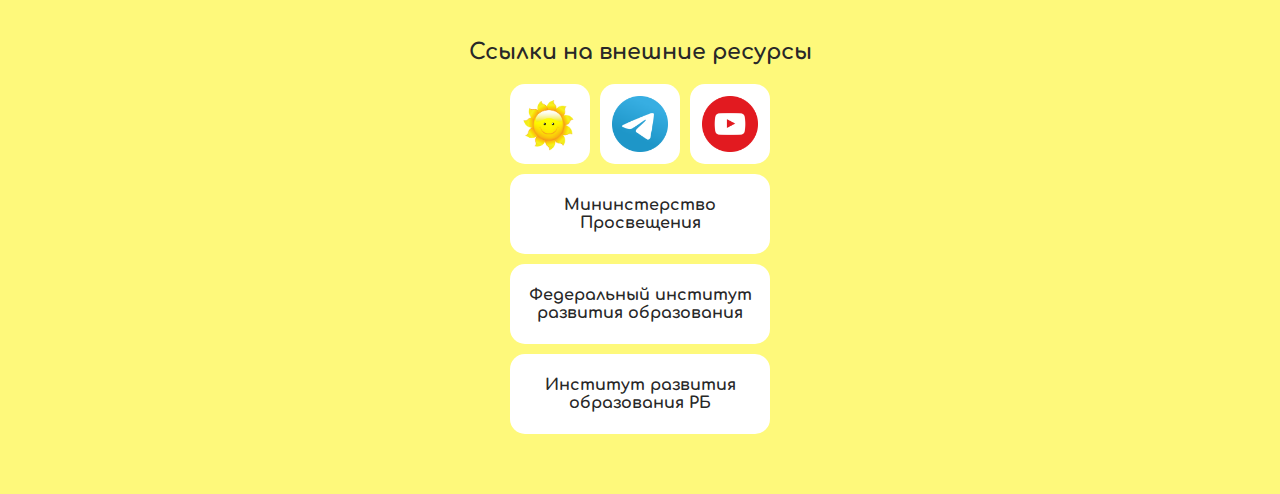
==== commit 9056e97d: "added responsibility for photo" ====
--- a/index.html
+++ b/index.html
@@ -161,6 +161,9 @@
             <div class="swiper-button-prev"></div>
             <div class="swiper-button-next"></div>
         </div>
+        <div class="responsib">
+            В соответствии с федеральным законом от 27. 07. 2006 № 152-ФЗ "О персональных данных", представленные фото с детьми размещены с разрешения их законных представителей.
+        </div>
     </section>
     <section class="video">
         <div class="container">
--- a/css/index.css
+++ b/css/index.css
@@ -234,6 +234,11 @@
     width: 25.37%;
     margin-right: 0;
 }
+.responsib {
+    font-size: 10px;
+    text-align: center;
+    margin-top: 10px;
+}
 .video__clouds {
     position: relative;
     height: 900px;
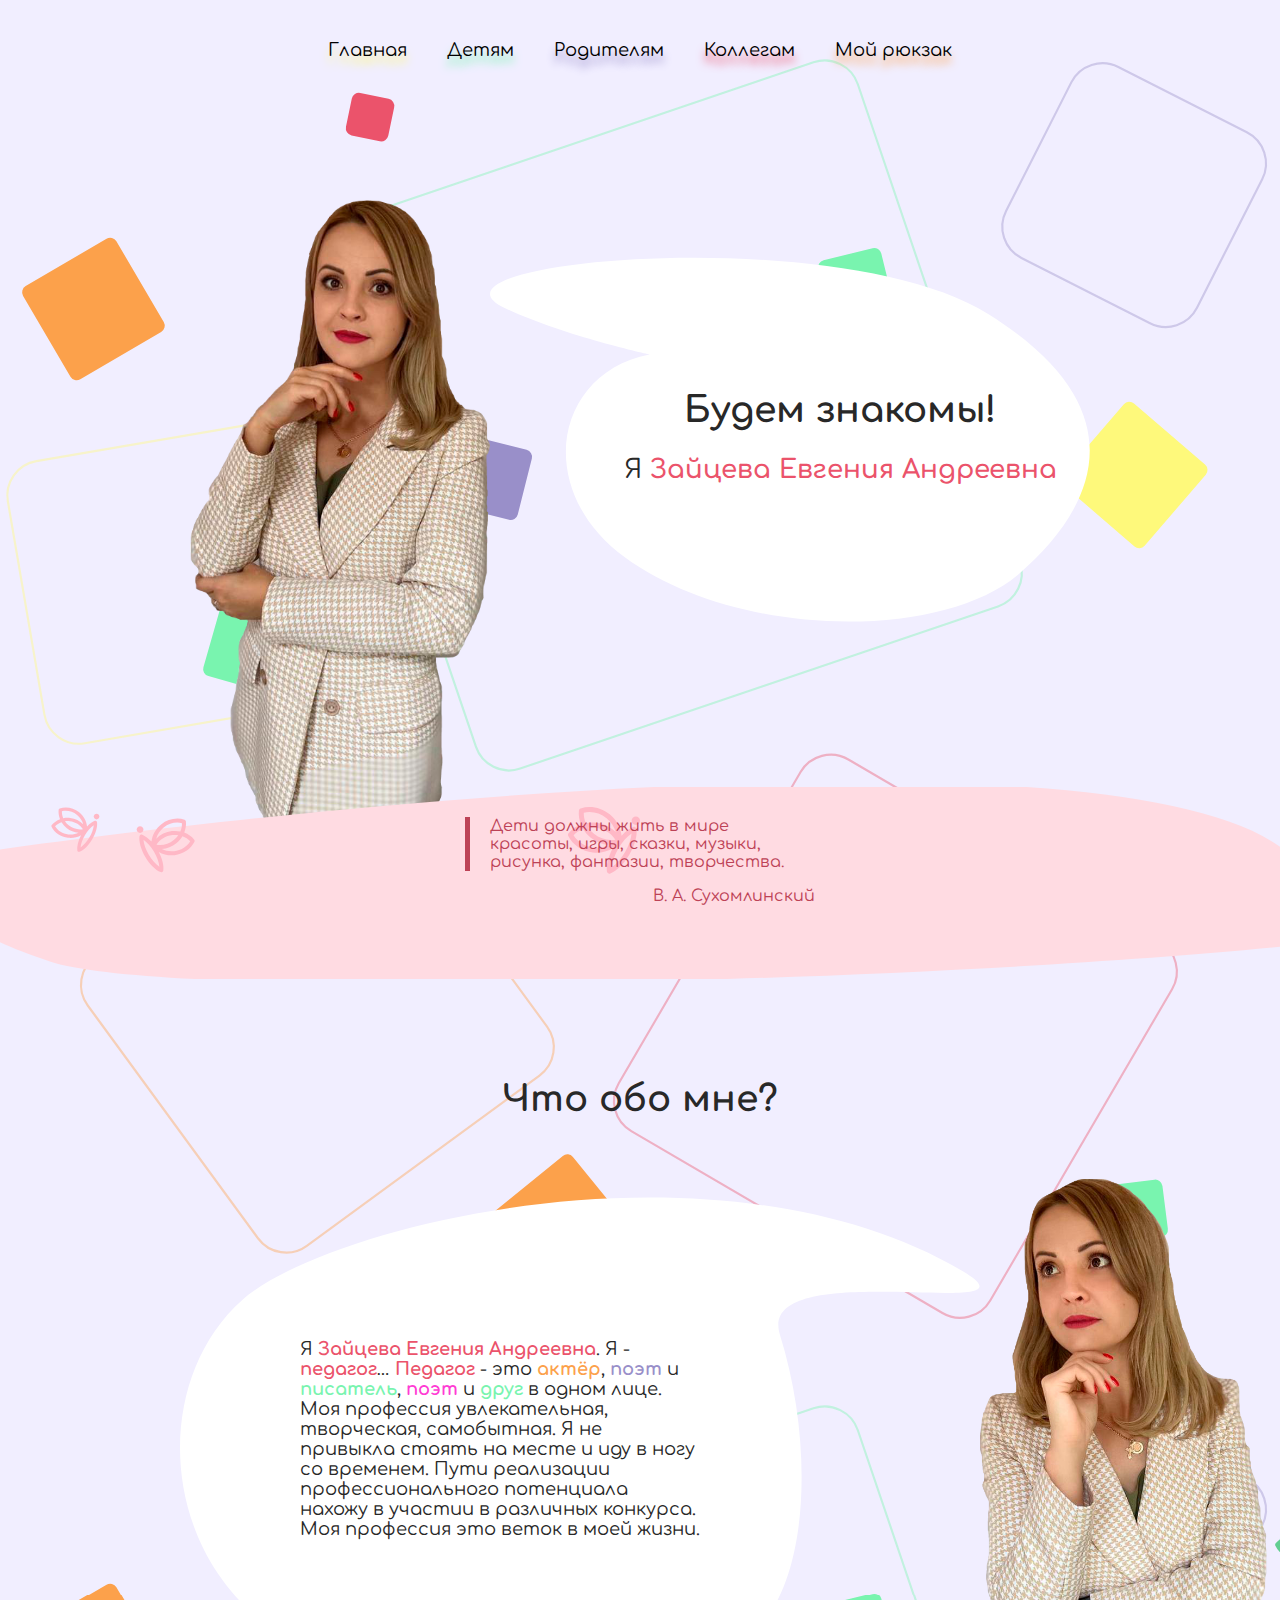
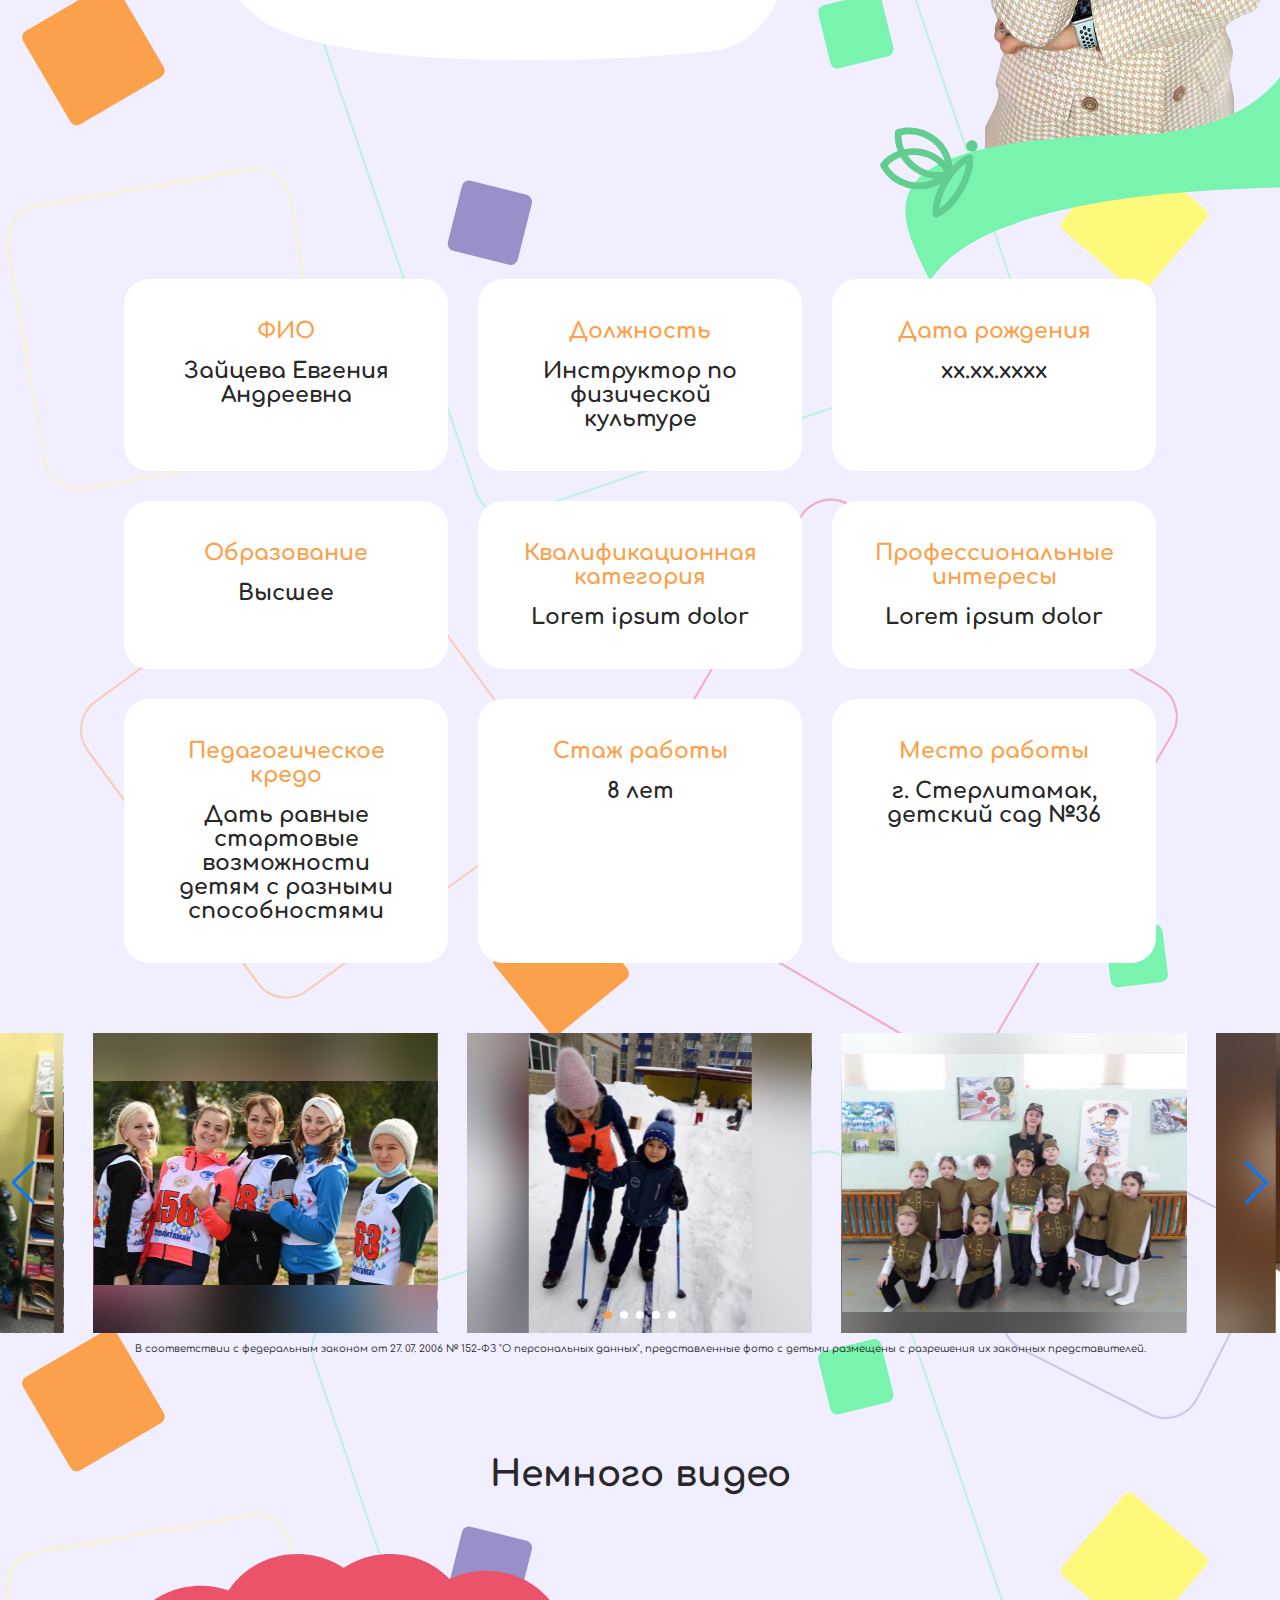
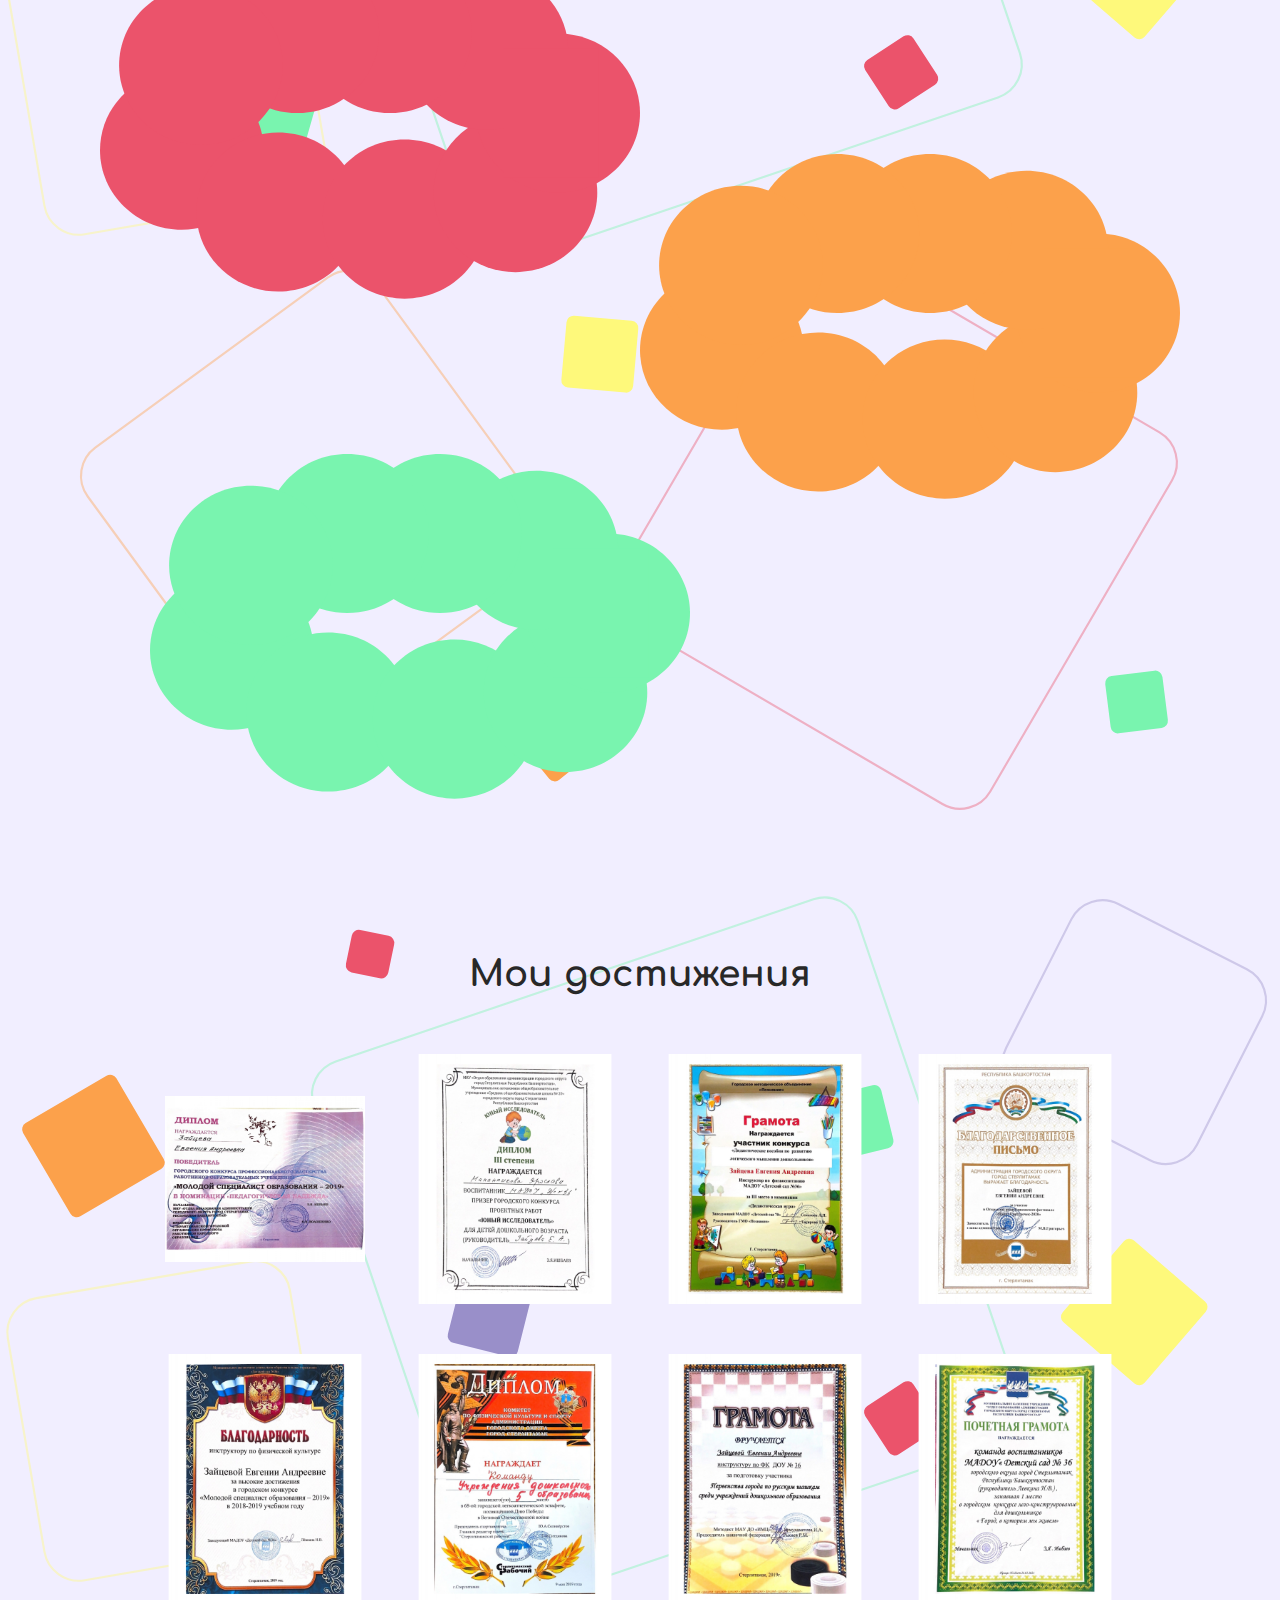
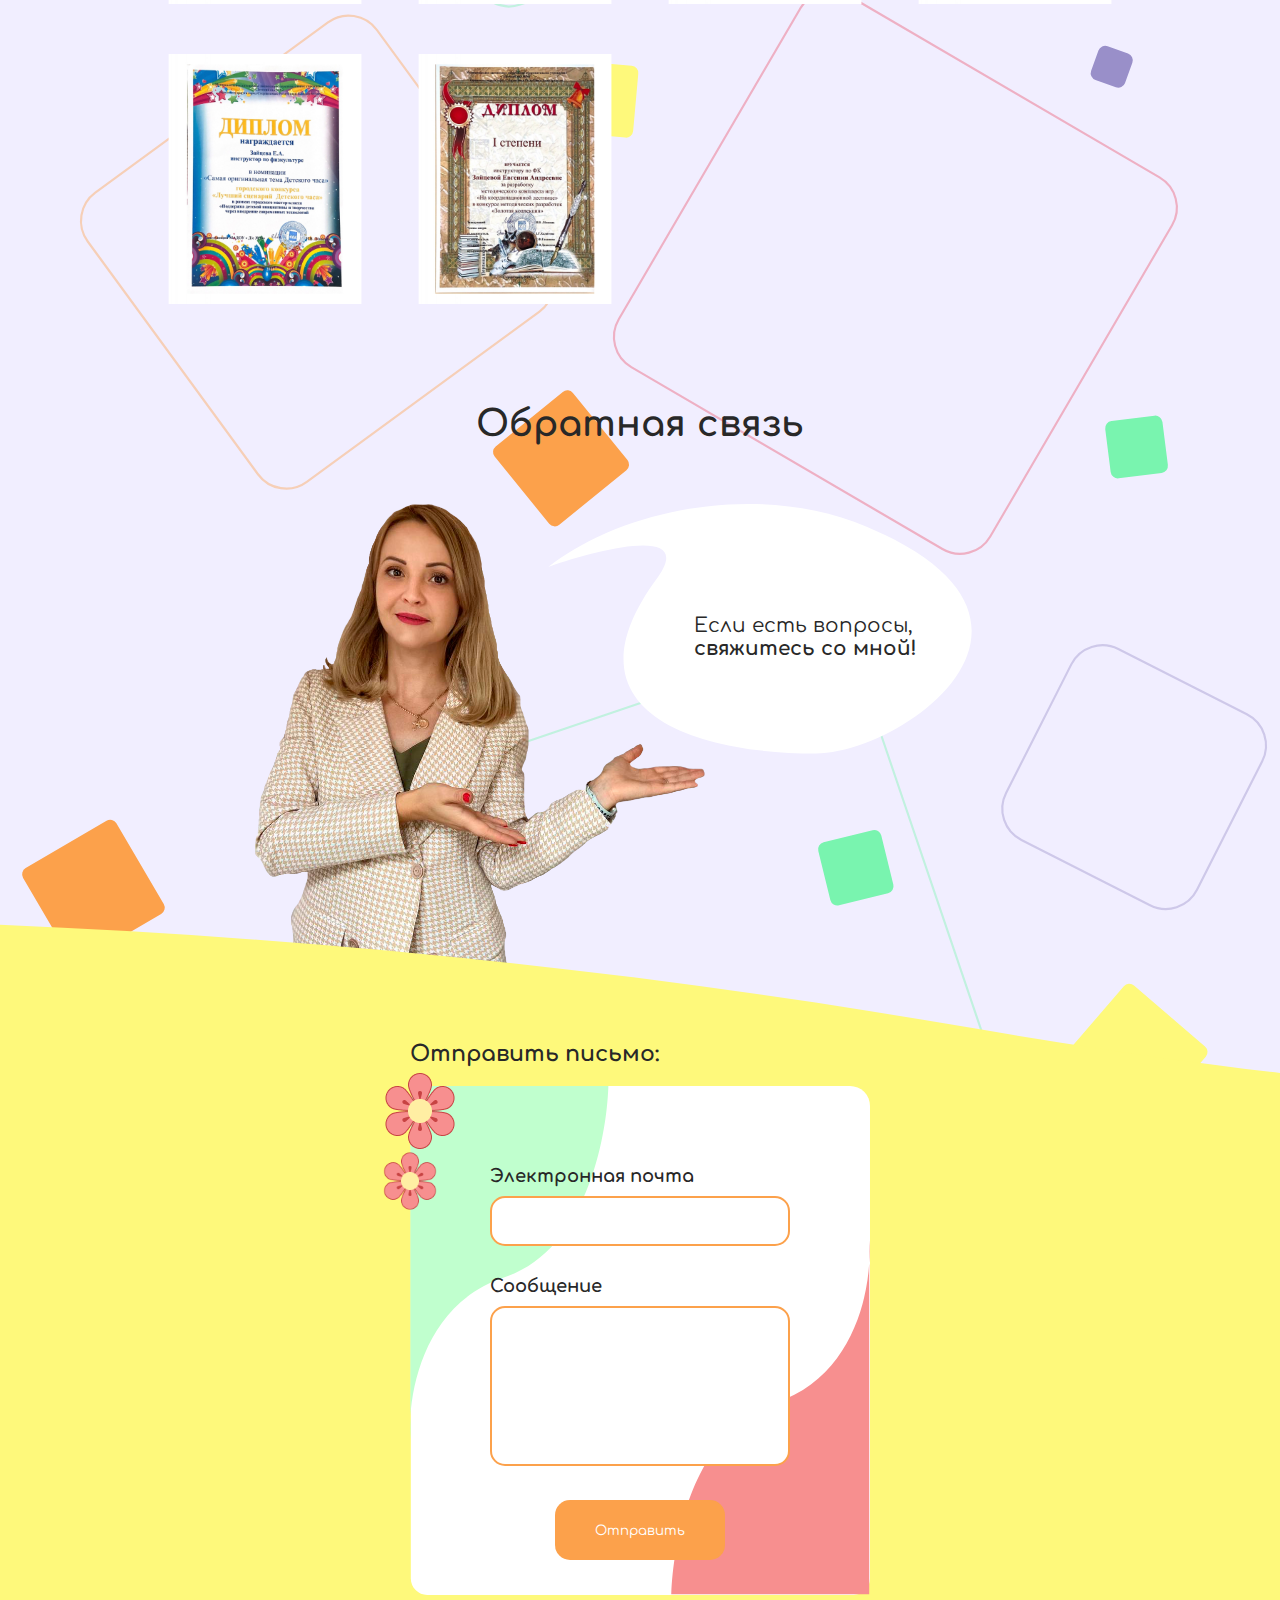
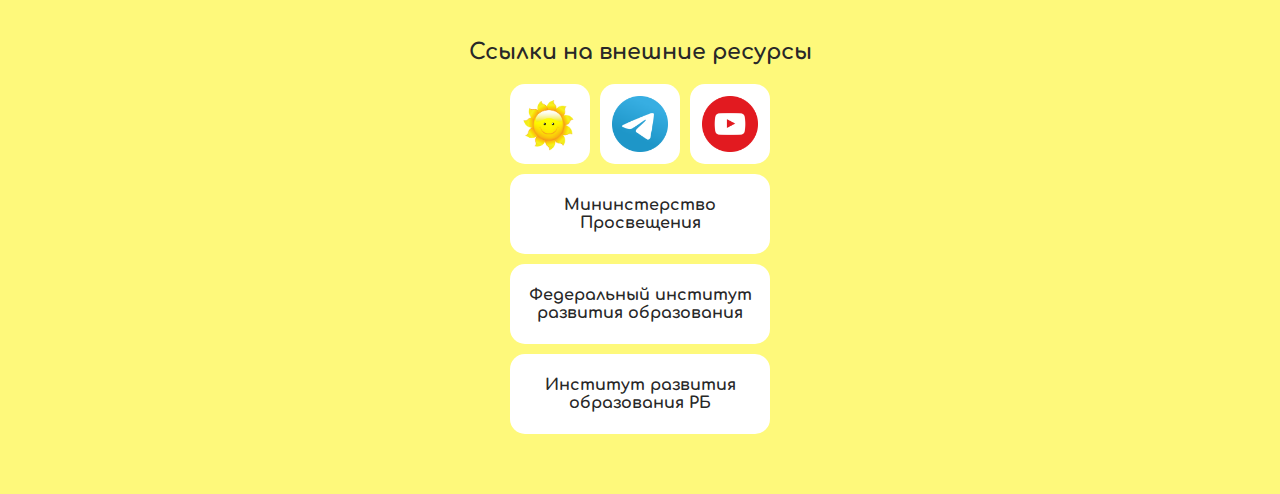
==== commit 415f6947: "kids play realize" ====
--- a/index.html
+++ b/index.html
@@ -69,7 +69,7 @@
             <div class="about-cloud-message">
                 <p class="about-cloud-message__text">Я <span class="fb red">Зайцева Евгения Андреевна</span>. Я -
                     <span class="fb red">педагог</span>… <span class="fb red">Педагог</span> - это <span
-                        class="fb yellow">актёр</span>, <span class="fb purple">поэт</span> и <span
+                        class="fb orange">актёр</span>, <span class="fb purple">поэт</span> и <span
                         class="fb green">писатель</span>, <span class="fb pink">поэт</span> и <span
                         class="fb green">друг</span> в одном лице. Моя профессия увлекательная, творческая,
                     самобытная. Я не привыкла стоять на месте и иду в ногу со временем. Пути реализации
@@ -396,7 +396,6 @@
                                     <div class="contact__icon fb">Институт&nbsp;развития образования РБ</div>
                                 </a>
                             </div>
-                            
                         </div>
                     </div>
                 </div>
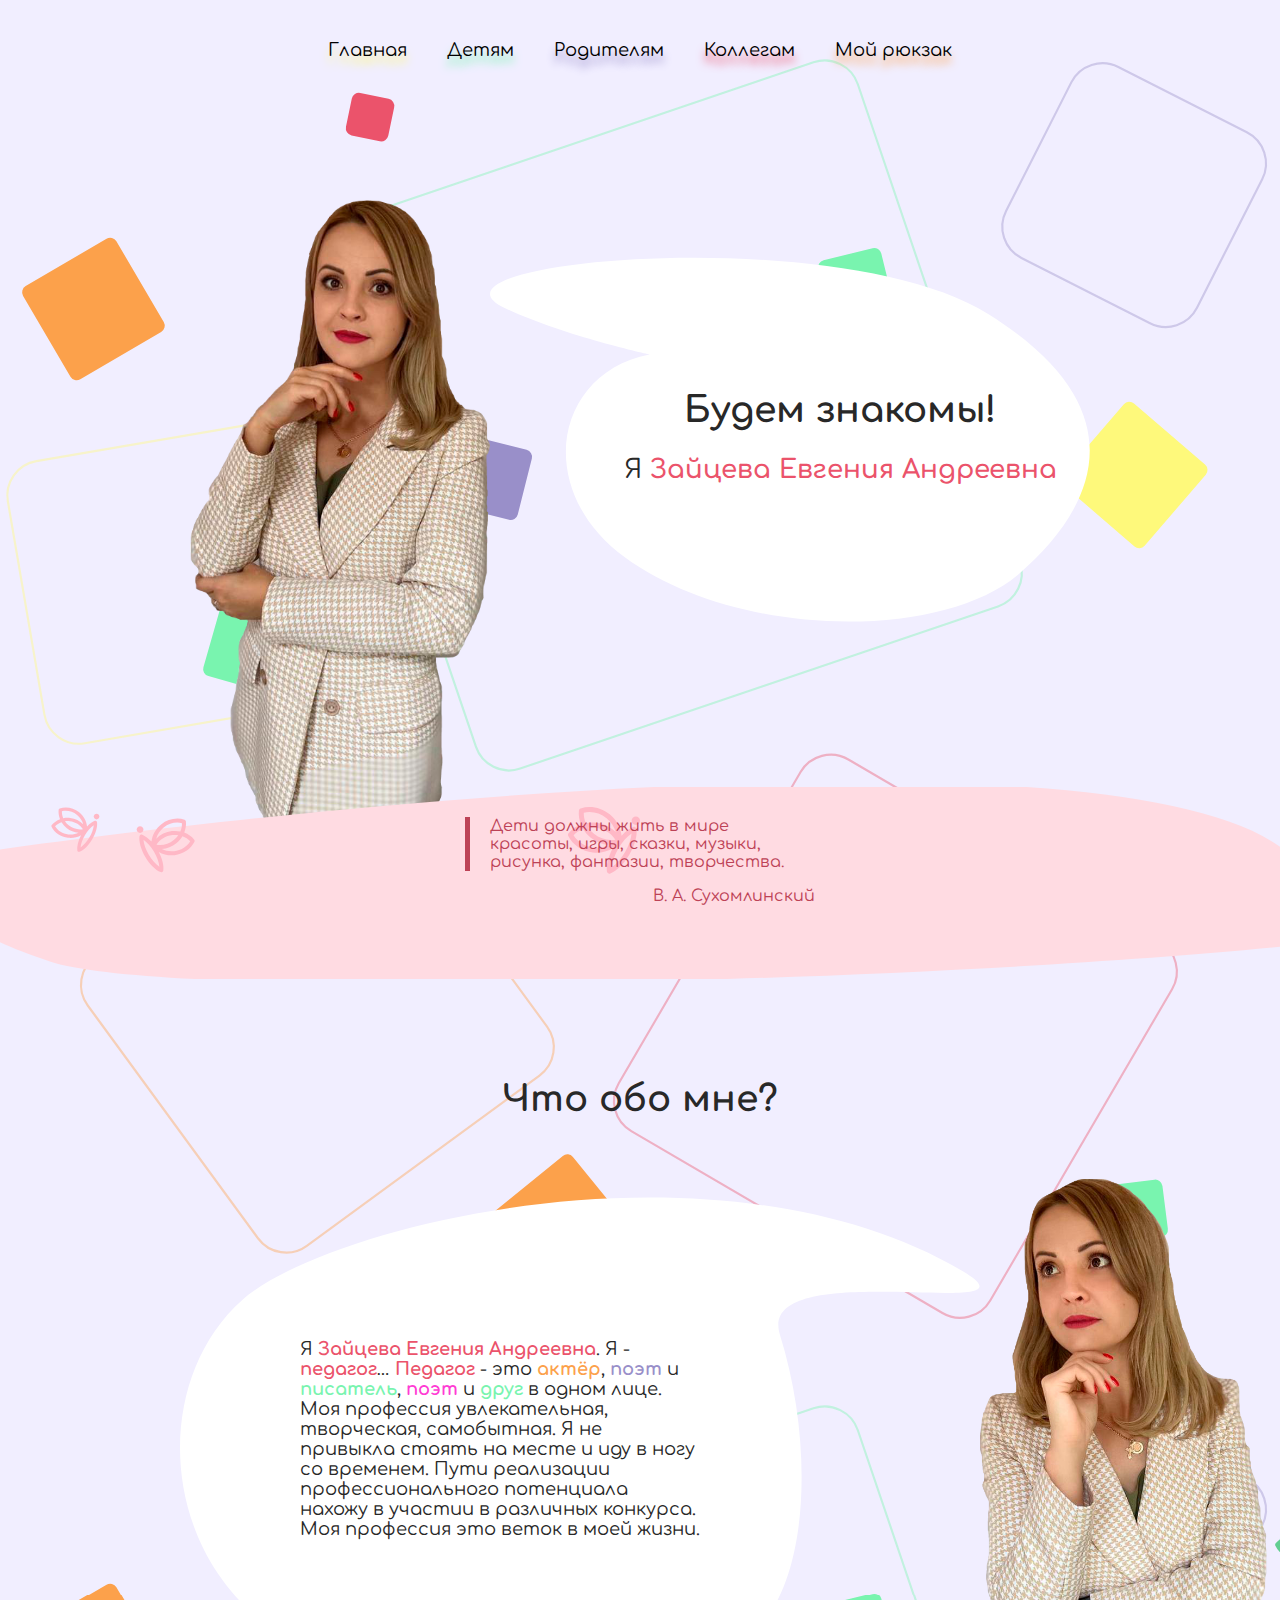
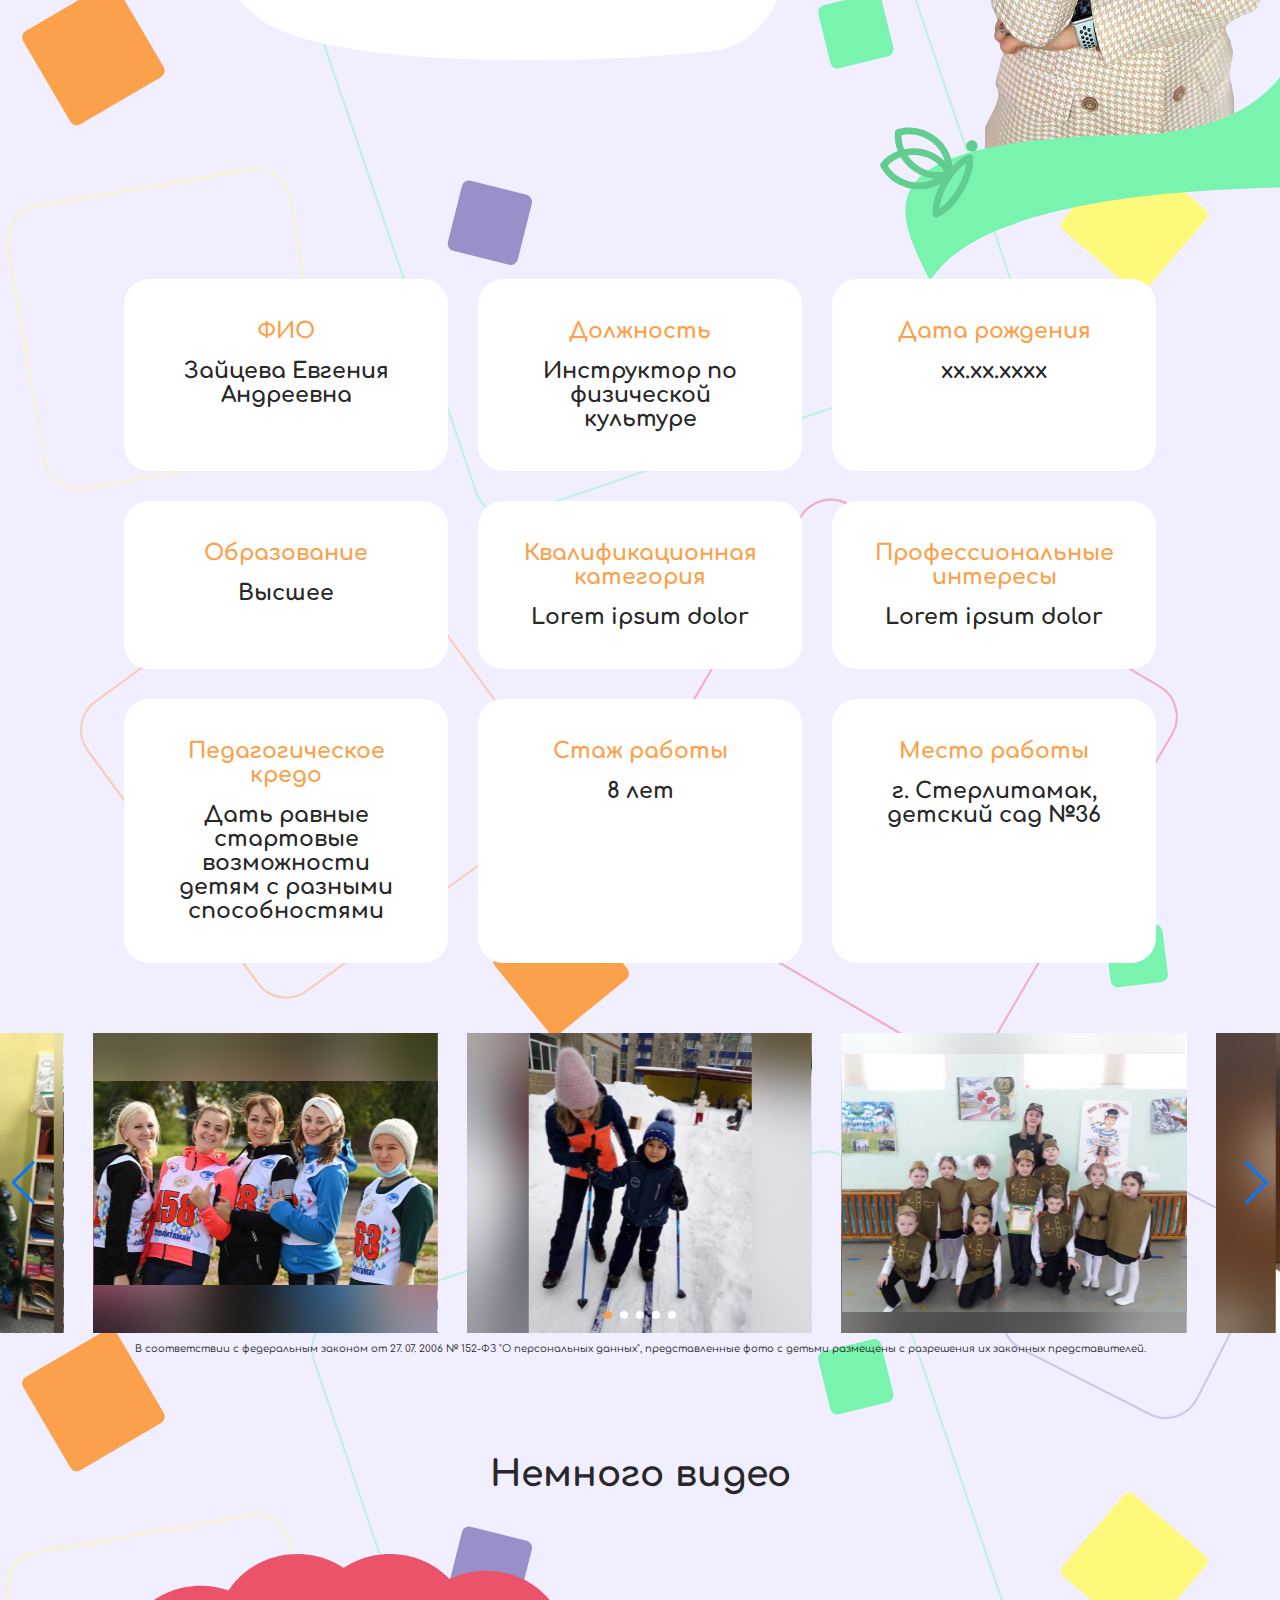
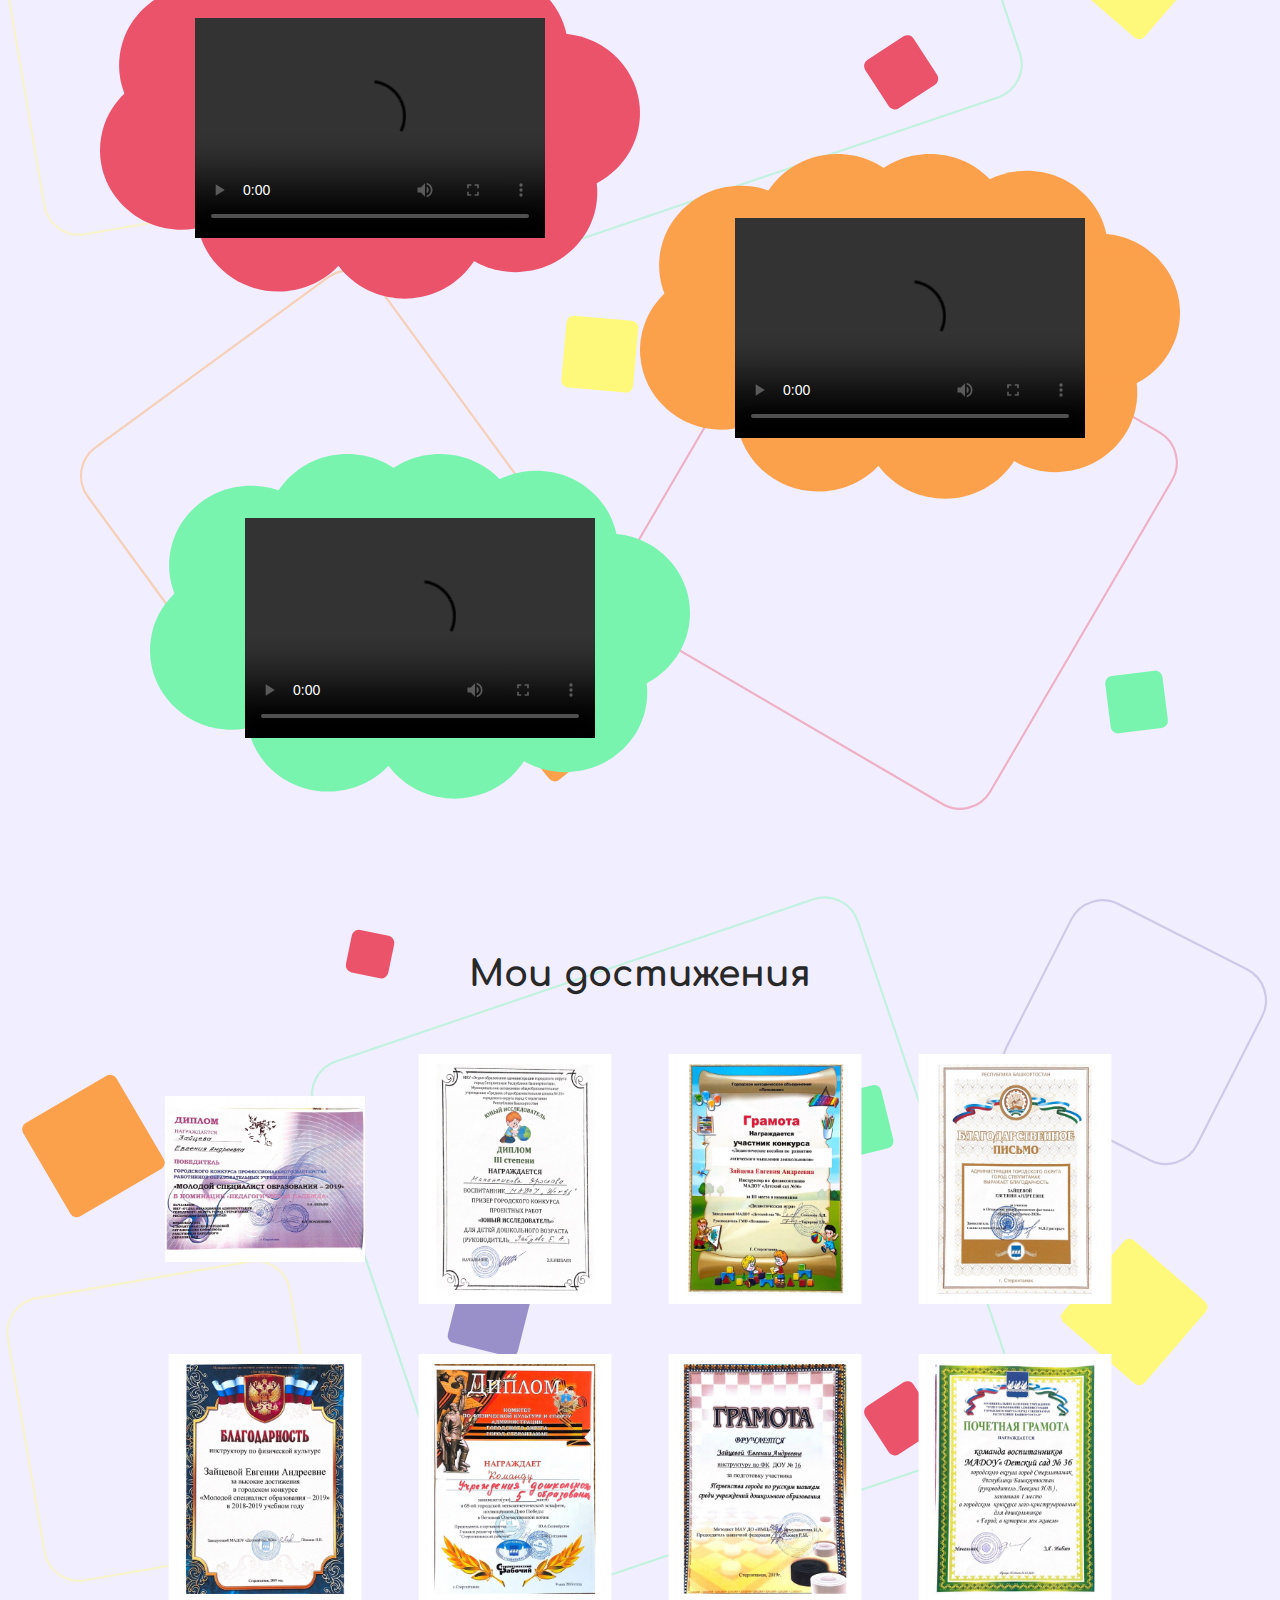
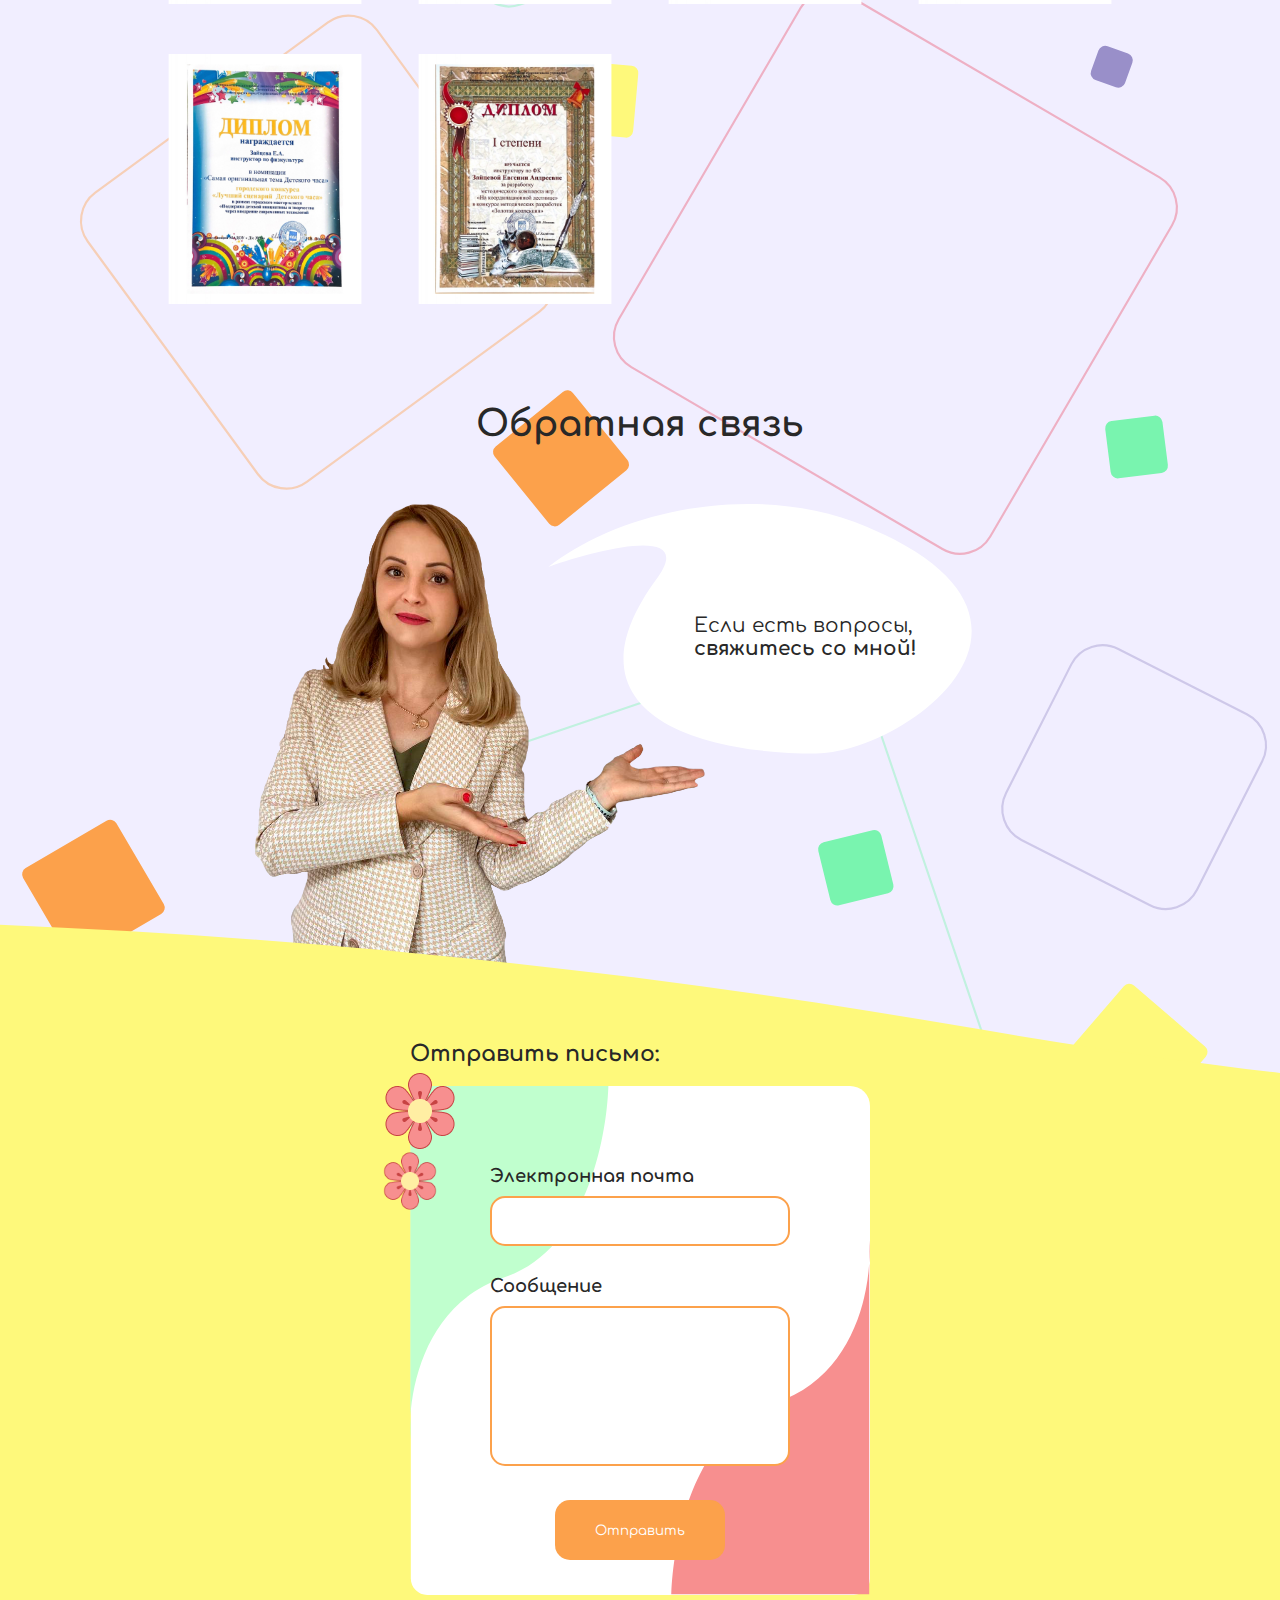
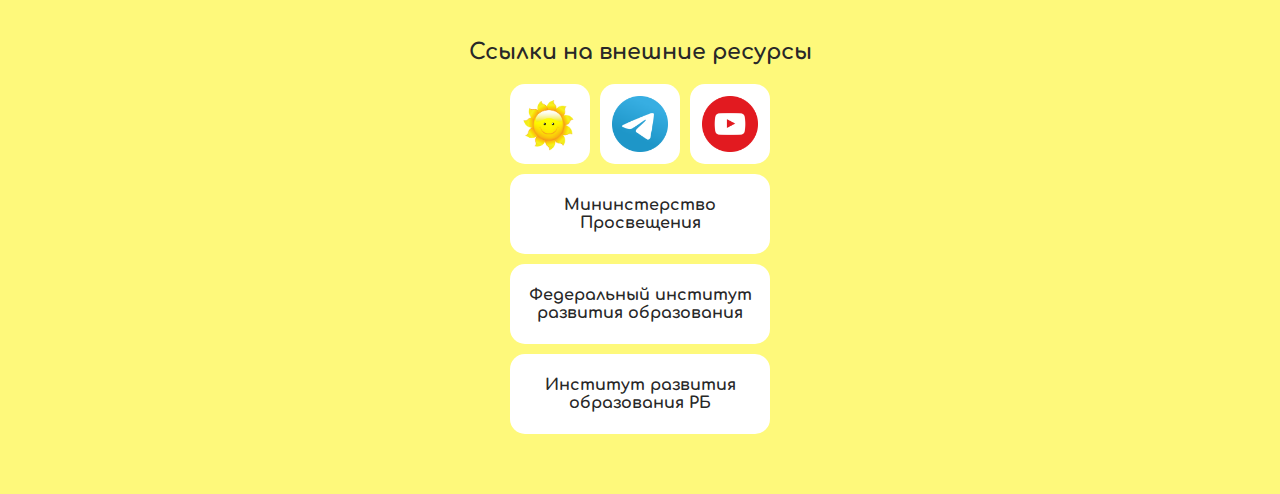
==== commit e554357b: "ready site v1.0.0" ====
--- a/index.html
+++ b/index.html
@@ -1,409 +1,403 @@
-<!DOCTYPE html>
-<html lang="en">
-
-<head>
-    <meta charset="UTF-8">
-    <meta http-equiv="X-UA-Compatible" content="IE=edge">
-    <meta name="viewport" content="width=device-width, initial-scale=1.0">
-    <link rel="stylesheet" href="https://cdn.jsdelivr.net/npm/swiper@8/swiper-bundle.min.css" />
-    <link rel="stylesheet" href="css/general.css">
-    <link rel="stylesheet" href="css/index.css">
-    <link rel="stylesheet" href="css/general-adaptive.css">
-    <link rel="stylesheet" href="css/index-adaptive.css">
-
-    <title>Главная</title>
-</head>
-
-<body style="overflow: visible;">
-    <div class="viewer">
-        <svg class="viewer__close" width="27" height="27" viewBox="0 0 27 27" fill="none" xmlns="http://www.w3.org/2000/svg">
-            <path d="M2.18627 24.8137L24.8137 2.18629M24.8137 24.8137L2.18627 2.18629" stroke="black" stroke-width="3" stroke-linecap="round"/>
-        </svg>
-            
-        <img src="" alt="" class="viewer__pict">
-    </div>
-    <header class="header">
-        <div class="container">
-            <div class="section__inner header__inner">
-                <nav class="nav">
-                    <a href="index.html" class="nav__link">Главная</a>
-                    <a href="kids.html" class="nav__link">Детям</a>
-                    <a href="parents.html" class="nav__link">Родителям</a>
-                    <a href="colleague.html" class="nav__link">Коллегам</a>
-                    <a href="mybag.html" class="nav__link">Мой рюкзак</a>
-                </nav>
-                <div class="burger-icon">
-                    <div class="burger-icon__line"></div>
-                </div>
-                    
-            </div>
-        </div>
-    </header>
-    <section class="welcome">
-        <div class="welcome__dialog">
-            <img src="img/Evgeniya-1.png" alt="" class="welcome__ze-1">
-            <div class="cloud-message">
-                <div class="cloud-message__message">
-                    <h2 class="cloud-message__title fb">Будем знакомы!</h2>
-                    <p class="cloud-message__text">Я <span class="red fsb">Зайцева Евгения Андреевна</span></p>
-                </div>
-                <svg class="cloud-message__cloud" width="600" height="400" viewBox="0 0 729 443" fill="none"
-                    xmlns="http://www.w3.org/2000/svg">
-                    <path
-                        d="M605.801 68.6036C425.8 -44.3965 -103.2 3.47088 17.8004 61.1035C88.1338 94.6035 193.801 117.603 193.801 117.603C78.8008 139.603 51.4628 281.722 163.801 364.103C298.801 463.103 548.424 465.906 643.301 383.603C726.301 311.603 799.382 190.129 605.801 68.6036Z"
-                        fill="white" />
-                </svg>
-            </div>
-        </div>
-        <div class="cloud-pink">
-            <div class="citata">
-                <div class="citata__text">Дети должны жить в мире красоты, игры, сказки, музыки, рисунка, фантазии,
-                    творчества.</div>
-                <div class="citata__author">В. А. Сухомлинский</div>
-            </div>
-        </div>
-    </section>
-    <section class="about">
-        <h2 class="title">Что обо мне?</h2>
-        <div class="about__dialog">
-            <div class="about-cloud-message">
-                <p class="about-cloud-message__text">Я <span class="fb red">Зайцева Евгения Андреевна</span>. Я -
-                    <span class="fb red">педагог</span>… <span class="fb red">Педагог</span> - это <span
-                        class="fb orange">актёр</span>, <span class="fb purple">поэт</span> и <span
-                        class="fb green">писатель</span>, <span class="fb pink">поэт</span> и <span
-                        class="fb green">друг</span> в одном лице. Моя профессия увлекательная, творческая,
-                    самобытная. Я не привыкла стоять на месте и иду в ногу со временем. Пути реализации
-                    профессионального потенциала нахожу в участии в различных конкурса. Моя профессия это веток в моей
-                    жизни.
-                </p>
-                <svg class="about-cloud-message__cloud" width="800" height="500" viewBox="0 0 1063 615" fill="none"
-                    xmlns="http://www.w3.org/2000/svg">
-                    <path
-                        d="M1039.64 97.6117C717.868 -91.6123 196.142 35.1116 82.7708 135.98C-32.9865 238.972 -27.9472 447.75 101.8 556.718C188.785 629.772 561.94 619.617 708.142 602.612C830.657 588.361 852.642 360.112 797.142 182.112C763.156 73.1117 1159.83 168.29 1039.64 97.6117Z"
-                        fill="white" />
-                </svg>
-            </div>
-            <div class="about__ze-2">
-                <img src="img/Evgeniya-2.png" alt="" class="about__evgeniya-pict">
-                <div class="about__cloud">
-                </div>
-            </div>
-        </div>
-        <div class="container">
-            <div class="about__cards">
-                <div class="about-card">
-                    <h3 class="about-card__title">ФИО</h3>
-                    <div class="about-card__info">Зайцева Евгения Андреевна</div>
-                </div>
-                <div class="about-card">
-                    <h3 class="about-card__title">Должность</h3>
-                    <div class="about-card__info">Инструктор по физической культуре</div>
-                </div>
-                <div class="about-card">
-                    <h3 class="about-card__title">Дата рождения</h3>
-                    <div class="about-card__info">xx.xx.xxxx</div>
-                </div>
-                <div class="about-card">
-                    <h3 class="about-card__title">Образование</h3>
-                    <div class="about-card__info">Высшее</div>
-                </div>
-                <div class="about-card">
-                    <h3 class="about-card__title">Квалификационная категория</h3>
-                    <div class="about-card__info">Lorem ipsum dolor</div>
-                </div>
-                <div class="about-card">
-                    <h3 class="about-card__title">Профессиональные интересы</h3>
-                    <div class="about-card__info">Lorem ipsum dolor</div>
-                </div>
-                <div class="about-card">
-                    <h3 class="about-card__title">Педагогическое кредо</h3>
-                    <div class="about-card__info">Дать равные стартовые возможности детям с разными способностями</div>
-                </div>
-                <div class="about-card">
-                    <h3 class="about-card__title">Стаж работы</h3>
-                    <div class="about-card__info">8 лет</div>
-                </div>
-                <div class="about-card">
-                    <h3 class="about-card__title">Место работы</h3>
-                    <div class="about-card__info">г. Стерлитамак, детский сад №36</div>
-                </div>
-            </div>
-        </div>
-        <div class="swiper">
-            <div class="swiper-wrapper">
-                <div style="background: url('img/photos/1.jpg') center / cover no-repeat" class="swiper-slide">
-                    <div class="media about__media">
-                        <img src="img/photos/1.jpg" alt="" class="media__pict about__pict viewer__accept">
-                    </div>
-                </div>
-                <div style="background: url('img/photos/2.jpg') center / cover no-repeat" class="swiper-slide">
-                    <div class="media about__media">
-                        <img src="img/photos/2.jpg" alt="" class="media__pict about__pict viewer__accept">
-                    </div>
-                </div>
-                <div style="background: url('img/photos/3.jpg') center / cover no-repeat" class="swiper-slide">
-                    <div class="media about__media">
-                        <img src="img/photos/3.jpg" alt="" class="media__pict about__pict viewer__accept">
-                    </div>
-                </div>
-                <div style="background: url('img/photos/4.jpg') center / cover no-repeat" class="swiper-slide">
-                    <div class="media about__media">
-                        <img src="img/photos/4.jpg" alt="" class="media__pict about__pict viewer__accept">
-                    </div>
-                </div>
-                <div style="background: url('img/photos/5.jpg') center / cover no-repeat" class="swiper-slide">
-                    <div class="media about__media">
-                        <img src="img/photos/5.jpg" alt="" class="media__pict about__pict viewer__accept">
-                    </div>
-                </div>
-            </div>
-            <div class="swiper-pagination"></div>
-            <div class="swiper-button-prev"></div>
-            <div class="swiper-button-next"></div>
-        </div>
-        <div class="responsib">
-            В соответствии с федеральным законом от 27. 07. 2006 № 152-ФЗ "О персональных данных", представленные фото с детьми размещены с разрешения их законных представителей.
-        </div>
-    </section>
-    <section class="video">
-        <div class="container">
-            <div class="section__inner video__inner">
-                <h2 class="title">Немного видео</h2>
-                <div class="video__clouds">
-                    <div class="video-cloud video-cloud_1">
-                        <iframe class="video-cloud__video" width="560" height="315" src="https://www.youtube.com/embed/GqYI4biCoOo" title="YouTube video player" frameborder="0" allow="accelerometer; autoplay; clipboard-write; encrypted-media; gyroscope; picture-in-picture" allowfullscreen></iframe>
-                        <svg class="video-cloud__cloud" viewBox="0 0 810 517" fill="none"
-                            xmlns="http://www.w3.org/2000/svg">
-                            <path
-                                d="M245.455 294.292C245.455 360.184 190.508 413.6 122.727 413.6C54.9469 413.6 0 360.184 0 294.292C0 228.4 54.9469 174.985 122.727 174.985C190.508 174.985 245.455 228.4 245.455 294.292Z"
-                                fill="#EB536B" />
-                            <path
-                                d="M390 387.087C390 452.979 335.053 506.395 267.273 506.395C199.492 506.395 144.545 452.979 144.545 387.087C144.545 321.195 199.492 267.779 267.273 267.779C335.053 267.779 390 321.195 390 387.087Z"
-                                fill="#EB536B" />
-                            <path
-                                d="M579.545 397.692C579.545 463.584 524.599 517 456.818 517C389.038 517 334.091 463.584 334.091 397.692C334.091 331.801 389.038 278.385 456.818 278.385C524.599 278.385 579.545 331.801 579.545 397.692Z"
-                                fill="#EB536B" />
-                            <path
-                                d="M745.909 357.923C745.909 423.815 690.962 477.231 623.182 477.231C555.401 477.231 500.455 423.815 500.455 357.923C500.455 292.031 555.401 238.615 623.182 238.615C690.962 238.615 745.909 292.031 745.909 357.923Z"
-                                fill="#EB536B" />
-                            <path
-                                d="M810 238.615C810 304.507 755.053 357.923 687.273 357.923C619.492 357.923 564.545 304.507 564.545 238.615C564.545 172.724 619.492 119.308 687.273 119.308C755.053 119.308 810 172.724 810 238.615Z"
-                                fill="#EB536B" />
-                            <path
-                                d="M702.273 144.495C702.273 210.387 647.326 263.803 579.545 263.803C511.765 263.803 456.818 210.387 456.818 144.495C456.818 78.6031 511.765 25.1872 579.545 25.1872C647.326 25.1872 702.273 78.6031 702.273 144.495Z"
-                                fill="#EB536B" />
-                            <path
-                                d="M557.727 119.308C557.727 185.2 502.78 238.615 435 238.615C367.22 238.615 312.273 185.2 312.273 119.308C312.273 53.4159 367.22 0 435 0C502.78 0 557.727 53.4159 557.727 119.308Z"
-                                fill="#EB536B" />
-                            <path
-                                d="M418.636 119.308C418.636 185.2 363.689 238.615 295.909 238.615C228.129 238.615 173.182 185.2 173.182 119.308C173.182 53.4159 228.129 0 295.909 0C363.689 0 418.636 53.4159 418.636 119.308Z"
-                                fill="#EB536B" />
-                            <path
-                                d="M274.091 167.031C274.091 232.923 219.144 286.338 151.364 286.338C83.5832 286.338 28.6364 232.923 28.6364 167.031C28.6364 101.139 83.5832 47.7231 151.364 47.7231C219.144 47.7231 274.091 101.139 274.091 167.031Z"
-                                fill="#EB536B" />
-                            <path d="M141.818 141.844H605.455V335.387h141.818V141.844Z" fill="#EB536B" />
-                        </svg>
-                    </div>
-                    <div class="video-cloud video-cloud_2">
-                        <iframe class="video-cloud__video" src="https://www.youtube.com/embed/NJhUW24hVrE"
-                            title="YouTube video player" frameborder="0"
-                            allow="accelerometer; autoplay; clipboard-write; encrypted-media; gyroscope; picture-in-picture"
-                            allowfullscreen></iframe>
-                        <svg class="video-cloud__cloud" viewBox="0 0 810 517" fill="none"
-                            xmlns="http://www.w3.org/2000/svg">
-                            <path
-                                d="M245.455 294.292C245.455 360.184 190.508 413.6 122.727 413.6C54.9469 413.6 0 360.184 0 294.292C0 228.4 54.9469 174.985 122.727 174.985C190.508 174.985 245.455 228.4 245.455 294.292Z"
-                                fill="#FCA14B" />
-                            <path
-                                d="M390 387.087C390 452.979 335.053 506.395 267.273 506.395C199.492 506.395 144.545 452.979 144.545 387.087C144.545 321.195 199.492 267.779 267.273 267.779C335.053 267.779 390 321.195 390 387.087Z"
-                                fill="#FCA14B" />
-                            <path
-                                d="M579.545 397.692C579.545 463.584 524.599 517 456.818 517C389.038 517 334.091 463.584 334.091 397.692C334.091 331.801 389.038 278.385 456.818 278.385C524.599 278.385 579.545 331.801 579.545 397.692Z"
-                                fill="#FCA14B" />
-                            <path
-                                d="M745.909 357.923C745.909 423.815 690.962 477.231 623.182 477.231C555.401 477.231 500.455 423.815 500.455 357.923C500.455 292.031 555.401 238.615 623.182 238.615C690.962 238.615 745.909 292.031 745.909 357.923Z"
-                                fill="#FCA14B" />
-                            <path
-                                d="M810 238.615C810 304.507 755.053 357.923 687.273 357.923C619.492 357.923 564.545 304.507 564.545 238.615C564.545 172.724 619.492 119.308 687.273 119.308C755.053 119.308 810 172.724 810 238.615Z"
-                                fill="#FCA14B" />
-                            <path
-                                d="M702.273 144.495C702.273 210.387 647.326 263.803 579.545 263.803C511.765 263.803 456.818 210.387 456.818 144.495C456.818 78.6031 511.765 25.1872 579.545 25.1872C647.326 25.1872 702.273 78.6031 702.273 144.495Z"
-                                fill="#FCA14B" />
-                            <path
-                                d="M557.727 119.308C557.727 185.2 502.78 238.615 435 238.615C367.22 238.615 312.273 185.2 312.273 119.308C312.273 53.4159 367.22 0 435 0C502.78 0 557.727 53.4159 557.727 119.308Z"
-                                fill="#FCA14B" />
-                            <path
-                                d="M418.636 119.308C418.636 185.2 363.689 238.615 295.909 238.615C228.129 238.615 173.182 185.2 173.182 119.308C173.182 53.4159 228.129 0 295.909 0C363.689 0 418.636 53.4159 418.636 119.308Z"
-                                fill="#FCA14B" />
-                            <path
-                                d="M274.091 167.031C274.091 232.923 219.144 286.338 151.364 286.338C83.5832 286.338 28.6364 232.923 28.6364 167.031C28.6364 101.139 83.5832 47.7231 151.364 47.7231C219.144 47.7231 274.091 101.139 274.091 167.031Z"
-                                fill="#FCA14B" />
-                            <path d="M141.818 141.844H605.455V335.387h141.818V141.844Z" fill="#FCA14B" />
-                        </svg>
-                    </div>
-                    <div class="video-cloud video-cloud_3">
-                        <iframe class="video-cloud__video" src="https://www.youtube.com/embed/fEErySYqItI"
-                            title="YouTube video player" frameborder="0"
-                            allow="accelerometer; autoplay; clipboard-write; encrypted-media; gyroscope; picture-in-picture"
-                            allowfullscreen></iframe>
-                        <svg class="video-cloud__cloud" viewBox="0 0 810 517" fill="none"
-                            xmlns="http://www.w3.org/2000/svg">
-                            <path
-                                d="M245.455 294.292C245.455 360.184 190.508 413.6 122.727 413.6C54.9469 413.6 0 360.184 0 294.292C0 228.4 54.9469 174.985 122.727 174.985C190.508 174.985 245.455 228.4 245.455 294.292Z"
-                                fill="#79F4AF" />
-                            <path
-                                d="M390 387.087C390 452.979 335.053 506.395 267.273 506.395C199.492 506.395 144.545 452.979 144.545 387.087C144.545 321.195 199.492 267.779 267.273 267.779C335.053 267.779 390 321.195 390 387.087Z"
-                                fill="#79F4AF" />
-                            <path
-                                d="M579.545 397.692C579.545 463.584 524.599 517 456.818 517C389.038 517 334.091 463.584 334.091 397.692C334.091 331.801 389.038 278.385 456.818 278.385C524.599 278.385 579.545 331.801 579.545 397.692Z"
-                                fill="#79F4AF" />
-                            <path
-                                d="M745.909 357.923C745.909 423.815 690.962 477.231 623.182 477.231C555.401 477.231 500.455 423.815 500.455 357.923C500.455 292.031 555.401 238.615 623.182 238.615C690.962 238.615 745.909 292.031 745.909 357.923Z"
-                                fill="#79F4AF" />
-                            <path
-                                d="M810 238.615C810 304.507 755.053 357.923 687.273 357.923C619.492 357.923 564.545 304.507 564.545 238.615C564.545 172.724 619.492 119.308 687.273 119.308C755.053 119.308 810 172.724 810 238.615Z"
-                                fill="#79F4AF" />
-                            <path
-                                d="M702.273 144.495C702.273 210.387 647.326 263.803 579.545 263.803C511.765 263.803 456.818 210.387 456.818 144.495C456.818 78.6031 511.765 25.1872 579.545 25.1872C647.326 25.1872 702.273 78.6031 702.273 144.495Z"
-                                fill="#79F4AF" />
-                            <path
-                                d="M557.727 119.308C557.727 185.2 502.78 238.615 435 238.615C367.22 238.615 312.273 185.2 312.273 119.308C312.273 53.4159 367.22 0 435 0C502.78 0 557.727 53.4159 557.727 119.308Z"
-                                fill="#79F4AF" />
-                            <path
-                                d="M418.636 119.308C418.636 185.2 363.689 238.615 295.909 238.615C228.129 238.615 173.182 185.2 173.182 119.308C173.182 53.4159 228.129 0 295.909 0C363.689 0 418.636 53.4159 418.636 119.308Z"
-                                fill="#79F4AF" />
-                            <path
-                                d="M274.091 167.031C274.091 232.923 219.144 286.338 151.364 286.338C83.5832 286.338 28.6364 232.923 28.6364 167.031C28.6364 101.139 83.5832 47.7231 151.364 47.7231C219.144 47.7231 274.091 101.139 274.091 167.031Z"
-                                fill="#79F4AF" />
-                            <path d="M141.818 141.844H605.455V335.387h141.818V141.844Z" fill="#79F4AF" />
-                        </svg>
-                    </div>
-                </div>
-            </div>
-        </div>
-    </section>
-    <section class="achievs">
-        <div class="container">
-            <div class="section__inner achievs__inner">
-                <h2 class="title">Мои достижения</h2>
-                <div class="achievs-gallery">
-                    <div class="media achiev">
-                        <img src="img/achievs/Rectangle 19.png" alt="" class="media__pict achiev__pict viewer__accept">
-                    </div>
-                    <div class="media achiev">
-                        <img src="img/achievs/Rectangle 23.png" alt="" class="media__pict achiev__pict viewer__accept">
-                    </div>
-                    <div class="media achiev">
-                        <img src="img/achievs/Rectangle 24.png" alt="" class="media__pict achiev__pict viewer__accept">
-                    </div>
-                    <div class="media achiev">
-                        <img src="img/achievs/Rectangle 25.png" alt="" class="media__pict achiev__pict viewer__accept">
-                    </div>
-                    <div class="media achiev">
-                        <img src="img/achievs/Rectangle 26.png" alt="" class="media__pict achiev__pict viewer__accept">
-                    </div>
-                    <div class="media achiev">
-                        <img src="img/achievs/Rectangle 27.png" alt="" class="media__pict achiev__pict viewer__accept">
-                    </div>
-                    <div class="media achiev">
-                        <img src="img/achievs/Rectangle 28.png" alt="" class="media__pict achiev__pict viewer__accept">
-                    </div>
-                    <div class="media achiev">
-                        <img src="img/achievs/Rectangle 29.png" alt="" class="media__pict achiev__pict viewer__accept">
-                    </div>
-                    <div class="media achiev">
-                        <img src="img/achievs/Rectangle 30.png" alt="" class="media__pict achiev__pict viewer__accept">
-                    </div>
-                    <div class="media achiev">
-                        <img src="img/achievs/Rectangle 31.png" alt="" class="media__pict achiev__pict viewer__accept">
-                    </div>
-                </div>
-            </div>
-        </div>
-    </section>
-    <section class="contact">
-        <div class="container">
-            <div class="contact__inner">
-                <h2 class="title">Обратная связь</h2>
-                <div class="contact__top">
-                    <div class="contact__dialog">
-                        <div class="contact__ze-3">
-                            <img src="img/Evgeniya-3.png" alt="" class="contact__evgeniya-pict">
-                        </div>
-                        <div class="contact-cloud-message">
-                            <div class="contact-cloud-message__text">
-                                Если есть вопросы,<br><span class="fb">свяжитесь со мной!</span>
-                            </div>
-                            <svg class="contact-cloud-message__cloud" width="450" height="250" viewBox="0 0 520 307"
-                                fill="none" xmlns="http://www.w3.org/2000/svg">
-                                <path
-                                    d="M391 27.8533C259 -27.5976 92 5.35384 0 77.3518C63.8333 55.0184 180.1 26.2517 134.5 89.8517C17.5 246.852 164.5 306.352 328.5 306.352C435.5 306.352 663.668 142.397 391 27.8533Z"
-                                    fill="white" />
-                            </svg>
-                        </div>
-
-                    </div>
-                    <div class="contact__contact">
-                        <h3 class="contact__title contact__title_form">Отправить письмо:</h3>
-                        <form action="" class="contact__form" method="post">
-                            <img src="img/flower.png" alt="" class="contact__flower contact__flower_1">
-                            <img src="img/flower.png" alt="" class="contact__flower contact__flower_2">
-                            <div class="contact-field">
-                                <label for="email" class="contact-field__name">Электронная почта</label>
-                                <input type="email" class="contact-field__input" id="email" name="message">
-                            </div>
-                            <div class="contact-field">
-                                <label for="message" class="contact-field__name">Сообщение</label>
-                                <textarea name="message" id="message"
-                                    class="contact-field__input contact-field__textarea"></textarea>
-                            </div>
-                            <input type="submit" class="contact-field__submit" value="Отправить">
-                        </form>
-                    </div>
-                </div>
-
-            </div>
-        </div>
-        <div class="contact__bottom">
-            <div class="container">
-                <div class="contact__bottom-inner">
-                    <div class="contact__bottom-content">
-                        <h2 class="contact__title">Ссылки на внешние ресурсы</h2>
-                        <div class="contact__socials">
-                            <div class="contact__socials-row">
-                                <a href="#" class="contact__link">
-                                    <img src="img/socials/det-sad.png" alt="telegram" class="contact__icon">
-                                </a>
-                                <a href="#" class="contact__link">
-                                    <img src="img/socials/telegram-icon.png" alt="telegram" class="contact__icon">
-                                </a>
-                                <a href="#" class="contact__link">
-                                    <img src="img/socials/youtube-icon.png" alt="youtube" class="contact__icon">
-                                </a>
-                            </div>
-                            <div class="contact__socials-row">
-                                <a href="https://edu.gov.ru/" class="contact__link">
-                                    <div class="contact__icon fb">Мининстерство Просвещения</div>
-                                </a>
-                            </div>
-                            <div class="contact__socials-row">
-                                <a href="https://firo.ranepa.ru/" class="contact__link">
-                                    <div class="contact__icon fb">Федеральный&nbsp;институт развития&nbsp;образования</div>
-                                </a>
-                            </div>
-                            <div class="contact__socials-row">
-                                <a href="https://irorb.ru/" class="contact__link">
-                                    <div class="contact__icon fb">Институт&nbsp;развития образования РБ</div>
-                                </a>
-                            </div>
-                        </div>
-                    </div>
-                </div>
-            </div>
-        </div>
-    </section>
-    <script src="https://cdn.jsdelivr.net/npm/swiper@8/swiper-bundle.min.js"></script>
-    <script src="js/general.js"></script>
-    <script src="js/index.js"></script>
-</body>
+<!DOCTYPE html>
+<html lang="ru">
+
+<head>
+    <meta charset="UTF-8">
+    <meta http-equiv="X-UA-Compatible" content="IE=edge">
+    <meta name="viewport" content="width=device-width, initial-scale=1.0">
+    <link rel="stylesheet" href="https://cdn.jsdelivr.net/npm/swiper@8/swiper-bundle.min.css" />
+    <link rel="stylesheet" href="css/general.css">
+    <link rel="stylesheet" href="css/index.css">
+    <link rel="stylesheet" href="css/general-adaptive.css">
+    <link rel="stylesheet" href="css/index-adaptive.css">
+
+    <title>Главная</title>
+</head>
+
+<body style="overflow: visible;">
+    <div class="viewer">
+        <svg class="viewer__close" width="27" height="27" viewBox="0 0 27 27" fill="none" xmlns="http://www.w3.org/2000/svg">
+            <path d="M2.18627 24.8137L24.8137 2.18629M24.8137 24.8137L2.18627 2.18629" stroke="black" stroke-width="3" stroke-linecap="round"/>
+        </svg>
+            
+        <img src="" alt="" class="viewer__pict">
+    </div>
+    <header class="header">
+        <div class="container">
+            <div class="section__inner header__inner">
+                <nav class="nav">
+                    <a href="index.html" class="nav__link">Главная</a>
+                    <a href="kids.html" class="nav__link">Детям</a>
+                    <a href="parents.html" class="nav__link">Родителям</a>
+                    <a href="colleague.html" class="nav__link">Коллегам</a>
+                    <a href="mybag.html" class="nav__link">Мой рюкзак</a>
+                </nav>
+                <div class="burger-icon">
+                    <div class="burger-icon__line"></div>
+                </div>
+                    
+            </div>
+        </div>
+    </header>
+    <section class="welcome">
+        <div class="welcome__dialog">
+            <img src="img/Evgeniya-1.png" alt="" class="welcome__ze-1">
+            <div class="cloud-message">
+                <div class="cloud-message__message">
+                    <h2 class="cloud-message__title fb">Будем знакомы!</h2>
+                    <p class="cloud-message__text">Я <span class="red fsb">Зайцева Евгения Андреевна</span></p>
+                </div>
+                <svg class="cloud-message__cloud" width="600" height="400" viewBox="0 0 729 443" fill="none"
+                    xmlns="http://www.w3.org/2000/svg">
+                    <path
+                        d="M605.801 68.6036C425.8 -44.3965 -103.2 3.47088 17.8004 61.1035C88.1338 94.6035 193.801 117.603 193.801 117.603C78.8008 139.603 51.4628 281.722 163.801 364.103C298.801 463.103 548.424 465.906 643.301 383.603C726.301 311.603 799.382 190.129 605.801 68.6036Z"
+                        fill="white" />
+                </svg>
+            </div>
+        </div>
+        <div class="cloud-pink">
+            <div class="citata">
+                <div class="citata__text">Дети должны жить в мире красоты, игры, сказки, музыки, рисунка, фантазии,
+                    творчества.</div>
+                <div class="citata__author">В. А. Сухомлинский</div>
+            </div>
+        </div>
+    </section>
+    <section class="about">
+        <h2 class="title">Что обо мне?</h2>
+        <div class="about__dialog">
+            <div class="about-cloud-message">
+                <p class="about-cloud-message__text">Я <span class="fb red">Зайцева Евгения Андреевна</span>. Я -
+                    <span class="fb red">педагог</span>… <span class="fb red">Педагог</span> - это <span
+                        class="fb orange">актёр</span>, <span class="fb purple">поэт</span> и <span
+                        class="fb green">писатель</span>, <span class="fb pink">поэт</span> и <span
+                        class="fb green">друг</span> в одном лице. Моя профессия увлекательная, творческая,
+                    самобытная. Я не привыкла стоять на месте и иду в ногу со временем. Пути реализации
+                    профессионального потенциала нахожу в участии в различных конкурса. Моя профессия это веток в моей
+                    жизни.
+                </p>
+                <svg class="about-cloud-message__cloud" width="800" height="500" viewBox="0 0 1063 615" fill="none"
+                    xmlns="http://www.w3.org/2000/svg">
+                    <path
+                        d="M1039.64 97.6117C717.868 -91.6123 196.142 35.1116 82.7708 135.98C-32.9865 238.972 -27.9472 447.75 101.8 556.718C188.785 629.772 561.94 619.617 708.142 602.612C830.657 588.361 852.642 360.112 797.142 182.112C763.156 73.1117 1159.83 168.29 1039.64 97.6117Z"
+                        fill="white" />
+                </svg>
+            </div>
+            <div class="about__ze-2">
+                <img src="img/Evgeniya-2.png" alt="" class="about__evgeniya-pict">
+                <div class="about__cloud">
+                </div>
+            </div>
+        </div>
+        <div class="container">
+            <div class="about__cards">
+                <div class="about-card">
+                    <h3 class="about-card__title">ФИО</h3>
+                    <div class="about-card__info">Зайцева Евгения Андреевна</div>
+                </div>
+                <div class="about-card">
+                    <h3 class="about-card__title">Должность</h3>
+                    <div class="about-card__info">Инструктор по физической культуре</div>
+                </div>
+                <div class="about-card">
+                    <h3 class="about-card__title">Дата рождения</h3>
+                    <div class="about-card__info">xx.xx.xxxx</div>
+                </div>
+                <div class="about-card">
+                    <h3 class="about-card__title">Образование</h3>
+                    <div class="about-card__info">Высшее</div>
+                </div>
+                <div class="about-card">
+                    <h3 class="about-card__title">Квалификационная категория</h3>
+                    <div class="about-card__info">Lorem ipsum dolor</div>
+                </div>
+                <div class="about-card">
+                    <h3 class="about-card__title">Профессиональные интересы</h3>
+                    <div class="about-card__info">Lorem ipsum dolor</div>
+                </div>
+                <div class="about-card">
+                    <h3 class="about-card__title">Педагогическое кредо</h3>
+                    <div class="about-card__info">Дать равные стартовые возможности детям с разными способностями</div>
+                </div>
+                <div class="about-card">
+                    <h3 class="about-card__title">Стаж работы</h3>
+                    <div class="about-card__info">8 лет</div>
+                </div>
+                <div class="about-card">
+                    <h3 class="about-card__title">Место работы</h3>
+                    <div class="about-card__info">г. Стерлитамак, детский сад №36</div>
+                </div>
+            </div>
+        </div>
+        <div class="swiper">
+            <div class="swiper-wrapper">
+                <div style="background: url('img/photos/1.jpg') center / cover no-repeat" class="swiper-slide">
+                    <div class="media about__media">
+                        <img src="img/photos/1.jpg" alt="" class="media__pict about__pict viewer__accept">
+                    </div>
+                </div>
+                <div style="background: url('img/photos/2.jpg') center / cover no-repeat" class="swiper-slide">
+                    <div class="media about__media">
+                        <img src="img/photos/2.jpg" alt="" class="media__pict about__pict viewer__accept">
+                    </div>
+                </div>
+                <div style="background: url('img/photos/3.jpg') center / cover no-repeat" class="swiper-slide">
+                    <div class="media about__media">
+                        <img src="img/photos/3.jpg" alt="" class="media__pict about__pict viewer__accept">
+                    </div>
+                </div>
+                <div style="background: url('img/photos/4.jpg') center / cover no-repeat" class="swiper-slide">
+                    <div class="media about__media">
+                        <img src="img/photos/4.jpg" alt="" class="media__pict about__pict viewer__accept">
+                    </div>
+                </div>
+                <div style="background: url('img/photos/5.jpg') center / cover no-repeat" class="swiper-slide">
+                    <div class="media about__media">
+                        <img src="img/photos/5.jpg" alt="" class="media__pict about__pict viewer__accept">
+                    </div>
+                </div>
+            </div>
+            <div class="swiper-pagination"></div>
+            <div class="swiper-button-prev"></div>
+            <div class="swiper-button-next"></div>
+        </div>
+        <div class="responsib">
+            В соответствии с федеральным законом от 27. 07. 2006 № 152-ФЗ "О персональных данных", представленные фото с детьми размещены с разрешения их законных представителей.
+        </div>
+    </section>
+    <section class="video">
+        <div class="container">
+            <div class="section__inner video__inner">
+                <h2 class="title">Немного видео</h2>
+                <div class="video__clouds">
+                    <div class="video-cloud video-cloud_1">
+                        <video class="video-cloud__video" id="video" src="/videos/spartian-games.mp4" controls></video>
+                        <svg class="video-cloud__cloud" viewBox="0 0 810 517" fill="none"
+                            xmlns="http://www.w3.org/2000/svg">
+                            <path
+                                d="M245.455 294.292C245.455 360.184 190.508 413.6 122.727 413.6C54.9469 413.6 0 360.184 0 294.292C0 228.4 54.9469 174.985 122.727 174.985C190.508 174.985 245.455 228.4 245.455 294.292Z"
+                                fill="#EB536B" />
+                            <path
+                                d="M390 387.087C390 452.979 335.053 506.395 267.273 506.395C199.492 506.395 144.545 452.979 144.545 387.087C144.545 321.195 199.492 267.779 267.273 267.779C335.053 267.779 390 321.195 390 387.087Z"
+                                fill="#EB536B" />
+                            <path
+                                d="M579.545 397.692C579.545 463.584 524.599 517 456.818 517C389.038 517 334.091 463.584 334.091 397.692C334.091 331.801 389.038 278.385 456.818 278.385C524.599 278.385 579.545 331.801 579.545 397.692Z"
+                                fill="#EB536B" />
+                            <path
+                                d="M745.909 357.923C745.909 423.815 690.962 477.231 623.182 477.231C555.401 477.231 500.455 423.815 500.455 357.923C500.455 292.031 555.401 238.615 623.182 238.615C690.962 238.615 745.909 292.031 745.909 357.923Z"
+                                fill="#EB536B" />
+                            <path
+                                d="M810 238.615C810 304.507 755.053 357.923 687.273 357.923C619.492 357.923 564.545 304.507 564.545 238.615C564.545 172.724 619.492 119.308 687.273 119.308C755.053 119.308 810 172.724 810 238.615Z"
+                                fill="#EB536B" />
+                            <path
+                                d="M702.273 144.495C702.273 210.387 647.326 263.803 579.545 263.803C511.765 263.803 456.818 210.387 456.818 144.495C456.818 78.6031 511.765 25.1872 579.545 25.1872C647.326 25.1872 702.273 78.6031 702.273 144.495Z"
+                                fill="#EB536B" />
+                            <path
+                                d="M557.727 119.308C557.727 185.2 502.78 238.615 435 238.615C367.22 238.615 312.273 185.2 312.273 119.308C312.273 53.4159 367.22 0 435 0C502.78 0 557.727 53.4159 557.727 119.308Z"
+                                fill="#EB536B" />
+                            <path
+                                d="M418.636 119.308C418.636 185.2 363.689 238.615 295.909 238.615C228.129 238.615 173.182 185.2 173.182 119.308C173.182 53.4159 228.129 0 295.909 0C363.689 0 418.636 53.4159 418.636 119.308Z"
+                                fill="#EB536B" />
+                            <path
+                                d="M274.091 167.031C274.091 232.923 219.144 286.338 151.364 286.338C83.5832 286.338 28.6364 232.923 28.6364 167.031C28.6364 101.139 83.5832 47.7231 151.364 47.7231C219.144 47.7231 274.091 101.139 274.091 167.031Z"
+                                fill="#EB536B" />
+                            <path d="M141.818 141.844H605.455V335.387h141.818V141.844Z" fill="#EB536B" />
+                        </svg>
+                    </div>
+                    <div class="video-cloud video-cloud_2">
+                        <video class="video-cloud__video" id="video" src="/videos/competition-young-specialist.mp4" controls></video>
+                        <svg class="video-cloud__cloud" viewBox="0 0 810 517" fill="none"
+                            xmlns="http://www.w3.org/2000/svg">
+                            <path
+                                d="M245.455 294.292C245.455 360.184 190.508 413.6 122.727 413.6C54.9469 413.6 0 360.184 0 294.292C0 228.4 54.9469 174.985 122.727 174.985C190.508 174.985 245.455 228.4 245.455 294.292Z"
+                                fill="#FCA14B" />
+                            <path
+                                d="M390 387.087C390 452.979 335.053 506.395 267.273 506.395C199.492 506.395 144.545 452.979 144.545 387.087C144.545 321.195 199.492 267.779 267.273 267.779C335.053 267.779 390 321.195 390 387.087Z"
+                                fill="#FCA14B" />
+                            <path
+                                d="M579.545 397.692C579.545 463.584 524.599 517 456.818 517C389.038 517 334.091 463.584 334.091 397.692C334.091 331.801 389.038 278.385 456.818 278.385C524.599 278.385 579.545 331.801 579.545 397.692Z"
+                                fill="#FCA14B" />
+                            <path
+                                d="M745.909 357.923C745.909 423.815 690.962 477.231 623.182 477.231C555.401 477.231 500.455 423.815 500.455 357.923C500.455 292.031 555.401 238.615 623.182 238.615C690.962 238.615 745.909 292.031 745.909 357.923Z"
+                                fill="#FCA14B" />
+                            <path
+                                d="M810 238.615C810 304.507 755.053 357.923 687.273 357.923C619.492 357.923 564.545 304.507 564.545 238.615C564.545 172.724 619.492 119.308 687.273 119.308C755.053 119.308 810 172.724 810 238.615Z"
+                                fill="#FCA14B" />
+                            <path
+                                d="M702.273 144.495C702.273 210.387 647.326 263.803 579.545 263.803C511.765 263.803 456.818 210.387 456.818 144.495C456.818 78.6031 511.765 25.1872 579.545 25.1872C647.326 25.1872 702.273 78.6031 702.273 144.495Z"
+                                fill="#FCA14B" />
+                            <path
+                                d="M557.727 119.308C557.727 185.2 502.78 238.615 435 238.615C367.22 238.615 312.273 185.2 312.273 119.308C312.273 53.4159 367.22 0 435 0C502.78 0 557.727 53.4159 557.727 119.308Z"
+                                fill="#FCA14B" />
+                            <path
+                                d="M418.636 119.308C418.636 185.2 363.689 238.615 295.909 238.615C228.129 238.615 173.182 185.2 173.182 119.308C173.182 53.4159 228.129 0 295.909 0C363.689 0 418.636 53.4159 418.636 119.308Z"
+                                fill="#FCA14B" />
+                            <path
+                                d="M274.091 167.031C274.091 232.923 219.144 286.338 151.364 286.338C83.5832 286.338 28.6364 232.923 28.6364 167.031C28.6364 101.139 83.5832 47.7231 151.364 47.7231C219.144 47.7231 274.091 101.139 274.091 167.031Z"
+                                fill="#FCA14B" />
+                            <path d="M141.818 141.844H605.455V335.387h141.818V141.844Z" fill="#FCA14B" />
+                        </svg>
+                    </div>
+                    <div class="video-cloud video-cloud_3">
+                        <video class="video-cloud__video" id="video" src="/videos/spartian-games.mp4" controls></video>
+                        <svg class="video-cloud__cloud" viewBox="0 0 810 517" fill="none"
+                            xmlns="http://www.w3.org/2000/svg">
+                            <path
+                                d="M245.455 294.292C245.455 360.184 190.508 413.6 122.727 413.6C54.9469 413.6 0 360.184 0 294.292C0 228.4 54.9469 174.985 122.727 174.985C190.508 174.985 245.455 228.4 245.455 294.292Z"
+                                fill="#79F4AF" />
+                            <path
+                                d="M390 387.087C390 452.979 335.053 506.395 267.273 506.395C199.492 506.395 144.545 452.979 144.545 387.087C144.545 321.195 199.492 267.779 267.273 267.779C335.053 267.779 390 321.195 390 387.087Z"
+                                fill="#79F4AF" />
+                            <path
+                                d="M579.545 397.692C579.545 463.584 524.599 517 456.818 517C389.038 517 334.091 463.584 334.091 397.692C334.091 331.801 389.038 278.385 456.818 278.385C524.599 278.385 579.545 331.801 579.545 397.692Z"
+                                fill="#79F4AF" />
+                            <path
+                                d="M745.909 357.923C745.909 423.815 690.962 477.231 623.182 477.231C555.401 477.231 500.455 423.815 500.455 357.923C500.455 292.031 555.401 238.615 623.182 238.615C690.962 238.615 745.909 292.031 745.909 357.923Z"
+                                fill="#79F4AF" />
+                            <path
+                                d="M810 238.615C810 304.507 755.053 357.923 687.273 357.923C619.492 357.923 564.545 304.507 564.545 238.615C564.545 172.724 619.492 119.308 687.273 119.308C755.053 119.308 810 172.724 810 238.615Z"
+                                fill="#79F4AF" />
+                            <path
+                                d="M702.273 144.495C702.273 210.387 647.326 263.803 579.545 263.803C511.765 263.803 456.818 210.387 456.818 144.495C456.818 78.6031 511.765 25.1872 579.545 25.1872C647.326 25.1872 702.273 78.6031 702.273 144.495Z"
+                                fill="#79F4AF" />
+                            <path
+                                d="M557.727 119.308C557.727 185.2 502.78 238.615 435 238.615C367.22 238.615 312.273 185.2 312.273 119.308C312.273 53.4159 367.22 0 435 0C502.78 0 557.727 53.4159 557.727 119.308Z"
+                                fill="#79F4AF" />
+                            <path
+                                d="M418.636 119.308C418.636 185.2 363.689 238.615 295.909 238.615C228.129 238.615 173.182 185.2 173.182 119.308C173.182 53.4159 228.129 0 295.909 0C363.689 0 418.636 53.4159 418.636 119.308Z"
+                                fill="#79F4AF" />
+                            <path
+                                d="M274.091 167.031C274.091 232.923 219.144 286.338 151.364 286.338C83.5832 286.338 28.6364 232.923 28.6364 167.031C28.6364 101.139 83.5832 47.7231 151.364 47.7231C219.144 47.7231 274.091 101.139 274.091 167.031Z"
+                                fill="#79F4AF" />
+                            <path d="M141.818 141.844H605.455V335.387h141.818V141.844Z" fill="#79F4AF" />
+                        </svg>
+                    </div>
+                </div>
+            </div>
+        </div>
+    </section>
+    <section class="achievs">
+        <div class="container">
+            <div class="section__inner achievs__inner">
+                <h2 class="title">Мои достижения</h2>
+                <div class="achievs-gallery">
+                    <div class="media achiev">
+                        <img src="img/achievs/Rectangle 19.png" alt="" class="media__pict achiev__pict viewer__accept">
+                    </div>
+                    <div class="media achiev">
+                        <img src="img/achievs/Rectangle 23.png" alt="" class="media__pict achiev__pict viewer__accept">
+                    </div>
+                    <div class="media achiev">
+                        <img src="img/achievs/Rectangle 24.png" alt="" class="media__pict achiev__pict viewer__accept">
+                    </div>
+                    <div class="media achiev">
+                        <img src="img/achievs/Rectangle 25.png" alt="" class="media__pict achiev__pict viewer__accept">
+                    </div>
+                    <div class="media achiev">
+                        <img src="img/achievs/Rectangle 26.png" alt="" class="media__pict achiev__pict viewer__accept">
+                    </div>
+                    <div class="media achiev">
+                        <img src="img/achievs/Rectangle 27.png" alt="" class="media__pict achiev__pict viewer__accept">
+                    </div>
+                    <div class="media achiev">
+                        <img src="img/achievs/Rectangle 28.png" alt="" class="media__pict achiev__pict viewer__accept">
+                    </div>
+                    <div class="media achiev">
+                        <img src="img/achievs/Rectangle 29.png" alt="" class="media__pict achiev__pict viewer__accept">
+                    </div>
+                    <div class="media achiev">
+                        <img src="img/achievs/Rectangle 30.png" alt="" class="media__pict achiev__pict viewer__accept">
+                    </div>
+                    <div class="media achiev">
+                        <img src="img/achievs/Rectangle 31.png" alt="" class="media__pict achiev__pict viewer__accept">
+                    </div>
+                </div>
+            </div>
+        </div>
+    </section>
+    <section class="contact">
+        <div class="container">
+            <div class="contact__inner">
+                <h2 class="title">Обратная связь</h2>
+                <div class="contact__top">
+                    <div class="contact__dialog">
+                        <div class="contact__ze-3">
+                            <img src="img/Evgeniya-3.png" alt="" class="contact__evgeniya-pict">
+                        </div>
+                        <div class="contact-cloud-message">
+                            <div class="contact-cloud-message__text">
+                                Если есть вопросы,<br><span class="fb">свяжитесь со мной!</span>
+                            </div>
+                            <svg class="contact-cloud-message__cloud" width="450" height="250" viewBox="0 0 520 307"
+                                fill="none" xmlns="http://www.w3.org/2000/svg">
+                                <path
+                                    d="M391 27.8533C259 -27.5976 92 5.35384 0 77.3518C63.8333 55.0184 180.1 26.2517 134.5 89.8517C17.5 246.852 164.5 306.352 328.5 306.352C435.5 306.352 663.668 142.397 391 27.8533Z"
+                                    fill="white" />
+                            </svg>
+                        </div>
+
+                    </div>
+                    <div class="contact__contact">
+                        <h3 class="contact__title contact__title_form">Отправить письмо:</h3>
+                        <form action="" class="contact__form" method="post">
+                            <img src="img/flower.png" alt="" class="contact__flower contact__flower_1">
+                            <img src="img/flower.png" alt="" class="contact__flower contact__flower_2">
+                            <div class="contact-field">
+                                <label for="email" class="contact-field__name">Электронная почта</label>
+                                <input type="email" class="contact-field__input" id="email" name="message">
+                            </div>
+                            <div class="contact-field">
+                                <label for="message" class="contact-field__name">Сообщение</label>
+                                <textarea name="message" id="message"
+                                    class="contact-field__input contact-field__textarea"></textarea>
+                            </div>
+                            <input type="submit" class="contact-field__submit" value="Отправить">
+                        </form>
+                    </div>
+                </div>
+
+            </div>
+        </div>
+        <div class="contact__bottom">
+            <div class="container">
+                <div class="contact__bottom-inner">
+                    <div class="contact__bottom-content">
+                        <h2 class="contact__title">Ссылки на внешние ресурсы</h2>
+                        <div class="contact__socials">
+                            <div class="contact__socials-row">
+                                <a href="#" class="contact__link">
+                                    <img src="img/socials/det-sad.png" alt="telegram" class="contact__icon">
+                                </a>
+                                <a href="#" class="contact__link">
+                                    <img src="img/socials/telegram-icon.png" alt="telegram" class="contact__icon">
+                                </a>
+                                <a href="#" class="contact__link">
+                                    <img src="img/socials/youtube-icon.png" alt="youtube" class="contact__icon">
+                                </a>
+                            </div>
+                            <div class="contact__socials-row">
+                                <a href="https://edu.gov.ru/" class="contact__link">
+                                    <div class="contact__icon fb">Мининстерство Просвещения</div>
+                                </a>
+                            </div>
+                            <div class="contact__socials-row">
+                                <a href="https://firo.ranepa.ru/" class="contact__link">
+                                    <div class="contact__icon fb">Федеральный&nbsp;институт развития&nbsp;образования</div>
+                                </a>
+                            </div>
+                            <div class="contact__socials-row">
+                                <a href="https://irorb.ru/" class="contact__link">
+                                    <div class="contact__icon fb">Институт&nbsp;развития образования РБ</div>
+                                </a>
+                            </div>
+                        </div>
+                    </div>
+                </div>
+            </div>
+        </div>
+    </section>
+    <script src="https://cdn.jsdelivr.net/npm/swiper@8/swiper-bundle.min.js"></script>
+    <script src="js/general.js"></script>
+    <script src="js/index.js"></script>
+</body>
 </html>--- a/css/general.css
+++ b/css/general.css
@@ -1,336 +1,335 @@
-@import url('https://fonts.googleapis.com/css2?family=Comfortaa:wght@400;500;600;700&display=swap');
-:root {
-    --orange: #FCA14B;
-    --red: #EB536B;
-    --green: #79F4AF;
-    --purple: #998FC9;
-    --yellow: #FEF97B;
-    --dark: #282828;
-}
-* {
-    margin: 0;
-    padding: 0;
-    box-sizing: border-box;
-    font-family: 'Comfortaa', cursive;
-    color: var(--dark);
-}
-button {
-    cursor: pointer;
-}
-a {
-    color: black;
-    text-decoration: none;
-}
-h1,h3,h4,h5,h6 {
-    font-weight: normal;
-}
-input:focus, textarea:focus {
-    outline: none;
-}
-body {
-    width: 100vw;
-    overflow-x: hidden;
-    background: url('../img/squares.svg') top / 100% auto repeat-y, #F1EEFF;;
-}
-section {
-    margin-bottom: 100px;
-    overflow: hidden;
-}
-.container {
-    width: 100%;
-    height: 100%;
-    padding: 0 150px;
-}
-.section__inner {
-    height: 100%;
-}
-.orange {
-    color: var(--orange);
-}
-.red {
-    color: var(--red);
-}
-.green {
-    color: var(--green);
-}
-.green-2 {
-    color: #00D930;
-}
-.purple {
-    color: var(--purple);
-}
-.yellow {
-    color: var(--yellow);
-}
-.pink {
-    color: #FF3CD4;
-}
-.lime {
-    color: #00D930;
-}
-.fmd {
-    font-weight: 500;
-}
-.fsb {
-    font-weight: 600;
-}
-.fb {
-    font-weight: 700;
-}
-.title {
-    text-align: center;
-    font-weight: 700;
-    font-size: 36px;
-    margin-bottom: 60px;
-}
-.header {
-    padding: 40px 0;
-}
-.nav {
-    display: flex;
-    height: 100%;
-    justify-content: center;
-    align-items: center;
-}
-.nav__link {
-    font-size: 18px;
-    margin-right: 40px;
-}
-.nav__link:last-child {
-    margin-right: 0;
-}
-.nav__link:nth-child(1) {
-    text-shadow: 0px 8px 8px var(--yellow);
-}
-.nav__link:nth-child(2) {
-    text-shadow: 0px 8px 8px var(--green);
-}
-.nav__link:nth-child(3) {
-    text-shadow: 0px 8px 8px var(--purple);
-}
-.nav__link:nth-child(4) {
-    text-shadow: 0px 8px 8px var(--red);
-}
-.nav__link:nth-child(5) {
-    text-shadow: 0px 8px 8px var(--orange);
-}
-.nav__link:hover {
-    transition: text-shadow .2s ease;
-}
-.nav__link:nth-child(1):hover {
-    text-shadow: 0px 8px 8px #f6ff00;
-}
-.nav__link:nth-child(2):hover {
-    text-shadow: 0px 8px 8px #15ff00;
-}
-.nav__link:nth-child(3):hover {
-    text-shadow: 0px 8px 8px #8f008f;
-}
-.nav__link:nth-child(4):hover {
-    text-shadow: 0px 8px 8px #ff1b1b;
-}
-.nav__link:nth-child(5):hover {
-    text-shadow: 0px 8px 8px #ff5e00;
-}
-.burger-icon {
-    display: none;
-}
-.media {
-    position: relative;
-}
-.media__pict {
-    width: 100%;
-    height: 100%;
-    position: absolute;
-    object-fit: cover;
-}
-.contact {
-    margin-bottom: 0;
-}
-.contact__top {
-    display: flex;
-    justify-content: center;
-}
-.contact__dialog {
-    display: flex;
-    position: relative;
-    z-index: 1;
-    margin-right: 40px;
-}
-.contact__evgeniya-pict {
-    width: 450px;
-}
-.contact-cloud-message {
-    margin-left: -170px;
-    position: relative;
-}
-.contact-cloud-message__text {
-    width: 250px;
-    position: absolute;
-    left: 63%;
-    top: 110px;
-    transform: translateX(-50%);
-    font-size: 20px;
-}
-.contact__title {
-    margin-bottom: 20px;
-    font-weight: bold;
-    font-size: 22px;
-}
-.contact__form {
-    display: flex;
-    flex-direction: column;
-    align-items: center;
-    padding: 80px;
-    background: url('../media/form-bg.svg') 0 0 / 100% no-repeat;
-    border-radius: 20px;
-    position: relative;
-    z-index: 3;
-}
-.contact__flower {
-    position: absolute;
-}
-.contact__flower_1 {
-    width: 80px;
-    left: -30px;
-    top: -15px;
-}
-.contact__flower_2 {
-    width: 60px;
-    left: -30px;
-    top: 65px;
-}
-.contact-field {
-    margin-bottom: 30px;
-}
-.contact-field__name {
-    display: block;
-    font-weight: 700;
-    font-size: 18px;
-    margin-bottom: 10px;
-}
-.contact-field__input {
-    border: 2px solid var(--orange);
-    width: 300px;
-    height: 50px;
-    border-radius: 15px;
-    padding: 10px;
-    font-size: 18px;
-}
-.contact-field__textarea {
-    resize: none;
-    height: 160px;
-}
-.contact-field__submit {
-    width: 170px;
-    height: 60px;
-    background: var(--orange);
-    border-radius: 15px;
-    border: none;
-    color: white;
-}
-.contact__bottom {
-    padding-top: 150px;
-    margin-top: -250px;
-    padding-bottom: 60px;
-    background: url('../media/contact-bg.svg') 100% 100% no-repeat;
-    background-size: auto 100%;
-    position: relative;
-    left: 0;
-    z-index: 2;
-}
-.contact__socials {
-    display: flex;
-    flex-direction: column;
-    gap: 10px;
-}
-.contact__socials-row {
-    display: flex;
-    width: 260px;
-    justify-content: space-between;
-    gap: 10px;
-}
-.contact__link {
-    display: inline-block;
-    width: 100%;
-    height: 80px;
-    background: white;
-    border-radius: 15px;
-    position: relative;
-}
-.contact__link:last-child {
-    margin-right: 0;
-}
-img.contact__icon {
-    width: 70%;
-}
-.contact__icon {
-    display: inline;
-    text-align: center;
-    font-size: 16px;
-    position: absolute;
-    left: 50%;
-    top: 50%;
-    transform: translate(-50%, -50%);
-}
-.dropdown {  
-    max-height: 60px;
-    background: white;
-    margin-bottom: 20px;
-    border-radius: 13px;
-    transition: all .3s ease-in-out;
-    overflow: hidden;
-    cursor: pointer;
-}
-.dropdown:last-child {
-    margin-bottom: 0;
-}
-.dropdown__top:hover {
-    background: rgb(251, 251, 251);
-}
-.dropdown_active {
-    max-height: none;
-}
-.dropdown__top {
-    display: flex;
-    padding: 0 15px;
-    height: 60px;
-    align-items: center;
-    position: relative;
-}
-.dropdown__icon {
-    position: absolute;
-    right: 20px;
-    top: 50%;
-    transform: translateY(-50%);
-    transition: transform .3s ease;
-}
-.dropdown__icon_up {
-    transform: translateY(-50%) rotate(180deg);
-}
-.dropdown__title {
-    font-size: 20px;
-}
-.dropdown__content {
-    padding: 15px;
-}
-.links__link {
-    display: flex;
-    justify-content: space-between;
-    align-items: center;
-    padding: 10px;
-    margin-bottom: 20px;
-    background: white;
-    border-radius: 13px;
-}
-.links__name {
-    font-size: 22px;
-}
-.links__button {
-    padding: 10px 7px;
-    border-radius: 10px;
-    color: white;
-    font-size: 18px;
-    background: var(--orange);
-    text-transform: uppercase;
+@import url('https://fonts.googleapis.com/css2?family=Comfortaa:wght@400;500;600;700&display=swap');
+:root {
+    --orange: #FCA14B;
+    --red: #EB536B;
+    --green: #79F4AF;
+    --purple: #998FC9;
+    --yellow: #FEF97B;
+    --dark: #282828;
+}
+* {
+    margin: 0;
+    padding: 0;
+    box-sizing: border-box;
+    font-family: 'Comfortaa', cursive;
+    color: var(--dark);
+}
+button {
+    cursor: pointer;
+}
+a {
+    color: black;
+    text-decoration: none;
+}
+h1,h3,h4,h5,h6 {
+    font-weight: normal;
+}
+input:focus, textarea:focus {
+    outline: none;
+}
+body {
+    overflow-x: hidden;
+    background: url('../img/squares.svg') top / 100% auto repeat-y, #F1EEFF;;
+}
+section {
+    margin-bottom: 100px;
+    overflow: hidden;
+}
+.container {
+    width: 100%;
+    height: 100%;
+    padding: 0 150px;
+}
+.section__inner {
+    height: 100%;
+}
+.orange {
+    color: var(--orange);
+}
+.red {
+    color: var(--red);
+}
+.green {
+    color: var(--green);
+}
+.green-2 {
+    color: #00D930;
+}
+.purple {
+    color: var(--purple);
+}
+.yellow {
+    color: var(--yellow);
+}
+.pink {
+    color: #FF3CD4;
+}
+.lime {
+    color: #00D930;
+}
+.fmd {
+    font-weight: 500;
+}
+.fsb {
+    font-weight: 600;
+}
+.fb {
+    font-weight: 700;
+}
+.title {
+    text-align: center;
+    font-weight: 700;
+    font-size: 36px;
+    margin-bottom: 60px;
+}
+.header {
+    padding: 40px 0;
+}
+.nav {
+    display: flex;
+    height: 100%;
+    justify-content: center;
+    align-items: center;
+}
+.nav__link {
+    font-size: 18px;
+    margin-right: 40px;
+}
+.nav__link:last-child {
+    margin-right: 0;
+}
+.nav__link:nth-child(1) {
+    text-shadow: 0px 8px 8px var(--yellow);
+}
+.nav__link:nth-child(2) {
+    text-shadow: 0px 8px 8px var(--green);
+}
+.nav__link:nth-child(3) {
+    text-shadow: 0px 8px 8px var(--purple);
+}
+.nav__link:nth-child(4) {
+    text-shadow: 0px 8px 8px var(--red);
+}
+.nav__link:nth-child(5) {
+    text-shadow: 0px 8px 8px var(--orange);
+}
+.nav__link:hover {
+    transition: text-shadow .2s ease;
+}
+.nav__link:nth-child(1):hover {
+    text-shadow: 0px 8px 8px #f6ff00;
+}
+.nav__link:nth-child(2):hover {
+    text-shadow: 0px 8px 8px #15ff00;
+}
+.nav__link:nth-child(3):hover {
+    text-shadow: 0px 8px 8px #8f008f;
+}
+.nav__link:nth-child(4):hover {
+    text-shadow: 0px 8px 8px #ff1b1b;
+}
+.nav__link:nth-child(5):hover {
+    text-shadow: 0px 8px 8px #ff5e00;
+}
+.burger-icon {
+    display: none;
+}
+.media {
+    position: relative;
+}
+.media__pict {
+    width: 100%;
+    height: 100%;
+    position: absolute;
+    object-fit: cover;
+}
+.contact {
+    margin-bottom: 0;
+}
+.contact__top {
+    display: flex;
+    justify-content: center;
+}
+.contact__dialog {
+    display: flex;
+    position: relative;
+    z-index: 1;
+    margin-right: 40px;
+}
+.contact__evgeniya-pict {
+    width: 450px;
+}
+.contact-cloud-message {
+    margin-left: -170px;
+    position: relative;
+}
+.contact-cloud-message__text {
+    width: 250px;
+    position: absolute;
+    left: 63%;
+    top: 110px;
+    transform: translateX(-50%);
+    font-size: 20px;
+}
+.contact__title {
+    margin-bottom: 20px;
+    font-weight: bold;
+    font-size: 22px;
+}
+.contact__form {
+    display: flex;
+    flex-direction: column;
+    align-items: center;
+    padding: 80px;
+    background: url('../media/form-bg.svg') 0 0 / 100% no-repeat;
+    border-radius: 20px;
+    position: relative;
+    z-index: 3;
+}
+.contact__flower {
+    position: absolute;
+}
+.contact__flower_1 {
+    width: 80px;
+    left: -30px;
+    top: -15px;
+}
+.contact__flower_2 {
+    width: 60px;
+    left: -30px;
+    top: 65px;
+}
+.contact-field {
+    margin-bottom: 30px;
+}
+.contact-field__name {
+    display: block;
+    font-weight: 700;
+    font-size: 18px;
+    margin-bottom: 10px;
+}
+.contact-field__input {
+    border: 2px solid var(--orange);
+    width: 300px;
+    height: 50px;
+    border-radius: 15px;
+    padding: 10px;
+    font-size: 18px;
+}
+.contact-field__textarea {
+    resize: none;
+    height: 160px;
+}
+.contact-field__submit {
+    width: 170px;
+    height: 60px;
+    background: var(--orange);
+    border-radius: 15px;
+    border: none;
+    color: white;
+}
+.contact__bottom {
+    padding-top: 150px;
+    margin-top: -250px;
+    padding-bottom: 60px;
+    background: url('../media/contact-bg.svg') 100% 100% no-repeat;
+    background-size: auto 100%;
+    position: relative;
+    left: 0;
+    z-index: 2;
+}
+.contact__socials {
+    display: flex;
+    flex-direction: column;
+    gap: 10px;
+}
+.contact__socials-row {
+    display: flex;
+    width: 260px;
+    justify-content: space-between;
+    gap: 10px;
+}
+.contact__link {
+    display: inline-block;
+    width: 100%;
+    height: 80px;
+    background: white;
+    border-radius: 15px;
+    position: relative;
+}
+.contact__link:last-child {
+    margin-right: 0;
+}
+img.contact__icon {
+    width: 70%;
+}
+.contact__icon {
+    display: inline;
+    text-align: center;
+    font-size: 16px;
+    position: absolute;
+    left: 50%;
+    top: 50%;
+    transform: translate(-50%, -50%);
+}
+.dropdown {  
+    max-height: 60px;
+    background: white;
+    margin-bottom: 20px;
+    border-radius: 13px;
+    transition: all .3s ease-in-out;
+    overflow: hidden;
+    cursor: pointer;
+}
+.dropdown:last-child {
+    margin-bottom: 0;
+}
+.dropdown__top:hover {
+    background: rgb(251, 251, 251);
+}
+.dropdown_active {
+    max-height: none;
+}
+.dropdown__top {
+    display: flex;
+    padding: 0 15px;
+    height: 60px;
+    align-items: center;
+    position: relative;
+}
+.dropdown__icon {
+    position: absolute;
+    right: 20px;
+    top: 50%;
+    transform: translateY(-50%);
+    transition: transform .3s ease;
+}
+.dropdown__icon_up {
+    transform: translateY(-50%) rotate(180deg);
+}
+.dropdown__title {
+    font-size: 20px;
+}
+.dropdown__content {
+    padding: 15px;
+}
+.links__link {
+    display: flex;
+    justify-content: space-between;
+    align-items: center;
+    padding: 10px;
+    margin-bottom: 20px;
+    background: white;
+    border-radius: 13px;
+}
+.links__name {
+    font-size: 22px;
+}
+.links__button {
+    padding: 10px 7px;
+    border-radius: 10px;
+    color: white;
+    font-size: 18px;
+    background: var(--orange);
+    text-transform: uppercase;
 }--- a/css/index.css
+++ b/css/index.css
@@ -1,283 +1,287 @@
-.viewer {
-    display: none;
-    width: 100vw;
-    height: 100vh;
-    position: fixed;
-    background: rgba(255, 255, 255, 0.9);
-    z-index: 10000;
-}
-.viewer_active {
-    display: block;
-}
-.viewer__close {
-    position: absolute;
-    right: 50px;
-    top: 50px;
-    z-index: 10001;
-}
-.viewer__pict {
-    width: 100%;
-    height: 100%;
-    position: absolute;
-    object-fit: contain;
-}
-.welcome__dialog {
-    display: flex;
-    justify-content: center;
-    padding-top: 60px;
-    position: relative;
-}
-.welcome__ze-1 {
-    width: 300px;
-    position: relative;
-    top: 40px;
-}
-.cloud-message {
-    position: relative;
-    top: 80px;
-}
-.cloud-message__message {
-    width: 500px;
-    position: absolute;
-    left: 50%;
-    top: 150px;
-    transform: translateX(-40%);
-}
-.cloud-message__title {
-    text-align: center;
-    font-size: 36px;
-    margin-bottom: 25px;
-}
-.cloud-message__text {
-    text-align: center;
-    font-size: 26px;
-}
-.cloud-pink {
-    background: url('../media/cloud-pink-2.svg') center / cover no-repeat;
-    height: 15vw;
-    padding-top: 50px;
-    position: relative;
-}
-.citata {
-    margin-left: 55%;
-    font-size: 22px;
-    max-width: 520px;;
-}
-.citata * {
-    color: #BD4256;
-}
-.citata__text {
-    padding-left: 20px;
-    
-    border-left: 5px solid #BD4256;
-}
-.citata__author {
-    margin-top: 16px;
-    text-align: right;
-}
-.butterfly {
-    position: absolute;
-}
-.butterfly_1 {
-    width: 72px;
-    height: 72px;
-    left: 77px;
-    top: 36px;
-}
-.butterfly_2 {
-    width: 87px;
-    height: 87px;
-    left: 200px;
-    top: 52px;
-}
-.butterfly_3 {
-    width: 108px;
-    height: 108px;
-    left: 650px;
-    top: -40px;
-}
-.butterfly_4 {
-    width: 128px;
-    height: 128px;
-    left: -50px;
-    bottom: 50px;
-}
-.butterfly_5 {
-    width: 87px;
-    height: 87px;
-    left: 60%;
-    bottom: 45%;
-}
-.butterfly_6 {
-    width: 87px;
-    height: 87px;
-    right: 100px;
-    top: 50px;
-}
-.butterfly_pink path {
-    fill: #FFB8C6;
-}
-.butterfly_green path {
-    fill: #61CD90;
-}
-.about__dialog {
-    display: flex;
-    justify-content: right;
-    margin-bottom: 100px;
-}
-.about-cloud-message {
-    display: inline-block;
-    position: relative;
-    left: 100px;
-}
-.about-cloud-message__text {
-    max-width: 500px;
-    font-size: 18px;
-    position: absolute;
-    top: 50%;
-    left: 50%;
-    transform: translate(-70%, -70%);
-}
-.about__ze-2 {
-    position: relative;
-}
-.about__evgeniya-pict {
-    width: 300px;
-
-    position: absolute;
-    left: 100px;
-}
-.about__cloud {
-    width: 600px;
-    height: 600px;
-    background: url('../media/cloud-green.svg') bottom / contain no-repeat;
-    position: relative;
-    bottom: -100px;
-    z-index: 2;
-}
-.about__cards {
-    display: grid;
-    gap: 30px;
-    grid-template-columns: repeat(auto-fill, minmax(300px, 30%));
-    justify-content: center;
-    margin-bottom: 70px;
-}
-.about-card {
-    background: white;
-    border-radius: 25px;
-    padding: 40px;
-}
-.about-card__title {
-    color: var(--orange);
-    font-size: 28px;
-    font-weight: bold;
-    text-align: center;
-    margin-bottom: 16px;
-}
-.about-card__info {
-    color: var(--dark);
-    font-size: 22px;
-    font-weight: bold;
-    text-align: center;
-}
-.swiper {
-    height: 300px;
-    width: 100%;
-}
-.about__media {
-    width: 100%;
-    height: 100%;
-    backdrop-filter: blur(30px);
-}
-.about__pict {
-    object-fit: contain;
-}
-.swiper-pagination-bullet {
-    background: white;
-    opacity: 1;
-}
-.swiper-pagination-bullet-active {
-    background: var(--orange);
-}
-.about__photos-row {
-    display: flex;
-}
-.about__photos-row_1 {
-    margin-bottom: 2.6%;
-}
-.about__photo {
-    height: 380px;
-    margin-right: 2.6%;
-    outline: 10px solid var(--orange);
-    border-radius: 5px;
-}
-.about__photos-row_1>.about__photo:nth-child(1) {
-    width: 39.5%;
-}
-.about__photos-row_1>.about__photo:nth-child(2) {
-    width: 37.3%;
-}
-.about__photos-row_1>.about__photo:nth-child(3) {
-    width: 17.59%;
-    margin-right: 0;
-}
-.about__photos-row_2>.about__photo:nth-child(1) {
-    width: 17.4%;
-}
-.about__photos-row_2>.about__photo:nth-child(2) {
-    width: 31.23%;
-}
-.about__photos-row_2>.about__photo:nth-child(3) {
-    width: 17.65%;
-}
-.about__photos-row_2>.about__photo:nth-child(4) {
-    width: 25.37%;
-    margin-right: 0;
-}
-.responsib {
-    font-size: 10px;
-    text-align: center;
-    margin-top: 10px;
-}
-.video__clouds {
-    position: relative;
-    height: 900px;
-    width: 100%;
-}
-.video-cloud {
-    width: 50%;
-    position: absolute;
-}
-.video-cloud_1 {
-    top: 0;
-    left: 0;
-}
-.video-cloud_2 {
-    top: 200px;
-    right: 0;
-}
-.video-cloud_3 {
-    top: 500px;
-    left: 50px;
-}
-.video-cloud__video {
-    position: absolute;
-    width: 350px;
-    height: 220px;
-    left: 50%;
-    top: 50%;
-    transform: translate(-50%, -50%);
-    z-index: 2;
-}
-.video-cloud__cloud {
-    width: 100%;
-}
-.achievs-gallery {
-    display: grid;
-    grid-template-columns: repeat(auto-fill, 200px);
-    gap: 50px;
-    justify-content: center;
-}
-.achiev {
-    height: 250px;
-}
+.viewer {
+    display: none;
+    width: 100vw;
+    height: 100vh;
+    position: fixed;
+    background: rgba(255, 255, 255, 0.9);
+    z-index: 10000;
+}
+.viewer_active {
+    display: block;
+}
+.viewer__close {
+    position: absolute;
+    right: 50px;
+    top: 50px;
+    z-index: 10001;
+    cursor: pointer;
+}
+.viewer__pict {
+    width: 100%;
+    height: 100%;
+    position: absolute;
+    object-fit: contain;
+}
+.viewer__accept {
+    cursor: pointer;
+}
+.welcome__dialog {
+    display: flex;
+    justify-content: center;
+    padding-top: 60px;
+    position: relative;
+}
+.welcome__ze-1 {
+    width: 300px;
+    position: relative;
+    top: 40px;
+}
+.cloud-message {
+    position: relative;
+    top: 80px;
+}
+.cloud-message__message {
+    width: 500px;
+    position: absolute;
+    left: 50%;
+    top: 150px;
+    transform: translateX(-40%);
+}
+.cloud-message__title {
+    text-align: center;
+    font-size: 36px;
+    margin-bottom: 25px;
+}
+.cloud-message__text {
+    text-align: center;
+    font-size: 26px;
+}
+.cloud-pink {
+    background: url('../media/cloud-pink-2.svg') center / cover no-repeat;
+    height: 15vw;
+    padding-top: 50px;
+    position: relative;
+}
+.citata {
+    margin-left: 55%;
+    font-size: 22px;
+    max-width: 520px;;
+}
+.citata * {
+    color: #BD4256;
+}
+.citata__text {
+    padding-left: 20px;
+    
+    border-left: 5px solid #BD4256;
+}
+.citata__author {
+    margin-top: 16px;
+    text-align: right;
+}
+.butterfly {
+    position: absolute;
+}
+.butterfly_1 {
+    width: 72px;
+    height: 72px;
+    left: 77px;
+    top: 36px;
+}
+.butterfly_2 {
+    width: 87px;
+    height: 87px;
+    left: 200px;
+    top: 52px;
+}
+.butterfly_3 {
+    width: 108px;
+    height: 108px;
+    left: 650px;
+    top: -40px;
+}
+.butterfly_4 {
+    width: 128px;
+    height: 128px;
+    left: -50px;
+    bottom: 50px;
+}
+.butterfly_5 {
+    width: 87px;
+    height: 87px;
+    left: 60%;
+    bottom: 45%;
+}
+.butterfly_6 {
+    width: 87px;
+    height: 87px;
+    right: 100px;
+    top: 50px;
+}
+.butterfly_pink path {
+    fill: #FFB8C6;
+}
+.butterfly_green path {
+    fill: #61CD90;
+}
+.about__dialog {
+    display: flex;
+    justify-content: right;
+    margin-bottom: 100px;
+}
+.about-cloud-message {
+    display: inline-block;
+    position: relative;
+    left: 100px;
+}
+.about-cloud-message__text {
+    max-width: 500px;
+    font-size: 18px;
+    position: absolute;
+    top: 50%;
+    left: 50%;
+    transform: translate(-70%, -70%);
+}
+.about__ze-2 {
+    position: relative;
+}
+.about__evgeniya-pict {
+    width: 300px;
+
+    position: absolute;
+    left: 100px;
+}
+.about__cloud {
+    width: 600px;
+    height: 600px;
+    background: url('../media/cloud-green.svg') bottom / contain no-repeat;
+    position: relative;
+    bottom: -100px;
+    z-index: 2;
+}
+.about__cards {
+    display: grid;
+    gap: 30px;
+    grid-template-columns: repeat(auto-fill, minmax(300px, 30%));
+    justify-content: center;
+    margin-bottom: 70px;
+}
+.about-card {
+    background: white;
+    border-radius: 25px;
+    padding: 40px;
+}
+.about-card__title {
+    color: var(--orange);
+    font-size: 28px;
+    font-weight: bold;
+    text-align: center;
+    margin-bottom: 16px;
+}
+.about-card__info {
+    color: var(--dark);
+    font-size: 22px;
+    font-weight: bold;
+    text-align: center;
+}
+.swiper {
+    height: 300px;
+    width: 100%;
+}
+.about__media {
+    width: 100%;
+    height: 100%;
+    backdrop-filter: blur(30px);
+}
+.about__pict {
+    object-fit: contain;
+}
+.swiper-pagination-bullet {
+    background: white;
+    opacity: 1;
+}
+.swiper-pagination-bullet-active {
+    background: var(--orange);
+}
+.about__photos-row {
+    display: flex;
+}
+.about__photos-row_1 {
+    margin-bottom: 2.6%;
+}
+.about__photo {
+    height: 380px;
+    margin-right: 2.6%;
+    outline: 10px solid var(--orange);
+    border-radius: 5px;
+}
+.about__photos-row_1>.about__photo:nth-child(1) {
+    width: 39.5%;
+}
+.about__photos-row_1>.about__photo:nth-child(2) {
+    width: 37.3%;
+}
+.about__photos-row_1>.about__photo:nth-child(3) {
+    width: 17.59%;
+    margin-right: 0;
+}
+.about__photos-row_2>.about__photo:nth-child(1) {
+    width: 17.4%;
+}
+.about__photos-row_2>.about__photo:nth-child(2) {
+    width: 31.23%;
+}
+.about__photos-row_2>.about__photo:nth-child(3) {
+    width: 17.65%;
+}
+.about__photos-row_2>.about__photo:nth-child(4) {
+    width: 25.37%;
+    margin-right: 0;
+}
+.responsib {
+    font-size: 10px;
+    text-align: center;
+    margin-top: 10px;
+}
+.video__clouds {
+    position: relative;
+    height: 900px;
+    width: 100%;
+}
+.video-cloud {
+    width: 50%;
+    position: absolute;
+}
+.video-cloud_1 {
+    top: 0;
+    left: 0;
+}
+.video-cloud_2 {
+    top: 200px;
+    right: 0;
+}
+.video-cloud_3 {
+    top: 500px;
+    left: 50px;
+}
+.video-cloud__video {
+    position: absolute;
+    width: 350px;
+    height: 220px;
+    left: 50%;
+    top: 50%;
+    transform: translate(-50%, -50%);
+    z-index: 2;
+}
+.video-cloud__cloud {
+    width: 100%;
+}
+.achievs-gallery {
+    display: grid;
+    grid-template-columns: repeat(auto-fill, 200px);
+    gap: 50px;
+    justify-content: center;
+}
+.achiev {
+    height: 250px;
+}
--- a/css/general-adaptive.css
+++ b/css/general-adaptive.css
@@ -1,237 +1,261 @@
-@media screen and (max-width: 1400px) {
-    .container {
-        padding: 0 100px;
-    }
-}
-@media screen and (max-width: 1300px) {
-    .exercises-video {
-        gap: 50px;
-    }
-    .contact__top {
-        flex-direction: column;
-        align-items: center;
-    }
-    .contact__title {
-        position: relative;
-        z-index: 3;
-    }
-    .contact__form {
-        max-width: 500px;
-    }
-    .contact__bottom {
-        margin-top: -900px;
-        background-size: cover;
-        background-position: top;
-    }
-    .contact__bottom-inner {
-        display: flex;
-        justify-content: center;
-    }
-    .contact__bottom-content {
-        margin-top: 750px;
-    }
-    .contact__socials {
-        align-items: center;
-    }
-}
-@media screen and (max-width: 1200px) {
-    .exercises-video {
-        grid-template-columns: 450px;
-        grid-template-rows: repeat(4, 300px);
-    }
-}
-@media screen and (max-width: 880px) {
-    .container {
-        padding: 0 50px;
-    }
-}
-@media screen and (max-width: 768px) {
-    .header {
-        width: 100%;
-        position: fixed;
-        z-index: 9999; 
-    }
-    .header__inner {
-        display: flex;
-        justify-content: flex-end;
-        align-items: center;
-    }
-    .nav {
-        display: none;
-        flex-direction: column;
-        background: white;
-        position: fixed;
-        left: 0;
-        top: 0;
-        width: 100vw;
-        height: 100vh;
-        z-index: 9998;
-    }
-    .nav_active {
-        display: flex;
-    }
-    .nav__link {
-        margin-right: 0;
-        margin-bottom: 20px;
-    }
-    .nav__link:last-child {
-        margin-bottom: 0;
-    }
-    .burger-icon {
-        display: block;
-        width: 32px;
-        height: 32px;
-        position: relative;
-        z-index: 9999;
-    }
-    .burger-icon__line {
-        width: 100%;
-        height: 3px;
-        border-radius: 50px;
-        background: black;
-        position: absolute;
-        top: 50%;
-        transform: translateY(-50%);
-        transition: opacity .1s ease, transform .1s ease;
-    }
-    .burger-icon__line::before, .burger-icon__line::after {
-        content: '';
-        width: 32px;
-        height: 3px;
-        border-radius: 50px;
-        background: black;
-        position: absolute;
-        transition: opacity .1s ease;
-    }
-    .burger-icon__line::before {
-        bottom: 10px;
-    }
-    .burger-icon__line::after {
-        top: 10px;
-    }
-    .burger-icon_close > .burger-icon__line::before {
-        opacity: 0;
-    }
-    .burger-icon_close > .burger-icon__line {
-        transform: rotate(45deg);
-    }
-    .burger-icon_close > .burger-icon__line::after {
-        transform: rotate(-90deg);
-        top: 0;
-    }
-}
-@media screen and (max-width: 680px) {
-    .contact__evgeniya-pict {
-        width: 300px;
-    }
-    .contact__form {
-        top: -20px;
-    }
-    .contact__bottom {
-        margin-top: -880px;
-    }
-    .contact-cloud-message {
-        margin-left: -70px;
-    }
-    .contact-cloud-message__text {
-        font-size: 16px;
-        left: 74%;
-    }
-    .contact-cloud-message__cloud {
-        width: 300px;
-    }
-}
-@media screen and (max-width: 520px) {
-    .container {
-        padding: 0 10px;
-    }
-    .title {
-        font-size: 24px;
-        margin-bottom: 40px;
-    }
-    .exercises-video {
-        grid-template-columns: 100%;
-    }
-    .contact__dialog {
-        margin-right: 20px;
-    }
-    .contact-cloud-message {
-        margin-left: -90px;
-        margin-top: -50px;
-    }
-    .contact__evgeniya-pict {
-        width: 200px;
-    }
-    .contact-cloud-message__text {
-        font-size: 12px;
-        left: 90%;
-    }
-    .contact-cloud-message__cloud {
-        width: 200px;
-    }
-    .contact__bottom {
-        margin-top: -650px;
-    }
-    .contact__title_form {
-        display: none;
-    }
-    .contact__form {
-        padding: 40px;
-        top: -20px;
-    }
-    .contact-field {
-        margin-bottom: 10px;
-    }
-    .contact-field__textarea {
-        height: 130px;
-    }
-    .contact__bottom-content {
-        margin-top: 520px;
-    }
-}
-@media screen and (max-width: 430px) {
-    .contact__bottom {
-        padding-top: 670px;
-        box-sizing: content-box;
-    }
-    .contact__title {
-        font-size: 16px;
-    }
-    .contact__socials {
-        display: flex;
-        justify-content: center;
-    }
-    .contact__bottom-content {
-        margin-top: 0;
-    }
-}
-@media screen and (max-width: 420px) {
-    .contact__flower_1 {
-        width: 50px;
-    }
-    .contact__flower_2 {
-        width: 40px;
-        left: -25px;
-        top: 40px;
-    }
-    .contact__bottom {
-        padding-top: 570px;
-        margin-top: -520px;
-    }
-    .contact__form {
-        padding: 20px;
-        top: -20px;
-    }
-    .contact-field {
-        margin-bottom: 10px;
-    }
-    .contact-field__input {
-        width: 250px;
-    }
-    .contact-field__textarea {
-        height: 80px;
-    }
-    .contact-field__submit {
-        height: 40px;
-    }
+@media screen and (max-width: 1400px) {
+    .container {
+        padding: 0 100px;
+    }
+}
+@media screen and (max-width: 1300px) {
+    .exercises-video {
+        gap: 50px;
+    }
+    .contact__top {
+        flex-direction: column;
+        align-items: center;
+    }
+    .contact__title {
+        position: relative;
+        z-index: 3;
+    }
+    .contact__form {
+        max-width: 500px;
+    }
+    .contact__bottom {
+        margin-top: -900px;
+        background-size: cover;
+        background-position: top;
+    }
+    .contact__bottom-inner {
+        display: flex;
+        justify-content: center;
+    }
+    .contact__bottom-content {
+        margin-top: 750px;
+    }
+    .contact__socials {
+        align-items: center;
+    }
+}
+@media screen and (max-width: 1200px) {
+    .exercises-video {
+        grid-template-columns: 450px;
+        grid-template-rows: repeat(4, 300px);
+    }
+}
+@media screen and (max-width: 880px) {
+    .container {
+        padding: 0 50px;
+    }
+}
+@media screen and (max-width: 800px) {
+    .links__name, .dropdown__title {
+        font-size: 18px;
+    }
+    .links__button {
+        font-size: 16px;
+    }
+}
+@media screen and (max-width: 768px) {
+    .header {
+        width: 100%;
+        position: fixed;
+        z-index: 9999; 
+    }
+    .header__inner {
+        display: flex;
+        justify-content: flex-end;
+        align-items: center;
+    }
+    .nav {
+        display: none;
+        flex-direction: column;
+        background: white;
+        position: fixed;
+        left: 0;
+        top: 0;
+        width: 100vw;
+        height: 100vh;
+        z-index: 9998;
+    }
+    .nav_active {
+        display: flex;
+    }
+    .nav__link {
+        margin-right: 0;
+        margin-bottom: 20px;
+    }
+    .nav__link:last-child {
+        margin-bottom: 0;
+    }
+    .burger-icon {
+        display: block;
+        width: 32px;
+        height: 32px;
+        position: relative;
+        z-index: 9999;
+    }
+    .burger-icon__line {
+        width: 100%;
+        height: 3px;
+        border-radius: 50px;
+        background: black;
+        position: absolute;
+        top: 50%;
+        transform: translateY(-50%);
+        transition: opacity .1s ease, transform .1s ease;
+    }
+    .burger-icon__line::before, .burger-icon__line::after {
+        content: '';
+        width: 32px;
+        height: 3px;
+        border-radius: 50px;
+        background: black;
+        position: absolute;
+        transition: opacity .1s ease;
+    }
+    .burger-icon__line::before {
+        bottom: 10px;
+    }
+    .burger-icon__line::after {
+        top: 10px;
+    }
+    .burger-icon_close > .burger-icon__line::before {
+        opacity: 0;
+    }
+    .burger-icon_close > .burger-icon__line {
+        transform: rotate(45deg);
+    }
+    .burger-icon_close > .burger-icon__line::after {
+        transform: rotate(-90deg);
+        top: 0;
+    }
+    .section__first {
+        padding-top: 85px;
+    }
+}
+@media screen and (max-width: 680px) {
+    .contact__evgeniya-pict {
+        width: 300px;
+    }
+    .contact__form {
+        top: -20px;
+    }
+    .contact__bottom {
+        margin-top: -880px;
+    }
+    .contact-cloud-message {
+        margin-left: -70px;
+    }
+    .contact-cloud-message__text {
+        font-size: 16px;
+        left: 74%;
+    }
+    .contact-cloud-message__cloud {
+        width: 300px;
+    }
+}
+@media screen and (max-width: 630px) {
+    .links__name, .dropdown__title {
+        font-size: 14px;
+    }
+    .links__button {
+        font-size: 12px;
+    }
+    .dropdown__picts {
+        flex-direction: column;
+        align-items: center;
+        justify-content: baseline;
+    }
+}
+@media screen and (max-width: 520px) {
+    .container {
+        padding: 0 10px;
+    }
+    .title {
+        font-size: 24px;
+        margin-bottom: 40px;
+    }
+    .exercises-video {
+        grid-template-columns: 100%;
+    }
+    .contact__dialog {
+        margin-right: 20px;
+    }
+    .contact-cloud-message {
+        margin-left: -90px;
+        margin-top: -50px;
+    }
+    .contact__evgeniya-pict {
+        width: 200px;
+    }
+    .contact-cloud-message__text {
+        font-size: 12px;
+        left: 90%;
+    }
+    .contact-cloud-message__cloud {
+        width: 200px;
+    }
+    .contact__bottom {
+        margin-top: -650px;
+    }
+    .contact__title_form {
+        display: none;
+    }
+    .contact__form {
+        padding: 40px;
+        top: -20px;
+    }
+    .contact-field {
+        margin-bottom: 10px;
+    }
+    .contact-field__textarea {
+        height: 130px;
+    }
+    .contact__bottom-content {
+        margin-top: 520px;
+    }
+}
+@media screen and (max-width: 430px) {
+    .contact__bottom {
+        padding-top: 670px;
+        box-sizing: content-box;
+    }
+    .contact__title {
+        font-size: 16px;
+    }
+    .contact__socials {
+        display: flex;
+        justify-content: center;
+    }
+    .contact__bottom-content {
+        margin-top: 0;
+    }
+}
+@media screen and (max-width: 420px) {
+    .contact__flower_1 {
+        width: 50px;
+    }
+    .contact__flower_2 {
+        width: 40px;
+        left: -25px;
+        top: 40px;
+    }
+    .contact__bottom {
+        padding-top: 570px;
+        margin-top: -520px;
+    }
+    .contact__form {
+        padding: 20px;
+        top: -20px;
+    }
+    .contact-field {
+        margin-bottom: 10px;
+    }
+    .contact-field__input {
+        width: 250px;
+    }
+    .contact-field__textarea {
+        height: 80px;
+    }
+    .contact-field__submit {
+        height: 40px;
+    }
 }--- a/css/index-adaptive.css
+++ b/css/index-adaptive.css
@@ -1,180 +1,180 @@
-@media screen and (max-width: 1400px) {
-    .welcome {
-        overflow: visible;
-    }
-    .cloud-pink {
-        padding-top: 30px;
-    }
-    .citata {
-        margin-left: 0;
-        font-size: 16px;
-        position: relative;
-        left: 50%;
-        transform: translateX(-50%);
-        max-width: 350px;
-    }
-}
-@media screen and (max-width: 1500px) {
-    .about-card__title {
-        font-size: 22px;
-    }
-}
-@media screen and (max-width: 1300px) {
-    .about__dialog {
-        margin-right: -200px;
-    }
-}
-@media screen and (max-width: 1100px) {
-    .about-cloud-message__text {
-        font-size: 16px;
-    }
-    .about-cloud-message__cloud {
-        width: 600px;
-    }
-}
-@media screen and (max-width: 1000px) {
-    .welcome__ze-1 {
-        width: 200px;
-    }
-    .cloud-message {
-        top: 30px;
-    }
-    .cloud-message__message {
-        left: 50%;
-        top: 170px;
-        width: 300px;
-    }
-    .cloud-message__message * {
-        font-size: 22px;
-    }
-    .cloud-message__title {
-        margin-bottom: 15px;
-    }
-    .cloud-message__text * {
-        font-size: 18px;
-    }
-    .cloud-message__cloud {
-        width: 400px;
-    }
-    .about__dialog {
-        margin-right: 0;
-        margin-bottom: 0;
-    }
-    .about__evgeniya-pict {
-        width: 150px;
-        left: 70px;
-        top: 50px;
-    }
-    .about__cloud {
-        width: 300px;
-        height: 300px;
-    }
-    .about-cloud-message {
-        left: 50px;
-        top: -50px;
-    }
-    .about-cloud-message__text {
-        font-size: 12px;
-        top: 55%;
-    }
-    .about-cloud-message__cloud {
-        width: 500px;
-    }
-    .video__clouds {
-        display: flex;
-        flex-direction: column;
-        align-items: center;
-        height: auto;
-    }
-    .video-cloud {
-        width: 500px;
-        position: relative;
-        left: 0;
-        top: 0;
-        margin-bottom: 40px;
-    }
-    .video-cloud:last-child {
-        margin-bottom: 0;
-    }
-}
-@media screen and (max-width: 950px) {
-    .cloud-pink {
-        padding-top: 60px;
-        height: 200px;
-    }
-}
-@media screen and (max-width: 725px) {
-    .about__dialog {
-        margin-right: -100px;
-    }
-}
-@media screen and (max-width: 650px) {
-    .welcome__dialog {
-        padding-top: 0;
-    }
-    .cloud-message {
-        margin-left: -90px;
-        top: -10px;
-    }
-    .cloud-message__message {
-        width: 150px;
-        top: 180px;
-    }
-    .cloud-message__cloud {
-        width: 200px;
-    }
-    .cloud-message__title {
-        font-size: 16px;
-        margin-bottom: 5px;
-    }
-    .cloud-message__text, .cloud-message__text * {
-        font-size: 14px;
-    }
-    .about-cloud-message__cloud {
-        width: 400px;
-    }
-    .about-cloud-message__text {
-        font-size: 10px;
-    }
-}
-@media screen and (max-width: 520px) {
-    .about__dialog {
-        margin-right: -20px;
-    }
-    .about-cloud-message {
-        margin-right: -35px;
-        top: -40px;
-        z-index: 2;
-    }
-    .about-cloud-message__text {
-        font-size: 7px;
-        top: 60%;
-    }
-    .about-cloud-message__cloud {
-        width: 250px;
-        height: 250px;
-    }
-    .about__evgeniya-pict {
-        width: 90px;
-        left: 63px;
-        top: -6px;
-    }
-    .about__cloud {
-        width: 180px;
-        height: 180px;
-        bottom: -26px;
-    }
-    .video-cloud {
-        width: 300px;
-    }
-    .video-cloud__video {
-        width: 270px;
-        height: 170px;
-    }
-}
-@media screen and (max-width: 420px) {
-    .citata {
-        font-size: 14px;
-        max-width: 300px;
-    }
+@media screen and (max-width: 1400px) {
+    .welcome {
+        overflow: visible;
+    }
+    .cloud-pink {
+        padding-top: 30px;
+    }
+    .citata {
+        margin-left: 0;
+        font-size: 16px;
+        position: relative;
+        left: 50%;
+        transform: translateX(-50%);
+        max-width: 350px;
+    }
+}
+@media screen and (max-width: 1500px) {
+    .about-card__title {
+        font-size: 22px;
+    }
+}
+@media screen and (max-width: 1300px) {
+    .about__dialog {
+        margin-right: -200px;
+    }
+}
+@media screen and (max-width: 1100px) {
+    .about-cloud-message__text {
+        font-size: 16px;
+    }
+    .about-cloud-message__cloud {
+        width: 600px;
+    }
+}
+@media screen and (max-width: 1000px) {
+    .welcome__ze-1 {
+        width: 200px;
+    }
+    .cloud-message {
+        top: 30px;
+    }
+    .cloud-message__message {
+        left: 50%;
+        top: 170px;
+        width: 300px;
+    }
+    .cloud-message__message * {
+        font-size: 22px;
+    }
+    .cloud-message__title {
+        margin-bottom: 15px;
+    }
+    .cloud-message__text * {
+        font-size: 18px;
+    }
+    .cloud-message__cloud {
+        width: 400px;
+    }
+    .about__dialog {
+        margin-right: 0;
+        margin-bottom: 0;
+    }
+    .about__evgeniya-pict {
+        width: 150px;
+        left: 70px;
+        top: 50px;
+    }
+    .about__cloud {
+        width: 300px;
+        height: 300px;
+    }
+    .about-cloud-message {
+        left: 50px;
+        top: -50px;
+    }
+    .about-cloud-message__text {
+        font-size: 12px;
+        top: 55%;
+    }
+    .about-cloud-message__cloud {
+        width: 500px;
+    }
+    .video__clouds {
+        display: flex;
+        flex-direction: column;
+        align-items: center;
+        height: auto;
+    }
+    .video-cloud {
+        width: 500px;
+        position: relative;
+        left: 0;
+        top: 0;
+        margin-bottom: 40px;
+    }
+    .video-cloud:last-child {
+        margin-bottom: 0;
+    }
+}
+@media screen and (max-width: 950px) {
+    .cloud-pink {
+        padding-top: 60px;
+        height: 200px;
+    }
+}
+@media screen and (max-width: 725px) {
+    .about__dialog {
+        margin-right: -100px;
+    }
+}
+@media screen and (max-width: 650px) {
+    .welcome__dialog {
+        padding-top: 0;
+    }
+    .cloud-message {
+        margin-left: -90px;
+        top: -10px;
+    }
+    .cloud-message__message {
+        width: 150px;
+        top: 180px;
+    }
+    .cloud-message__cloud {
+        width: 200px;
+    }
+    .cloud-message__title {
+        font-size: 16px;
+        margin-bottom: 5px;
+    }
+    .cloud-message__text, .cloud-message__text * {
+        font-size: 14px;
+    }
+    .about-cloud-message__cloud {
+        width: 400px;
+    }
+    .about-cloud-message__text {
+        font-size: 10px;
+    }
+}
+@media screen and (max-width: 520px) {
+    .about__dialog {
+        margin-right: -20px;
+    }
+    .about-cloud-message {
+        margin-right: -35px;
+        top: -40px;
+        z-index: 2;
+    }
+    .about-cloud-message__text {
+        font-size: 7px;
+        top: 60%;
+    }
+    .about-cloud-message__cloud {
+        width: 250px;
+        height: 250px;
+    }
+    .about__evgeniya-pict {
+        width: 90px;
+        left: 63px;
+        top: -6px;
+    }
+    .about__cloud {
+        width: 180px;
+        height: 180px;
+        bottom: -26px;
+    }
+    .video-cloud {
+        width: 300px;
+    }
+    .video-cloud__video {
+        width: 270px;
+        height: 170px;
+    }
+}
+@media screen and (max-width: 420px) {
+    .citata {
+        font-size: 14px;
+        max-width: 300px;
+    }
 }